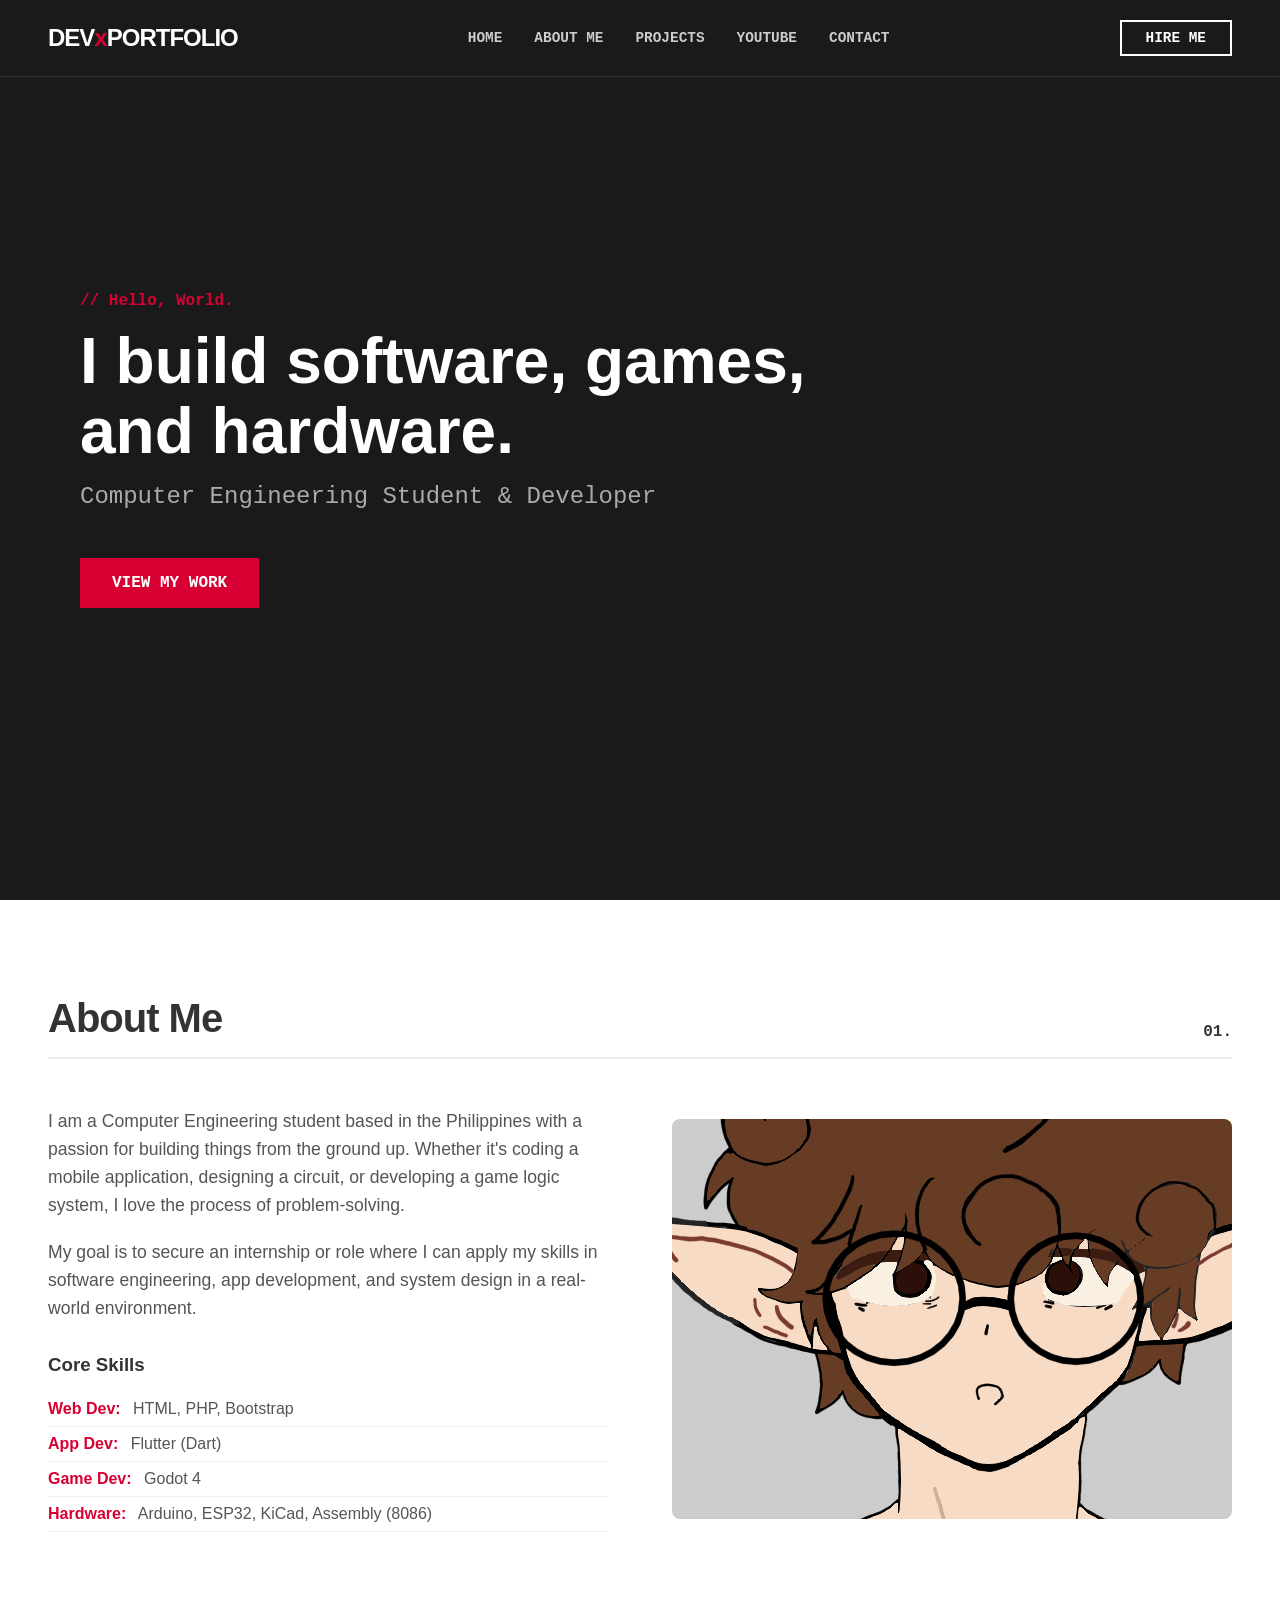
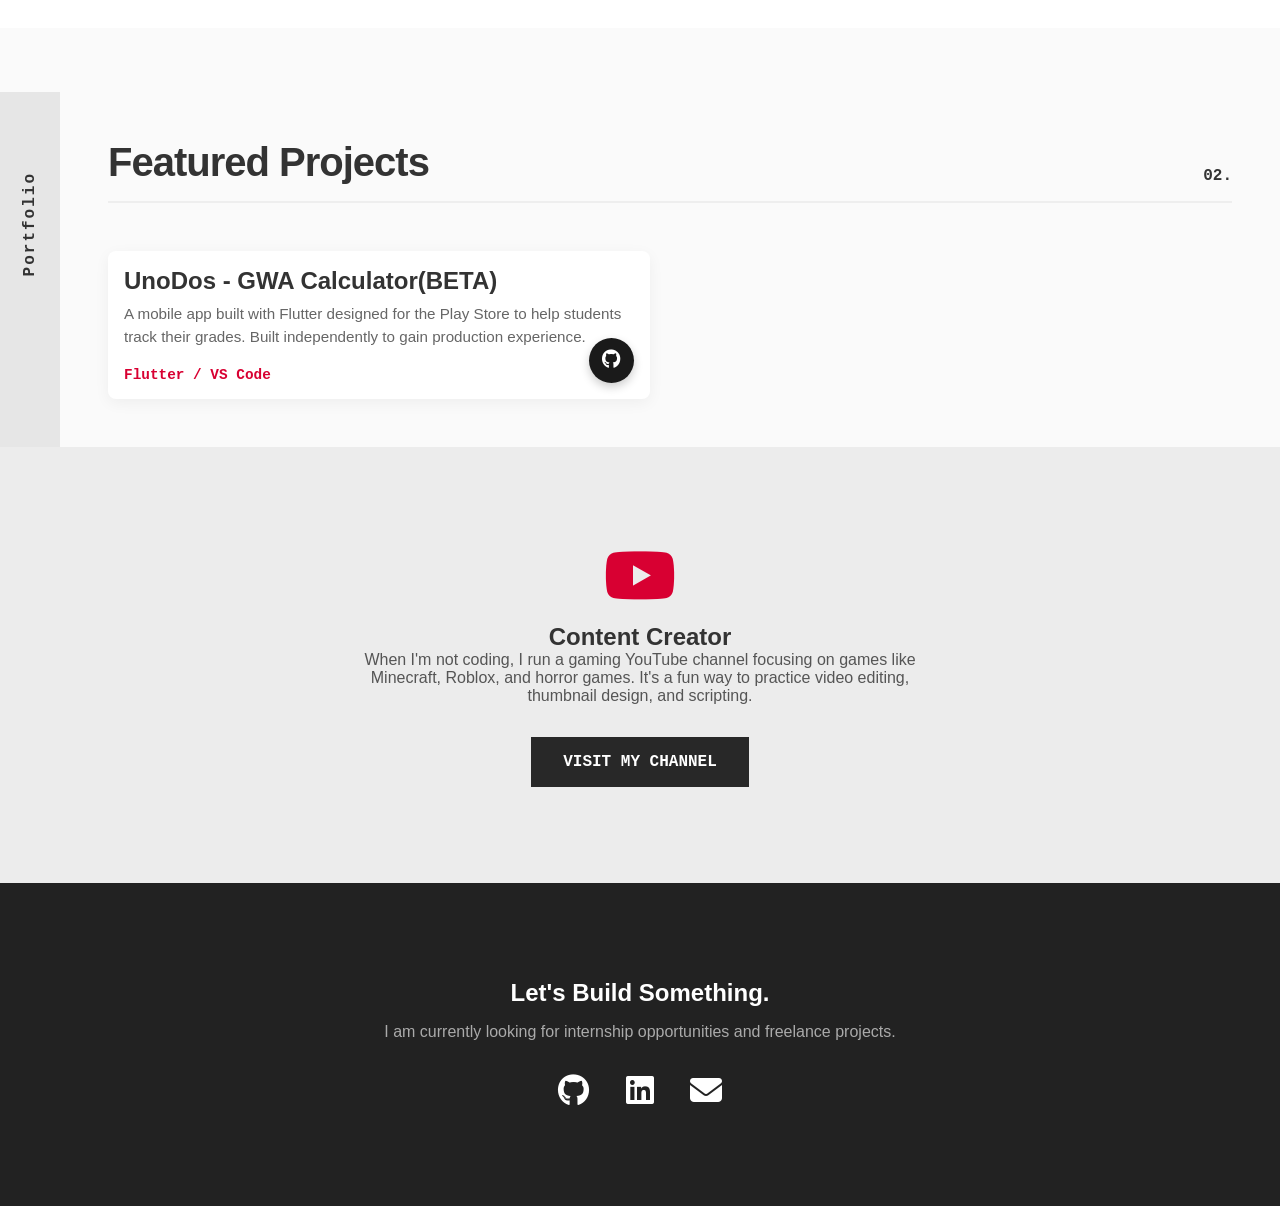
==== index.html @ a0decf6e "Add files via upload" ====
<!DOCTYPE html>
<html lang="en">
<head>
    <meta charset="UTF-8">
    <meta name="viewport" content="width=device-width, initial-scale=1.0">
    <title>My Portfolio | Developer</title>
    <link rel="stylesheet" href="style.css">
    <link rel="stylesheet" href="https://cdnjs.cloudflare.com/ajax/libs/font-awesome/6.4.0/css/all.min.css">
</head>
<body>

    <nav class="navbar">
        <div class="nav-brand">DEV<span>x</span>PORTFOLIO</div>
        <ul class="nav-links">
            <li><a href="#home">Home</a></li>
            <li><a href="#about">About Me</a></li>
            <li><a href="#projects">Projects</a></li>
            <li><a href="#youtube">YouTube</a></li>
            <li><a href="#contact">Contact</a></li>
        </ul>
        <div class="nav-utils">
            <a href="#contact" class="btn-outline">HIRE ME</a>
        </div>
    </nav>

    <section id="home" class="hero-dark">
        <div class="hero-content fade-in-section is-visible">
            <p class="mono-text" style="color: #d80032; margin-bottom: 1rem;">// Hello, World.</p>
            <h1>I build software, games, and hardware.</h1>
            <p class="subtitle">Computer Engineering Student & Developer</p>
            <a href="#projects" class="btn-primary shop-btn">VIEW MY WORK</a>
        </div>
    </section>

    <section id="about" class="content-section fade-in-section">
        <div class="section-container">
            <div class="section-header">
                <h2>About Me</h2>
                <span class="mono-text">01.</span>
            </div>
            <div class="about-grid">
                <div class="about-text">
                    <p>I am a Computer Engineering student based in the Philippines with a passion for building things from the ground up. Whether it's coding a mobile application, designing a circuit, or developing a game logic system, I love the process of problem-solving.</p>
                    <br>
                    <p>My goal is to secure an internship or role where I can apply my skills in software engineering, app development, and system design in a real-world environment.</p>
                    
                    <h3 style="margin-top: 2rem; margin-bottom: 1rem;">Core Skills</h3>
                    <ul class="skills-list">
                        <li><strong>Web Dev:</strong> HTML, PHP, Bootstrap</li>
                        <li><strong>App Dev:</strong> Flutter (Dart)</li>
                        <li><strong>Game Dev:</strong> Godot 4</li>
                        <li><strong>Hardware:</strong> Arduino, ESP32, KiCad, Assembly (8086)</li>
                    </ul>
                </div>
                <div class="about-image placeholder-image">
                    <img src="Profile1.png" alt="Profile Picture">
                </div>
            </div>
        </div>
    </section>

    <section id="projects" class="new-releases-section">
        <div class="side-label">
            <p>Portfolio</p>
        </div>
        <div class="products-container">
            <div class="section-header fade-in-section">
                <h2>Featured Projects</h2>
                <span class="mono-text">02.</span>
            </div>
            
            <div class="product-grid">
                <div class="product-card fade-in-section">
                    <div class="product-image placeholder-1">
                        <a href="#" class="add-btn" title="View Code"><i class="fa-brands fa-github"></i></a>
                    </div>
                    <div class="product-info">
                        <h3>UnoDos - GWA Calculator(BETA)</h3>
                        <p class="project-desc">A mobile app built with Flutter designed for the Play Store to help students track their grades. Built independently to gain production experience.</p>
                        <span class="current-price">Flutter / VS Code</span>
                    </div>
                </div>
            </div>
        </div>
    </section>

    <section id="youtube" class="hero-light fade-in-section">
        <div class="hero-content" style="width: 100%; max-width: 1200px; margin: 0 auto; display: flex; flex-direction: column; align-items: center; text-align: center;">
            <i class="fa-brands fa-youtube" style="font-size: 4rem; color: #d80032; margin-bottom: 1rem;"></i>
            <h2>Content Creator</h2>
            <p style="margin-bottom: 2rem; max-width: 600px; color: #555;">When I'm not coding, I run a gaming YouTube channel focusing on games like Minecraft, Roblox, and horror games. It's a fun way to practice video editing, thumbnail design, and scripting.</p>
            <a href="https://www.youtube.com/@SrEggg" class="btn-primary" target="_blank" style="background-color: #282828;">VISIT MY CHANNEL</a>
        </div>
    </section>

    <section id="contact" class="content-section fade-in-section" style="background-color: #222; color: white;">
        <div class="section-container" style="text-align: center;">
            <h2 style="color: white; margin-bottom: 1rem;">Let's Build Something.</h2>
            <p style="margin-bottom: 2rem; color: #aaa;">I am currently looking for internship opportunities and freelance projects.</p>
            <div class="social-links">
                <a href="https://github.com/SrEgggg" target="_blank" style="color: white; font-size: 2rem; margin: 0 1rem;"><i class="fa-brands fa-github"></i></a>
                <a href="https://www.linkedin.com/in/egmhar-jay-bitor-666b873b5/" target="_blank" style="color: white; font-size: 2rem; margin: 0 1rem;"><i class="fa-brands fa-linkedin"></i></a>
                <a href="mailto:sreggg99@gmail.com" target="_blank" style="color: white; font-size: 2rem; margin: 0 1rem;"><i class="fa-solid fa-envelope"></i></a>
            </div>
        </div>
    </section>

    <script src="script.js"></script>
</body>
</html>
---- style.css ----
* {
    margin: 0;
    padding: 0;
    box-sizing: border-box;
    scroll-behavior: smooth; 
}

body {
    font-family: 'Helvetica Neue', Arial, sans-serif;
    background-color: #fafafa;
    color: #333;
    overflow-x: hidden;
}

.mono-text {
    font-family: 'Courier New', Courier, monospace;
    font-weight: bold;
}


.navbar {
    display: flex;
    justify-content: space-between;
    align-items: center;
    padding: 1.5rem 3rem;
    background-color: #1a1a1a;
    color: white;
    font-family: 'Courier New', Courier, monospace;
    font-size: 0.9rem;
    position: fixed;
    top: 0;
    width: 100%;
    z-index: 100;
    border-bottom: 1px solid #333;
}

.nav-brand {
    font-family: 'Helvetica Neue', sans-serif;
    font-size: 1.5rem;
    font-weight: 800;
    letter-spacing: -1px;
}

.nav-brand span {
    color: #d80032;
}

.nav-links {
    display: flex;
    list-style: none;
    gap: 2rem;
}

.nav-links a {
    color: #ccc;
    text-decoration: none;
    text-transform: uppercase;
    font-weight: bold;
    transition: color 0.3s ease;
}

.nav-links a:hover {
    color: white;
}

.btn-primary {
    background-color: #d80032;
    color: white;
    border: none;
    padding: 1rem 2rem;
    font-family: 'Courier New', Courier, monospace;
    font-weight: bold;
    font-size: 1rem;
    cursor: pointer;
    text-decoration: none;
    display: inline-block;
    transition: background 0.2s ease, transform 0.2s ease;
}

.btn-primary:hover {
    background-color: #a80027;
    transform: translateY(-2px);
}

.btn-outline {
    border: 2px solid white;
    color: white;
    padding: 0.5rem 1.5rem;
    text-decoration: none;
    font-weight: bold;
    transition: all 0.3s ease;
}

.btn-outline:hover {
    background-color: white;
    color: #1a1a1a;
}


.content-section {
    padding: 6rem 3rem;
    background-color: #ffffff;
}

.section-container {
    max-width: 1200px;
    margin: 0 auto;
}

.section-header {
    display: flex;
    justify-content: space-between;
    align-items: flex-end;
    margin-bottom: 3rem;
    border-bottom: 2px solid #eee;
    padding-bottom: 1rem;
}

.section-header h2 {
    font-size: 2.5rem;
    color: #333;
    letter-spacing: -1px;
}


.hero-dark {
    background-color: #1a1a1a;
    min-height: 100vh;
    display: flex;
    align-items: center;
    padding: 0 5rem;
    color: white;
    margin-top: 0;
}

.hero-dark h1 {
    font-size: 4rem;
    margin-bottom: 1rem;
    max-width: 800px;
    line-height: 1.1;
}

.subtitle {
    font-size: 1.5rem;
    color: #aaa;
    margin-bottom: 3rem;
    font-family: 'Courier New', Courier, monospace;
}


.about-grid {
    display: grid;
    grid-template-columns: 1fr 1fr;
    gap: 4rem;
    align-items: center;
}

.about-text p {
    font-size: 1.1rem;
    line-height: 1.6;
    color: #555;
}

.skills-list {
    list-style-type: none;
}

.skills-list li {
    padding: 0.5rem 0;
    border-bottom: 1px solid #eee;
    color: #555;
}

.skills-list strong {
    color: #d80032;
    margin-right: 0.5rem;
}

.about-image {
    background-color: #ececec;
    height: 400px;
    border-radius: 8px;
    display: flex;
    justify-content: center;
    align-items: center;
    font-size: 5rem;
    color: #ccc;
}


.new-releases-section {
    display: flex;
    background-color: #fafafa;
    padding-top: 4rem;
}

.side-label {
    width: 60px;
    background-color: #e6e6e6;
    display: flex;
    justify-content: center;
    align-items: flex-start;
    padding-top: 5rem;
}

.side-label p {
    writing-mode: vertical-rl;
    transform: rotate(180deg);
    font-family: 'Courier New', Courier, monospace;
    font-weight: bold;
    letter-spacing: 2px;
}

.products-container {
    flex: 1;
    padding: 3rem;
    max-width: 1400px;
}

.product-grid {
    display: grid;
    grid-template-columns: repeat(2, 1fr); 
    gap: 2.5rem;
}

.product-card {
    display: flex;
    flex-direction: column;
    background: white;
    padding: 1rem;
    border-radius: 8px;
    box-shadow: 0 4px 15px rgba(0,0,0,0.05);
}

.about-image {
    background-color: #ececec;
    height: 400px;
    border-radius: 8px;
    display: flex;
    justify-content: center;
    align-items: center;
    overflow: hidden;

.about-image img {
    width: 100%;
    height: 100%;
    object-fit: cover; 
    object-position: center top; 
}

}

.add-btn {
    position: absolute;
    bottom: 1rem;
    right: 1rem;
    width: 45px;
    height: 45px;
    border-radius: 50%;
    border: none;
    background-color: #1a1a1a;
    color: white;
    box-shadow: 0 4px 10px rgba(0,0,0,0.2);
    display: flex;
    justify-content: center;
    align-items: center;
    font-size: 1.2rem;
    text-decoration: none;
    transition: background 0.2s ease, transform 0.2s ease;
}

.add-btn:hover {
    background-color: #d80032;
    transform: scale(1.1);
}

.product-info h3 {
    font-size: 1.5rem;
    margin-bottom: 0.5rem;
}

.project-desc {
    color: #666;
    font-size: 0.95rem;
    line-height: 1.5;
    margin-bottom: 1rem;
}

.current-price {
    font-family: 'Courier New', Courier, monospace;
    font-weight: bold;
    font-size: 0.9rem;
    color: #d80032;
}


.hero-light {
    background-color: #ececec;
    padding: 6rem 3rem;
    display: flex;
    align-items: center;
    justify-content: center;
}


.fade-in-section {
    opacity: 0;
    transform: translateY(40px);
    transition: opacity 0.3s ease-out, transform 0.3s ease-out; 
    will-change: opacity, transform;
}

.fade-in-section.is-visible {
    opacity: 1;
    transform: none;
    transition: opacity 0.8s ease-out, transform 0.8s ease-out;
}

.product-card.is-visible:nth-child(1) { transition-delay: 0.1s; }
.product-card.is-visible:nth-child(2) { transition-delay: 0.2s; }
.product-card.is-visible:nth-child(3) { transition-delay: 0.3s; }
.product-card.is-visible:nth-child(4) { transition-delay: 0.4s; }

@media (max-width: 1024px) {
    .product-grid { grid-template-columns: 1fr; }
    .about-grid { grid-template-columns: 1fr; }
    .hero-dark h1 { font-size: 3rem; }
    .navbar { flex-direction: column; gap: 1rem; padding: 1rem; position: relative;}
    .nav-links { flex-wrap: wrap; justify-content: center; }
}
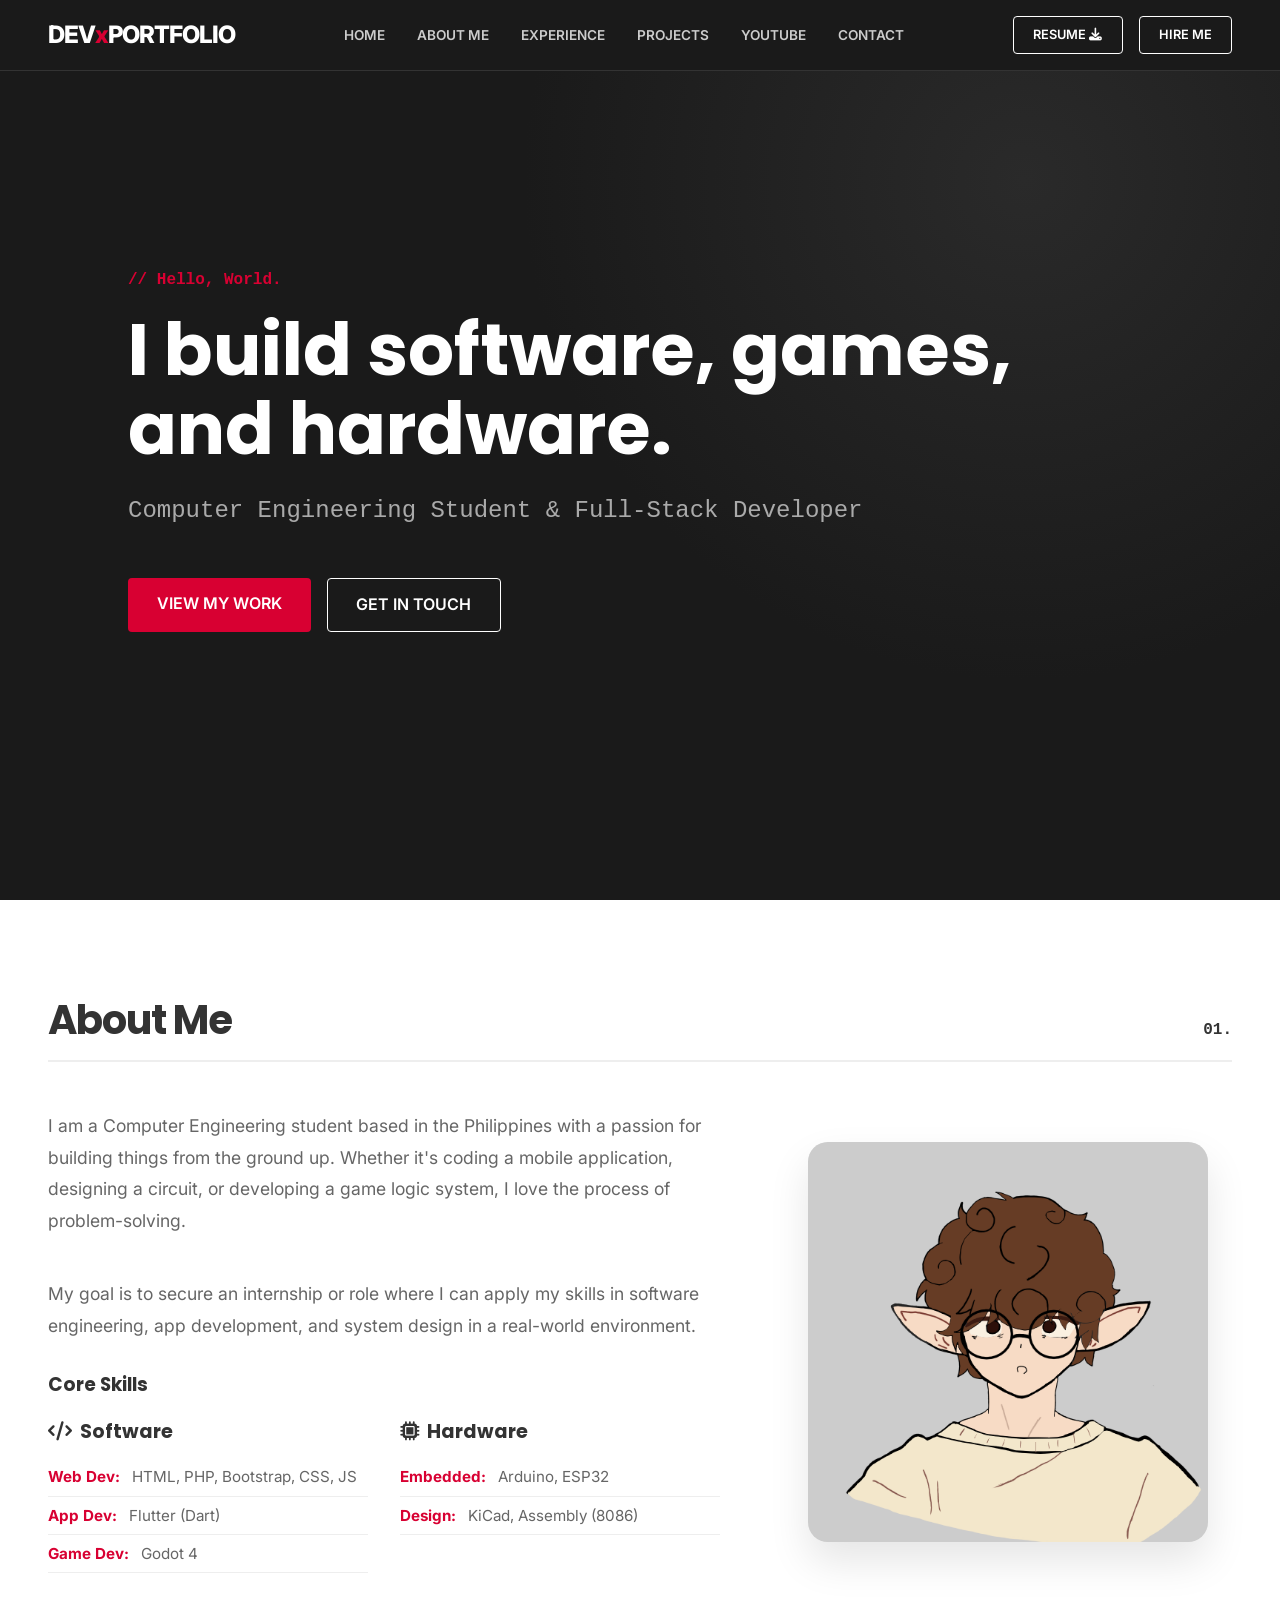
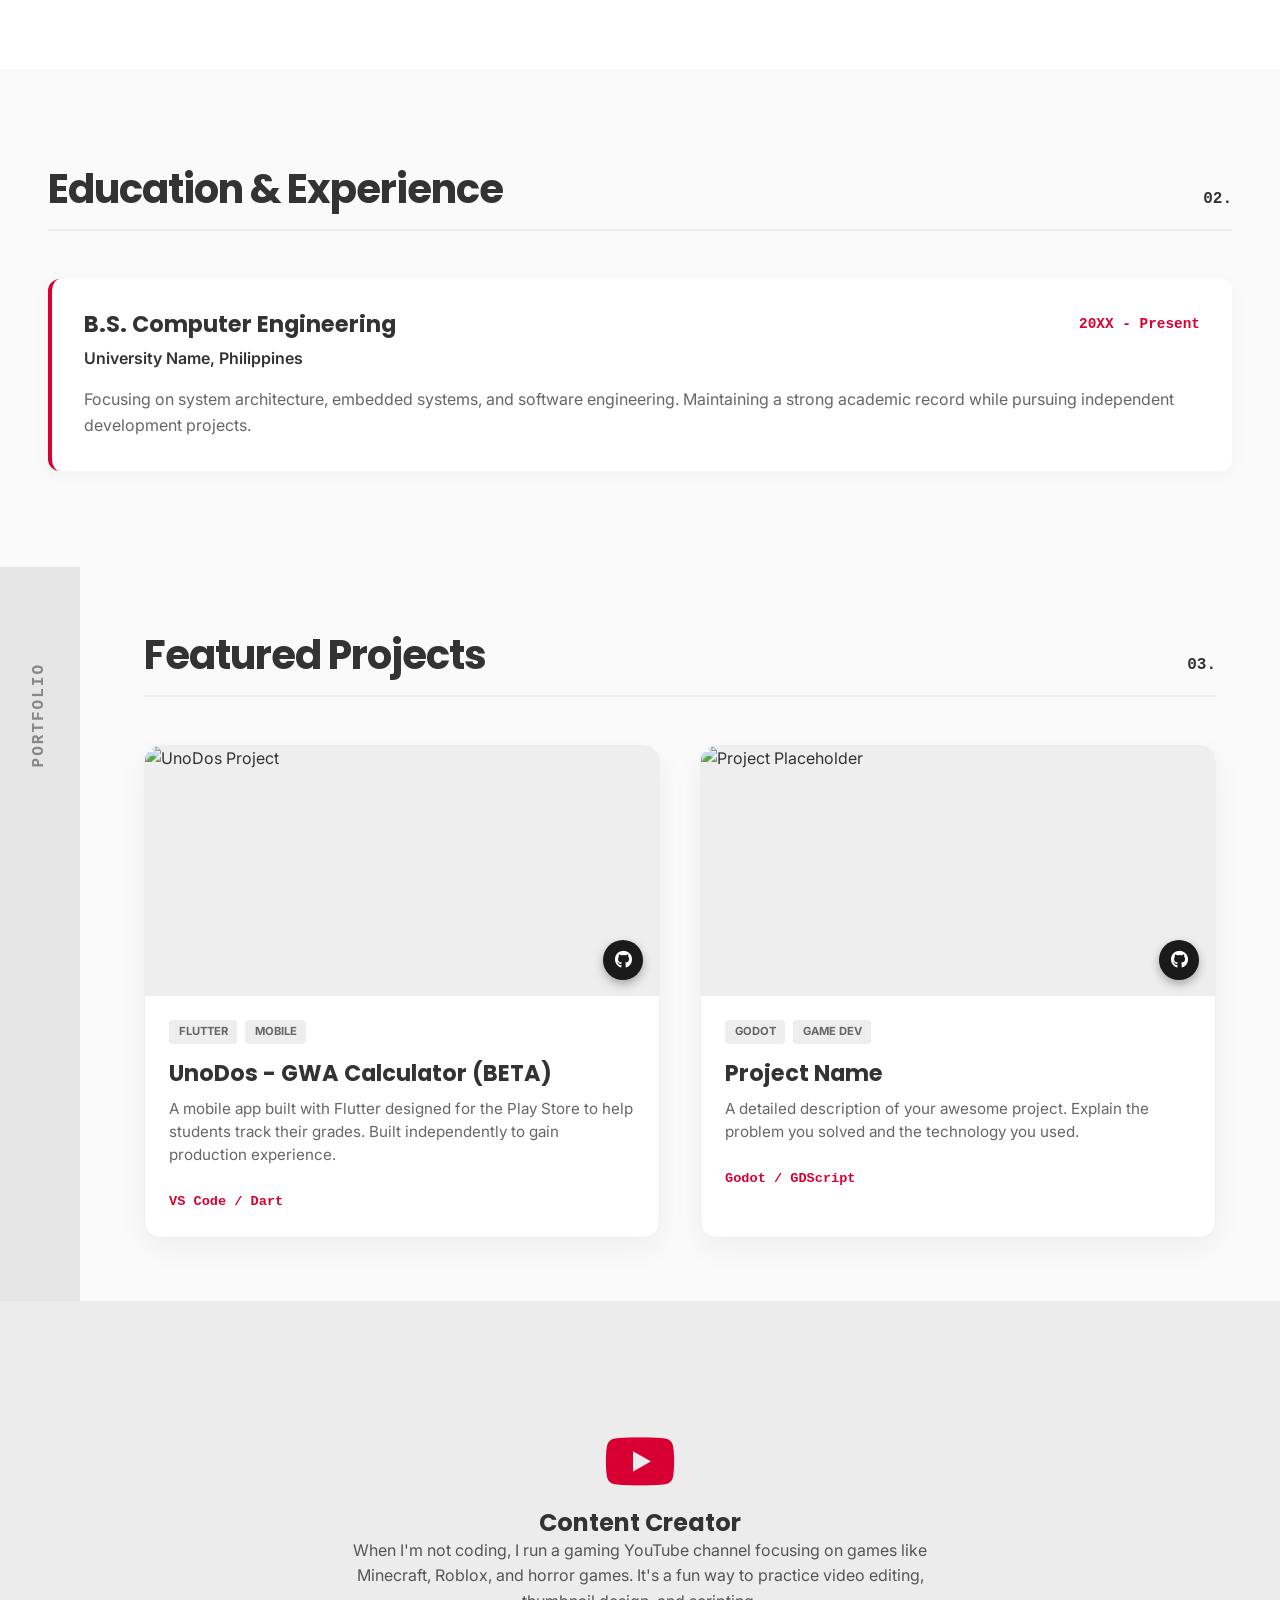
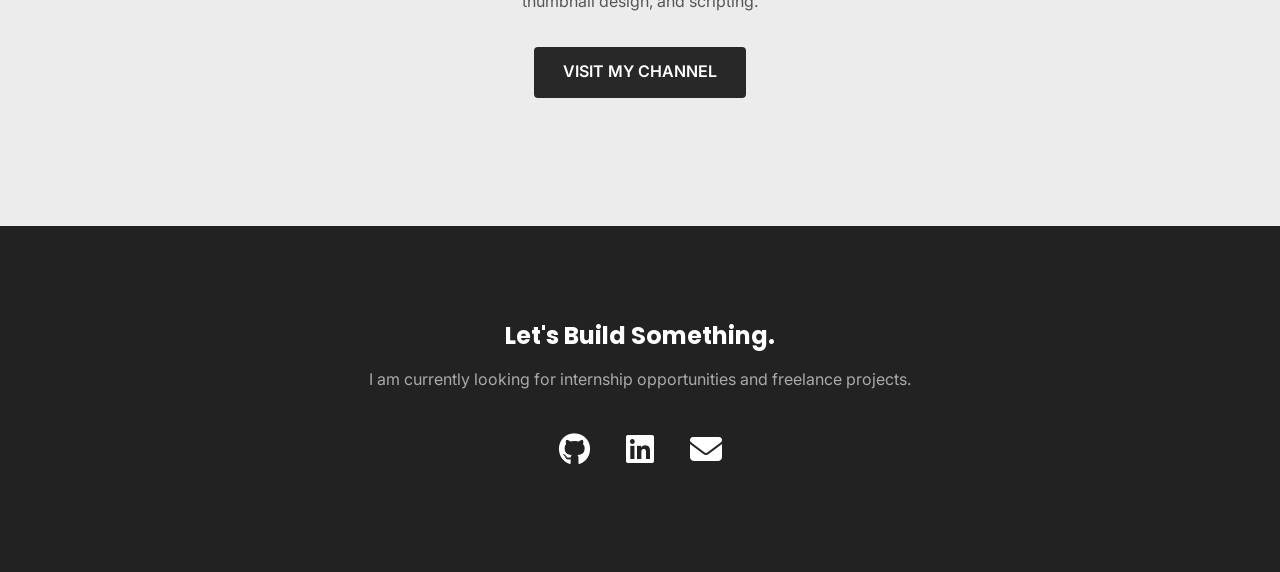
==== commit c0b6d267: "Updated portfolio" ====
--- a/index.html
+++ b/index.html
@@ -1,110 +1,183 @@
-<!DOCTYPE html>
-<html lang="en">
-<head>
-    <meta charset="UTF-8">
-    <meta name="viewport" content="width=device-width, initial-scale=1.0">
-    <title>My Portfolio | Developer</title>
-    <link rel="stylesheet" href="style.css">
-    <link rel="stylesheet" href="https://cdnjs.cloudflare.com/ajax/libs/font-awesome/6.4.0/css/all.min.css">
-</head>
-<body>
-
-    <nav class="navbar">
-        <div class="nav-brand">DEV<span>x</span>PORTFOLIO</div>
-        <ul class="nav-links">
-            <li><a href="#home">Home</a></li>
-            <li><a href="#about">About Me</a></li>
-            <li><a href="#projects">Projects</a></li>
-            <li><a href="#youtube">YouTube</a></li>
-            <li><a href="#contact">Contact</a></li>
-        </ul>
-        <div class="nav-utils">
-            <a href="#contact" class="btn-outline">HIRE ME</a>
-        </div>
-    </nav>
-
-    <section id="home" class="hero-dark">
-        <div class="hero-content fade-in-section is-visible">
-            <p class="mono-text" style="color: #d80032; margin-bottom: 1rem;">// Hello, World.</p>
-            <h1>I build software, games, and hardware.</h1>
-            <p class="subtitle">Computer Engineering Student & Developer</p>
-            <a href="#projects" class="btn-primary shop-btn">VIEW MY WORK</a>
-        </div>
-    </section>
-
-    <section id="about" class="content-section fade-in-section">
-        <div class="section-container">
-            <div class="section-header">
-                <h2>About Me</h2>
-                <span class="mono-text">01.</span>
-            </div>
-            <div class="about-grid">
-                <div class="about-text">
-                    <p>I am a Computer Engineering student based in the Philippines with a passion for building things from the ground up. Whether it's coding a mobile application, designing a circuit, or developing a game logic system, I love the process of problem-solving.</p>
-                    <br>
-                    <p>My goal is to secure an internship or role where I can apply my skills in software engineering, app development, and system design in a real-world environment.</p>
-                    
-                    <h3 style="margin-top: 2rem; margin-bottom: 1rem;">Core Skills</h3>
-                    <ul class="skills-list">
-                        <li><strong>Web Dev:</strong> HTML, PHP, Bootstrap</li>
-                        <li><strong>App Dev:</strong> Flutter (Dart)</li>
-                        <li><strong>Game Dev:</strong> Godot 4</li>
-                        <li><strong>Hardware:</strong> Arduino, ESP32, KiCad, Assembly (8086)</li>
-                    </ul>
-                </div>
-                <div class="about-image placeholder-image">
-                    <img src="Profile1.png" alt="Profile Picture">
-                </div>
-            </div>
-        </div>
-    </section>
-
-    <section id="projects" class="new-releases-section">
-        <div class="side-label">
-            <p>Portfolio</p>
-        </div>
-        <div class="products-container">
-            <div class="section-header fade-in-section">
-                <h2>Featured Projects</h2>
-                <span class="mono-text">02.</span>
-            </div>
-            
-            <div class="product-grid">
-                <div class="product-card fade-in-section">
-                    <div class="product-image placeholder-1">
-                        <a href="#" class="add-btn" title="View Code"><i class="fa-brands fa-github"></i></a>
-                    </div>
-                    <div class="product-info">
-                        <h3>UnoDos - GWA Calculator(BETA)</h3>
-                        <p class="project-desc">A mobile app built with Flutter designed for the Play Store to help students track their grades. Built independently to gain production experience.</p>
-                        <span class="current-price">Flutter / VS Code</span>
-                    </div>
-                </div>
-            </div>
-        </div>
-    </section>
-
-    <section id="youtube" class="hero-light fade-in-section">
-        <div class="hero-content" style="width: 100%; max-width: 1200px; margin: 0 auto; display: flex; flex-direction: column; align-items: center; text-align: center;">
-            <i class="fa-brands fa-youtube" style="font-size: 4rem; color: #d80032; margin-bottom: 1rem;"></i>
-            <h2>Content Creator</h2>
-            <p style="margin-bottom: 2rem; max-width: 600px; color: #555;">When I'm not coding, I run a gaming YouTube channel focusing on games like Minecraft, Roblox, and horror games. It's a fun way to practice video editing, thumbnail design, and scripting.</p>
-            <a href="https://www.youtube.com/@SrEggg" class="btn-primary" target="_blank" style="background-color: #282828;">VISIT MY CHANNEL</a>
-        </div>
-    </section>
-
-    <section id="contact" class="content-section fade-in-section" style="background-color: #222; color: white;">
-        <div class="section-container" style="text-align: center;">
-            <h2 style="color: white; margin-bottom: 1rem;">Let's Build Something.</h2>
-            <p style="margin-bottom: 2rem; color: #aaa;">I am currently looking for internship opportunities and freelance projects.</p>
-            <div class="social-links">
-                <a href="https://github.com/SrEgggg" target="_blank" style="color: white; font-size: 2rem; margin: 0 1rem;"><i class="fa-brands fa-github"></i></a>
-                <a href="https://www.linkedin.com/in/egmhar-jay-bitor-666b873b5/" target="_blank" style="color: white; font-size: 2rem; margin: 0 1rem;"><i class="fa-brands fa-linkedin"></i></a>
-                <a href="mailto:sreggg99@gmail.com" target="_blank" style="color: white; font-size: 2rem; margin: 0 1rem;"><i class="fa-solid fa-envelope"></i></a>
-            </div>
-        </div>
-    </section>
-
-    <script src="script.js"></script>
-</body>
-</html>+<!DOCTYPE html>
+<html lang="en">
+<head>
+    <meta charset="UTF-8">
+    <meta name="viewport" content="width=device-width, initial-scale=1.0">
+    <title>My Portfolio | Computer Engineer & Developer</title>
+    <link rel="stylesheet" href="style.css">
+    <link rel="stylesheet" href="https://cdnjs.cloudflare.com/ajax/libs/font-awesome/6.4.0/css/all.min.css">
+    <!-- Google Fonts: Poppins for headings, Inter for body -->
+    <link rel="preconnect" href="https://fonts.googleapis.com">
+    <link rel="preconnect" href="https://fonts.gstatic.com" crossorigin>
+    <link href="https://fonts.googleapis.com/css2?family=Inter:wght@400;500;600&family=Poppins:wght@600;700;800&display=swap" rel="stylesheet">
+</head>
+<body>
+
+    <nav class="navbar">
+        <div class="nav-brand">DEV<span>x</span>PORTFOLIO</div>
+
+        <div class="menu-toggle" id="mobile-menu">
+            <i class="fa-solid fa-bars"></i>
+        </div>
+
+        <ul class="nav-links">
+            <li><a href="#home">Home</a></li>
+            <li><a href="#about">About Me</a></li>
+            <li><a href="#experience">Experience</a></li>
+            <li><a href="#projects">Projects</a></li>
+            <li><a href="#youtube">YouTube</a></li>
+            <li><a href="#contact">Contact</a></li>
+        </ul>
+
+        <div class="nav-utils">
+            <a href="resume.pdf" class="btn-outline" download>RESUME <i class="fa-solid fa-download"></i></a>
+            <a href="#contact" class="btn-outline hire-me">HIRE ME</a>
+        </div>
+    </nav>
+
+    <section id="home" class="hero-dark">
+        <div class="hero-content fade-in-section is-visible">
+            <p class="mono-text" style="color: #d80032; margin-bottom: 1rem;">// Hello, World.</p>
+            <h1>I build software, games, and hardware.</h1>
+            <p class="subtitle">Computer Engineering Student & Full-Stack Developer</p>
+            <div class="hero-btns">
+                <a href="#projects" class="btn-primary">VIEW MY WORK</a>
+                <a href="#contact" class="btn-secondary">GET IN TOUCH</a>
+            </div>
+        </div>
+    </section>
+
+    <section id="about" class="content-section fade-in-section">
+        <div class="section-container">
+            <div class="section-header">
+                <h2>About Me</h2>
+                <span class="mono-text">01.</span>
+            </div>
+            <div class="about-grid">
+                <div class="about-text">
+                    <p>I am a Computer Engineering student based in the Philippines with a passion for building things from the ground up. Whether it's coding a mobile application, designing a circuit, or developing a game logic system, I love the process of problem-solving.</p>
+                    <br>
+                    <p>My goal is to secure an internship or role where I can apply my skills in software engineering, app development, and system design in a real-world environment.</p>
+
+                    <h3 style="margin-top: 2rem; margin-bottom: 1rem;">Core Skills</h3>
+                    <div class="skills-grid">
+                        <div class="skill-category">
+                            <h4><i class="fa-solid fa-code"></i> Software</h4>
+                            <ul class="skills-list">
+                                <li><strong>Web Dev:</strong> HTML, PHP, Bootstrap, CSS, JS</li>
+                                <li><strong>App Dev:</strong> Flutter (Dart)</li>
+                                <li><strong>Game Dev:</strong> Godot 4</li>
+                            </ul>
+                        </div>
+                        <div class="skill-category">
+                            <h4><i class="fa-solid fa-microchip"></i> Hardware</h4>
+                            <ul class="skills-list">
+                                <li><strong>Embedded:</strong> Arduino, ESP32</li>
+                                <li><strong>Design:</strong> KiCad, Assembly (8086)</li>
+                            </ul>
+                        </div>
+                    </div>
+                </div>
+                <div class="about-image-container">
+                    <div class="about-image">
+                        <img src="Profile1.png" alt="Profile Picture">
+                    </div>
+                </div>
+            </div>
+        </div>
+    </section>
+
+    <section id="experience" class="content-section fade-in-section" style="background-color: #fafafa;">
+        <div class="section-container">
+            <div class="section-header">
+                <h2>Education & Experience</h2>
+                <span class="mono-text">02.</span>
+            </div>
+            <div class="exp-grid">
+                <div class="exp-item">
+                    <div class="exp-header">
+                        <h3>B.S. Computer Engineering</h3>
+                        <span class="exp-date">20XX - Present</span>
+                    </div>
+                    <p class="exp-institution">University Name, Philippines</p>
+                    <p class="exp-desc">Focusing on system architecture, embedded systems, and software engineering. Maintaining a strong academic record while pursuing independent development projects.</p>
+                </div>
+                <!-- Add more experience items here as needed -->
+            </div>
+        </div>
+    </section>
+
+    <section id="projects" class="new-releases-section">
+        <div class="side-label">
+            <p>Portfolio</p>
+        </div>
+        <div class="products-container">
+            <div class="section-header fade-in-section">
+                <h2>Featured Projects</h2>
+                <span class="mono-text">03.</span>
+            </div>
+
+            <div class="product-grid">
+                <!-- Project 1 -->
+                <div class="product-card fade-in-section">
+                    <div class="product-image">
+                        <img src="https://via.placeholder.com/600x400" alt="UnoDos Project">
+                        <a href="#" class="add-btn" title="View Code"><i class="fa-brands fa-github"></i></a>
+                    </div>
+                    <div class="product-info">
+                        <div class="project-tags">
+                            <span class="tag">Flutter</span>
+                            <span class="tag">Mobile</span>
+                        </div>
+                        <h3>UnoDos - GWA Calculator (BETA)</h3>
+                        <p class="project-desc">A mobile app built with Flutter designed for the Play Store to help students track their grades. Built independently to gain production experience.</p>
+                        <span class="current-price">VS Code / Dart</span>
+                    </div>
+                </div>
+
+                <!-- Project Placeholder 2 -->
+                <div class="product-card fade-in-section">
+                    <div class="product-image">
+                        <img src="https://via.placeholder.com/600x400" alt="Project Placeholder">
+                        <a href="#" class="add-btn" title="View Code"><i class="fa-brands fa-github"></i></a>
+                    </div>
+                    <div class="product-info">
+                        <div class="project-tags">
+                            <span class="tag">Godot</span>
+                            <span class="tag">Game Dev</span>
+                        </div>
+                        <h3>Project Name</h3>
+                        <p class="project-desc">A detailed description of your awesome project. Explain the problem you solved and the technology you used.</p>
+                        <span class="current-price">Godot / GDScript</span>
+                    </div>
+                </div>
+            </div>
+        </div>
+    </section>
+
+    <section id="youtube" class="hero-light fade-in-section">
+        <div class="hero-content" style="width: 100%; max-width: 1200px; margin: 0 auto; display: flex; flex-direction: column; align-items: center; text-align: center;">
+            <i class="fa-brands fa-youtube" style="font-size: 4rem; color: #d80032; margin-bottom: 1rem;"></i>
+            <h2>Content Creator</h2>
+            <p style="margin-bottom: 2rem; max-width: 600px; color: #555;">When I'm not coding, I run a gaming YouTube channel focusing on games like Minecraft, Roblox, and horror games. It's a fun way to practice video editing, thumbnail design, and scripting.</p>
+            <a href="https://www.youtube.com/@SrEggg" class="btn-primary" target="_blank" style="background-color: #282828;">VISIT MY CHANNEL</a>
+        </div>
+    </section>
+
+    <section id="contact" class="content-section fade-in-section" style="background-color: #222; color: white;">
+        <div class="section-container" style="text-align: center;">
+            <h2 style="color: white; margin-bottom: 1rem;">Let's Build Something.</h2>
+            <p style="margin-bottom: 2rem; color: #aaa;">I am currently looking for internship opportunities and freelance projects.</p>
+            <div class="social-links">
+                <a href="https://github.com/SrEgggg" target="_blank" style="color: white; font-size: 2rem; margin: 0 1rem;"><i class="fa-brands fa-github"></i></a>
+                <a href="https://www.linkedin.com/in/egmhar-jay-bitor-666b873b5/" target="_blank" style="color: white; font-size: 2rem; margin: 0 1rem;"><i class="fa-brands fa-linkedin"></i></a>
+                <a href="mailto:sreggg99@gmail.com" target="_blank" style="color: white; font-size: 2rem; margin: 0 1rem;"><i class="fa-solid fa-envelope"></i></a>
+            </div>
+        </div>
+    </section>
+
+    <a href="#home" id="back-to-top" title="Go to top"><i class="fa-solid fa-arrow-up"></i></a>
+
+    <script src="script.js"></script>
+</body>
+</html>
--- a/style.css
+++ b/style.css
@@ -1,331 +1,623 @@
-
-* {
-    margin: 0;
-    padding: 0;
-    box-sizing: border-box;
-    scroll-behavior: smooth; 
-}
-
-body {
-    font-family: 'Helvetica Neue', Arial, sans-serif;
-    background-color: #fafafa;
-    color: #333;
-    overflow-x: hidden;
-}
-
-.mono-text {
-    font-family: 'Courier New', Courier, monospace;
-    font-weight: bold;
-}
-
-
-.navbar {
-    display: flex;
-    justify-content: space-between;
-    align-items: center;
-    padding: 1.5rem 3rem;
-    background-color: #1a1a1a;
-    color: white;
-    font-family: 'Courier New', Courier, monospace;
-    font-size: 0.9rem;
-    position: fixed;
-    top: 0;
-    width: 100%;
-    z-index: 100;
-    border-bottom: 1px solid #333;
-}
-
-.nav-brand {
-    font-family: 'Helvetica Neue', sans-serif;
-    font-size: 1.5rem;
-    font-weight: 800;
-    letter-spacing: -1px;
-}
-
-.nav-brand span {
-    color: #d80032;
-}
-
-.nav-links {
-    display: flex;
-    list-style: none;
-    gap: 2rem;
-}
-
-.nav-links a {
-    color: #ccc;
-    text-decoration: none;
-    text-transform: uppercase;
-    font-weight: bold;
-    transition: color 0.3s ease;
-}
-
-.nav-links a:hover {
-    color: white;
-}
-
-.btn-primary {
-    background-color: #d80032;
-    color: white;
-    border: none;
-    padding: 1rem 2rem;
-    font-family: 'Courier New', Courier, monospace;
-    font-weight: bold;
-    font-size: 1rem;
-    cursor: pointer;
-    text-decoration: none;
-    display: inline-block;
-    transition: background 0.2s ease, transform 0.2s ease;
-}
-
-.btn-primary:hover {
-    background-color: #a80027;
-    transform: translateY(-2px);
-}
-
-.btn-outline {
-    border: 2px solid white;
-    color: white;
-    padding: 0.5rem 1.5rem;
-    text-decoration: none;
-    font-weight: bold;
-    transition: all 0.3s ease;
-}
-
-.btn-outline:hover {
-    background-color: white;
-    color: #1a1a1a;
-}
-
-
-.content-section {
-    padding: 6rem 3rem;
-    background-color: #ffffff;
-}
-
-.section-container {
-    max-width: 1200px;
-    margin: 0 auto;
-}
-
-.section-header {
-    display: flex;
-    justify-content: space-between;
-    align-items: flex-end;
-    margin-bottom: 3rem;
-    border-bottom: 2px solid #eee;
-    padding-bottom: 1rem;
-}
-
-.section-header h2 {
-    font-size: 2.5rem;
-    color: #333;
-    letter-spacing: -1px;
-}
-
-
-.hero-dark {
-    background-color: #1a1a1a;
-    min-height: 100vh;
-    display: flex;
-    align-items: center;
-    padding: 0 5rem;
-    color: white;
-    margin-top: 0;
-}
-
-.hero-dark h1 {
-    font-size: 4rem;
-    margin-bottom: 1rem;
-    max-width: 800px;
-    line-height: 1.1;
-}
-
-.subtitle {
-    font-size: 1.5rem;
-    color: #aaa;
-    margin-bottom: 3rem;
-    font-family: 'Courier New', Courier, monospace;
-}
-
-
-.about-grid {
-    display: grid;
-    grid-template-columns: 1fr 1fr;
-    gap: 4rem;
-    align-items: center;
-}
-
-.about-text p {
-    font-size: 1.1rem;
-    line-height: 1.6;
-    color: #555;
-}
-
-.skills-list {
-    list-style-type: none;
-}
-
-.skills-list li {
-    padding: 0.5rem 0;
-    border-bottom: 1px solid #eee;
-    color: #555;
-}
-
-.skills-list strong {
-    color: #d80032;
-    margin-right: 0.5rem;
-}
-
-.about-image {
-    background-color: #ececec;
-    height: 400px;
-    border-radius: 8px;
-    display: flex;
-    justify-content: center;
-    align-items: center;
-    font-size: 5rem;
-    color: #ccc;
-}
-
-
-.new-releases-section {
-    display: flex;
-    background-color: #fafafa;
-    padding-top: 4rem;
-}
-
-.side-label {
-    width: 60px;
-    background-color: #e6e6e6;
-    display: flex;
-    justify-content: center;
-    align-items: flex-start;
-    padding-top: 5rem;
-}
-
-.side-label p {
-    writing-mode: vertical-rl;
-    transform: rotate(180deg);
-    font-family: 'Courier New', Courier, monospace;
-    font-weight: bold;
-    letter-spacing: 2px;
-}
-
-.products-container {
-    flex: 1;
-    padding: 3rem;
-    max-width: 1400px;
-}
-
-.product-grid {
-    display: grid;
-    grid-template-columns: repeat(2, 1fr); 
-    gap: 2.5rem;
-}
-
-.product-card {
-    display: flex;
-    flex-direction: column;
-    background: white;
-    padding: 1rem;
-    border-radius: 8px;
-    box-shadow: 0 4px 15px rgba(0,0,0,0.05);
-}
-
-.about-image {
-    background-color: #ececec;
-    height: 400px;
-    border-radius: 8px;
-    display: flex;
-    justify-content: center;
-    align-items: center;
-    overflow: hidden;
-
-.about-image img {
-    width: 100%;
-    height: 100%;
-    object-fit: cover; 
-    object-position: center top; 
-}
-
-}
-
-.add-btn {
-    position: absolute;
-    bottom: 1rem;
-    right: 1rem;
-    width: 45px;
-    height: 45px;
-    border-radius: 50%;
-    border: none;
-    background-color: #1a1a1a;
-    color: white;
-    box-shadow: 0 4px 10px rgba(0,0,0,0.2);
-    display: flex;
-    justify-content: center;
-    align-items: center;
-    font-size: 1.2rem;
-    text-decoration: none;
-    transition: background 0.2s ease, transform 0.2s ease;
-}
-
-.add-btn:hover {
-    background-color: #d80032;
-    transform: scale(1.1);
-}
-
-.product-info h3 {
-    font-size: 1.5rem;
-    margin-bottom: 0.5rem;
-}
-
-.project-desc {
-    color: #666;
-    font-size: 0.95rem;
-    line-height: 1.5;
-    margin-bottom: 1rem;
-}
-
-.current-price {
-    font-family: 'Courier New', Courier, monospace;
-    font-weight: bold;
-    font-size: 0.9rem;
-    color: #d80032;
-}
-
-
-.hero-light {
-    background-color: #ececec;
-    padding: 6rem 3rem;
-    display: flex;
-    align-items: center;
-    justify-content: center;
-}
-
-
-.fade-in-section {
-    opacity: 0;
-    transform: translateY(40px);
-    transition: opacity 0.3s ease-out, transform 0.3s ease-out; 
-    will-change: opacity, transform;
-}
-
-.fade-in-section.is-visible {
-    opacity: 1;
-    transform: none;
-    transition: opacity 0.8s ease-out, transform 0.8s ease-out;
-}
-
-.product-card.is-visible:nth-child(1) { transition-delay: 0.1s; }
-.product-card.is-visible:nth-child(2) { transition-delay: 0.2s; }
-.product-card.is-visible:nth-child(3) { transition-delay: 0.3s; }
-.product-card.is-visible:nth-child(4) { transition-delay: 0.4s; }
-
-@media (max-width: 1024px) {
-    .product-grid { grid-template-columns: 1fr; }
-    .about-grid { grid-template-columns: 1fr; }
-    .hero-dark h1 { font-size: 3rem; }
-    .navbar { flex-direction: column; gap: 1rem; padding: 1rem; position: relative;}
-    .nav-links { flex-wrap: wrap; justify-content: center; }
-}+
+* {
+    margin: 0;
+    padding: 0;
+    box-sizing: border-box;
+    scroll-behavior: smooth;
+}
+
+:root {
+    --primary-color: #d80032;
+    --primary-dark: #a80027;
+    --bg-light: #fafafa;
+    --bg-white: #ffffff;
+    --bg-dark: #1a1a1a;
+    --text-main: #333;
+    --text-muted: #666;
+    --text-light: #aaa;
+    --transition: all 0.3s cubic-bezier(0.4, 0, 0.2, 1);
+}
+
+body {
+    font-family: 'Inter', -apple-system, BlinkMacSystemFont, sans-serif;
+    background-color: var(--bg-light);
+    color: var(--text-main);
+    overflow-x: hidden;
+    line-height: 1.6;
+}
+
+h1, h2, h3, h4 {
+    font-family: 'Poppins', sans-serif;
+    font-weight: 700;
+    line-height: 1.2;
+}
+
+.mono-text {
+    font-family: 'Courier New', Courier, monospace;
+    font-weight: bold;
+}
+
+/* Navbar */
+.navbar {
+    display: flex;
+    justify-content: space-between;
+    align-items: center;
+    padding: 1rem 3rem;
+    background-color: var(--bg-dark);
+    color: white;
+    position: fixed;
+    top: 0;
+    width: 100%;
+    z-index: 1000;
+    transition: var(--transition);
+    border-bottom: 1px solid #333;
+}
+
+.navbar.navbar-scrolled {
+    padding: 0.7rem 3rem;
+    background-color: rgba(26, 26, 26, 0.85);
+    backdrop-filter: blur(10px);
+    box-shadow: 0 4px 20px rgba(0,0,0,0.3);
+}
+
+.nav-brand {
+    font-size: 1.5rem;
+    font-weight: 800;
+    letter-spacing: -1px;
+}
+
+.nav-brand span {
+    color: var(--primary-color);
+}
+
+.nav-links {
+    display: flex;
+    list-style: none;
+    gap: 2rem;
+}
+
+.nav-links a {
+    color: #ccc;
+    text-decoration: none;
+    text-transform: uppercase;
+    font-weight: 600;
+    font-size: 0.85rem;
+    transition: var(--transition);
+}
+
+.nav-links a:hover {
+    color: white;
+}
+
+.nav-utils {
+    display: flex;
+    gap: 1rem;
+    align-items: center;
+}
+
+.menu-toggle {
+    display: none;
+    font-size: 1.5rem;
+    cursor: pointer;
+    color: white;
+}
+
+/* Buttons */
+.btn-primary {
+    background-color: var(--primary-color);
+    color: white;
+    border: none;
+    padding: 0.8rem 1.8rem;
+    font-weight: 600;
+    cursor: pointer;
+    text-decoration: none;
+    display: inline-block;
+    transition: var(--transition);
+    border-radius: 4px;
+}
+
+.btn-primary:hover {
+    background-color: var(--primary-dark);
+    transform: translateY(-2px);
+    box-shadow: 0 5px 15px rgba(216, 0, 50, 0.3);
+}
+
+.btn-secondary {
+    background-color: transparent;
+    color: white;
+    border: 1px solid white;
+    padding: 0.8rem 1.8rem;
+    font-weight: 600;
+    cursor: pointer;
+    text-decoration: none;
+    display: inline-block;
+    transition: var(--transition);
+    border-radius: 4px;
+}
+
+.btn-secondary:hover {
+    background-color: white;
+    color: var(--bg-dark);
+}
+
+.btn-outline {
+    border: 1.5px solid white;
+    color: white;
+    padding: 0.5rem 1.2rem;
+    text-decoration: none;
+    font-weight: 600;
+    font-size: 0.8rem;
+    transition: var(--transition);
+    border-radius: 4px;
+}
+
+.btn-outline:hover {
+    background-color: white;
+    color: var(--bg-dark);
+}
+
+/* Hero Section */
+.hero-dark {
+    background-color: var(--bg-dark);
+    min-height: 100vh;
+    display: flex;
+    align-items: center;
+    padding: 0 10%;
+    color: white;
+    position: relative;
+    overflow: hidden;
+}
+
+.hero-dark::before {
+    content: '';
+    position: absolute;
+    top: 0;
+    left: 0;
+    width: 100%;
+    height: 100%;
+    background: radial-gradient(circle at 80% 20%, #2a2a2a 0%, transparent 40%);
+    pointer-events: none;
+}
+
+.hero-content h1 {
+    font-size: clamp(2.5rem, 8vw, 4.5rem);
+    margin-bottom: 1.5rem;
+    max-width: 900px;
+    line-height: 1.1;
+}
+
+.subtitle {
+    font-size: clamp(1.1rem, 3vw, 1.5rem);
+    color: var(--text-light);
+    margin-bottom: 3rem;
+    font-family: 'Courier New', Courier, monospace;
+}
+
+.hero-btns {
+    display: flex;
+    gap: 1rem;
+}
+
+/* Content Sections */
+.content-section {
+    padding: 6rem 3rem;
+    background-color: var(--bg-white);
+}
+
+.section-container {
+    max-width: 1200px;
+    margin: 0 auto;
+}
+
+.section-header {
+    display: flex;
+    justify-content: space-between;
+    align-items: flex-end;
+    margin-bottom: 3rem;
+    border-bottom: 2px solid #eee;
+    padding-bottom: 1rem;
+}
+
+.section-header h2 {
+    font-size: 2.5rem;
+    color: var(--text-main);
+    letter-spacing: -1px;
+}
+
+/* About Section */
+.about-grid {
+    display: grid;
+    grid-template-columns: 1.2fr 0.8fr;
+    gap: 4rem;
+    align-items: center;
+}
+
+.about-text p {
+    font-size: 1.1rem;
+    line-height: 1.8;
+    color: var(--text-muted);
+    margin-bottom: 1rem;
+}
+
+.skills-grid {
+    display: grid;
+    grid-template-columns: repeat(auto-fit, minmax(200px, 1fr));
+    gap: 2rem;
+    margin-top: 1.5rem;
+}
+
+.skill-category h4 {
+    font-size: 1.2rem;
+    margin-bottom: 1rem;
+    color: var(--text-main);
+    display: flex;
+    align-items: center;
+    gap: 0.5rem;
+}
+
+.skills-list {
+    list-style-type: none;
+}
+
+.skills-list li {
+    padding: 0.4rem 0;
+    border-bottom: 1px solid #eee;
+    color: var(--text-muted);
+    font-size: 0.95rem;
+}
+
+.skills-list strong {
+    color: var(--primary-color);
+    margin-right: 0.5rem;
+}
+
+.about-image-container {
+    position: relative;
+    width: 100%;
+    max-width: 400px;
+    margin: 0 auto;
+}
+
+.about-image {
+    background-color: #ececec;
+    border-radius: 20px;
+    overflow: hidden;
+    box-shadow: 0 20px 40px rgba(0,0,0,0.1);
+    transition: var(--transition);
+}
+
+.about-image:hover {
+    transform: scale(1.02);
+}
+
+.about-image img {
+    width: 100%;
+    height: auto;
+    display: block;
+    object-fit: cover;
+}
+
+/* Experience Section */
+.exp-grid {
+    display: grid;
+    gap: 3rem;
+}
+
+.exp-item {
+    padding: 2rem;
+    background: white;
+    border-radius: 12px;
+    box-shadow: 0 4px 20px rgba(0,0,0,0.03);
+    border-left: 4px solid var(--primary-color);
+}
+
+.exp-header {
+    display: flex;
+    justify-content: space-between;
+    align-items: center;
+    margin-bottom: 0.5rem;
+}
+
+.exp-header h3 {
+    font-size: 1.4rem;
+}
+
+.exp-date {
+    font-family: 'Courier New', Courier, monospace;
+    font-weight: bold;
+    color: var(--primary-color);
+    font-size: 0.9rem;
+}
+
+.exp-institution {
+    font-weight: 600;
+    color: var(--text-main);
+    margin-bottom: 1rem;
+}
+
+.exp-desc {
+    color: var(--text-muted);
+    font-size: 1rem;
+}
+
+/* Projects Section */
+.new-releases-section {
+    display: flex;
+    background-color: var(--bg-light);
+}
+
+.side-label {
+    width: 80px;
+    background-color: #e6e6e6;
+    display: flex;
+    justify-content: center;
+    align-items: flex-start;
+    padding-top: 6rem;
+}
+
+.side-label p {
+    writing-mode: vertical-rl;
+    transform: rotate(180deg);
+    font-family: 'Courier New', Courier, monospace;
+    font-weight: bold;
+    letter-spacing: 2px;
+    text-transform: uppercase;
+    color: #888;
+}
+
+.products-container {
+    flex: 1;
+    padding: 4rem;
+    max-width: 1400px;
+}
+
+.product-grid {
+    display: grid;
+    grid-template-columns: repeat(auto-fill, minmax(400px, 1fr));
+    gap: 2.5rem;
+}
+
+.product-card {
+    display: flex;
+    flex-direction: column;
+    background: white;
+    border-radius: 16px;
+    overflow: hidden;
+    box-shadow: 0 10px 30px rgba(0,0,0,0.05);
+    transition: var(--transition);
+    border: 1px solid #eee;
+}
+
+.product-card:hover {
+    transform: translateY(-10px);
+    box-shadow: 0 20px 40px rgba(0,0,0,0.1);
+    border-color: var(--primary-color);
+}
+
+.product-image {
+    position: relative;
+    height: 250px;
+    overflow: hidden;
+    background-color: #eee;
+}
+
+.product-image img {
+    width: 100%;
+    height: 100%;
+    object-fit: cover;
+    transition: var(--transition);
+}
+
+.product-card:hover .product-image img {
+    transform: scale(1.05);
+}
+
+.add-btn {
+    position: absolute;
+    bottom: 1rem;
+    right: 1rem;
+    width: 40px;
+    height: 40px;
+    border-radius: 50%;
+    border: none;
+    background-color: var(--bg-dark);
+    color: white;
+    box-shadow: 0 4px 10px rgba(0,0,0,0.3);
+    display: flex;
+    justify-content: center;
+    align-items: center;
+    font-size: 1.1rem;
+    text-decoration: none;
+    transition: var(--transition);
+    z-index: 10;
+}
+
+.add-btn:hover {
+    background-color: var(--primary-color);
+    transform: scale(1.1) rotate(-10deg);
+}
+
+.product-info {
+    padding: 1.5rem;
+}
+
+.project-tags {
+    display: flex;
+    gap: 0.5rem;
+    margin-bottom: 1rem;
+}
+
+.tag {
+    font-size: 0.7rem;
+    text-transform: uppercase;
+    font-weight: 700;
+    background: #eee;
+    color: #666;
+    padding: 0.2rem 0.6rem;
+    border-radius: 4px;
+}
+
+.product-info h3 {
+    font-size: 1.4rem;
+    margin-bottom: 0.7rem;
+}
+
+.project-desc {
+    color: var(--text-muted);
+    font-size: 0.95rem;
+    line-height: 1.5;
+    margin-bottom: 1.5rem;
+}
+
+.current-price {
+    font-family: 'Courier New', Courier, monospace;
+    font-weight: bold;
+    font-size: 0.85rem;
+    color: var(--primary-color);
+    display: block;
+}
+
+/* YouTube Section */
+.hero-light {
+    background-color: #ececec;
+    padding: 8rem 3rem;
+    display: flex;
+    align-items: center;
+    justify-content: center;
+}
+
+/* Contact Section */
+.social-links a {
+    transition: var(--transition);
+}
+
+.social-links a:hover {
+    transform: translateY(-5px);
+    color: var(--primary-color) !important;
+}
+
+/* Back to Top */
+#back-to-top {
+    position: fixed;
+    bottom: 30px;
+    right: 30px;
+    width: 50px;
+    height: 50px;
+    background-color: var(--primary-color);
+    color: white;
+    border-radius: 50%;
+    display: flex;
+    justify-content: center;
+    align-items: center;
+    text-decoration: none;
+    font-size: 1.2rem;
+    box-shadow: 0 5px 15px rgba(0,0,0,0.3);
+    opacity: 0;
+    visibility: hidden;
+    transition: var(--transition);
+    z-index: 1000;
+}
+
+#back-to-top.is-visible {
+    opacity: 1;
+    visibility: visible;
+}
+
+#back-to-top:hover {
+    background-color: var(--primary-dark);
+    transform: scale(1.1);
+}
+
+/* Animations */
+.fade-in-section {
+    opacity: 0;
+    transform: translateY(30px);
+    transition: opacity 0.6s ease-out, transform 0.6s ease-out;
+    will-change: opacity, transform;
+}
+
+.fade-in-section.is-visible {
+    opacity: 1;
+    transform: none;
+}
+
+/* Responsive */
+@media (max-width: 1024px) {
+    .navbar {
+        padding: 1rem 2rem;
+    }
+
+    .menu-toggle {
+        display: block;
+    }
+
+    .nav-links {
+        position: absolute;
+        top: 100%;
+        left: 0;
+        width: 100%;
+        background-color: var(--bg-dark);
+        flex-direction: column;
+        gap: 0;
+        max-height: 0;
+        overflow: hidden;
+        transition: var(--transition);
+        text-align: center;
+        border-bottom: 0px solid #333;
+    }
+
+    .nav-links.active {
+        max-height: 500px;
+        border-bottom: 1px solid #333;
+    }
+
+    .nav-links li {
+        border-bottom: 1px solid #333;
+    }
+
+    .nav-links a {
+        display: block;
+        padding: 1.2rem;
+    }
+
+    .nav-utils {
+        display: none;
+    }
+
+    .nav-utils.active {
+        display: flex;
+        position: absolute;
+        top: 100%;
+        right: 0;
+        background-color: var(--bg-dark);
+        padding: 1rem;
+        flex-direction: column;
+        gap: 1rem;
+        width: 200px;
+        text-align: center;
+    }
+
+    .about-grid {
+        grid-template-columns: 1fr;
+    }
+
+    .hero-dark {
+        padding: 0 5%;
+    }
+}
+
+@media (max-width: 768px) {
+    .product-grid {
+        grid-template-columns: 1fr;
+    }
+
+    .section-header {
+        flex-direction: column;
+        align-items: flex-start;
+        gap: 0.5rem;
+    }
+
+    .hero-btns {
+        flex-direction: column;
+    }
+}
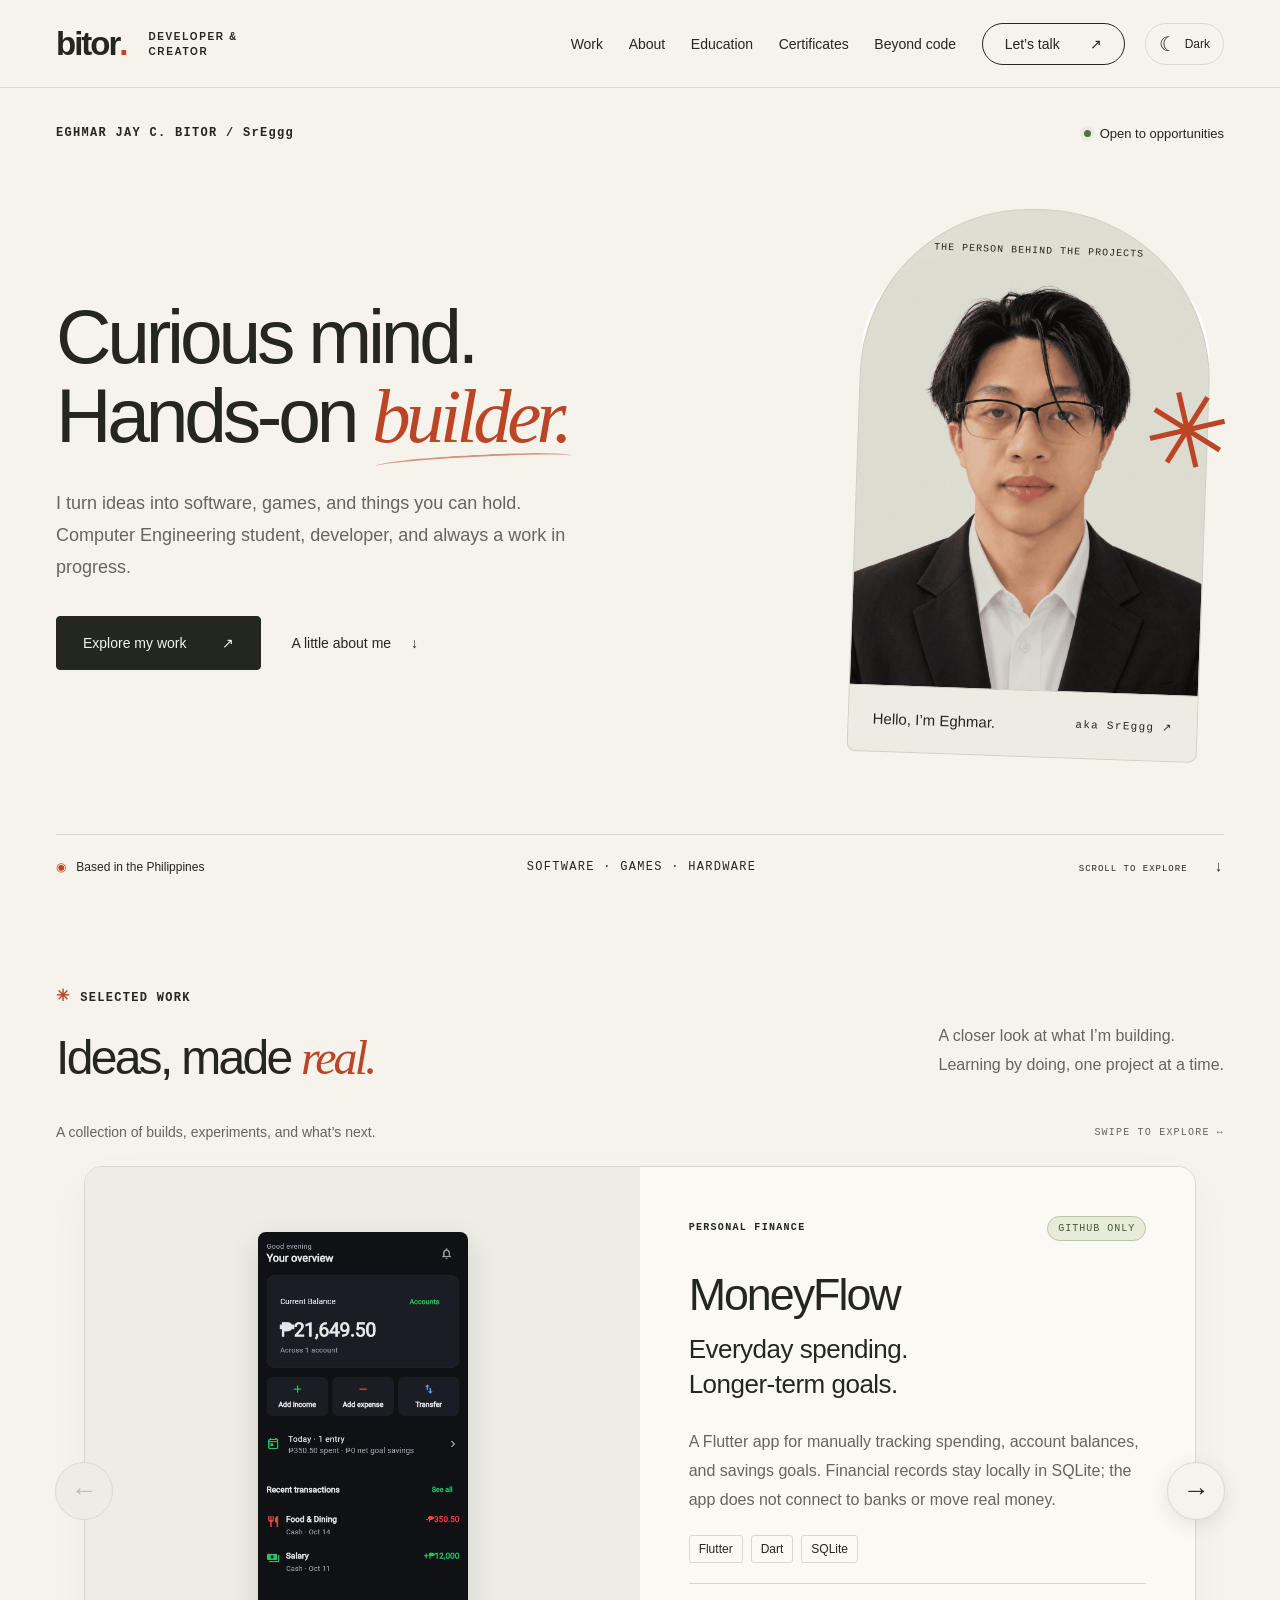
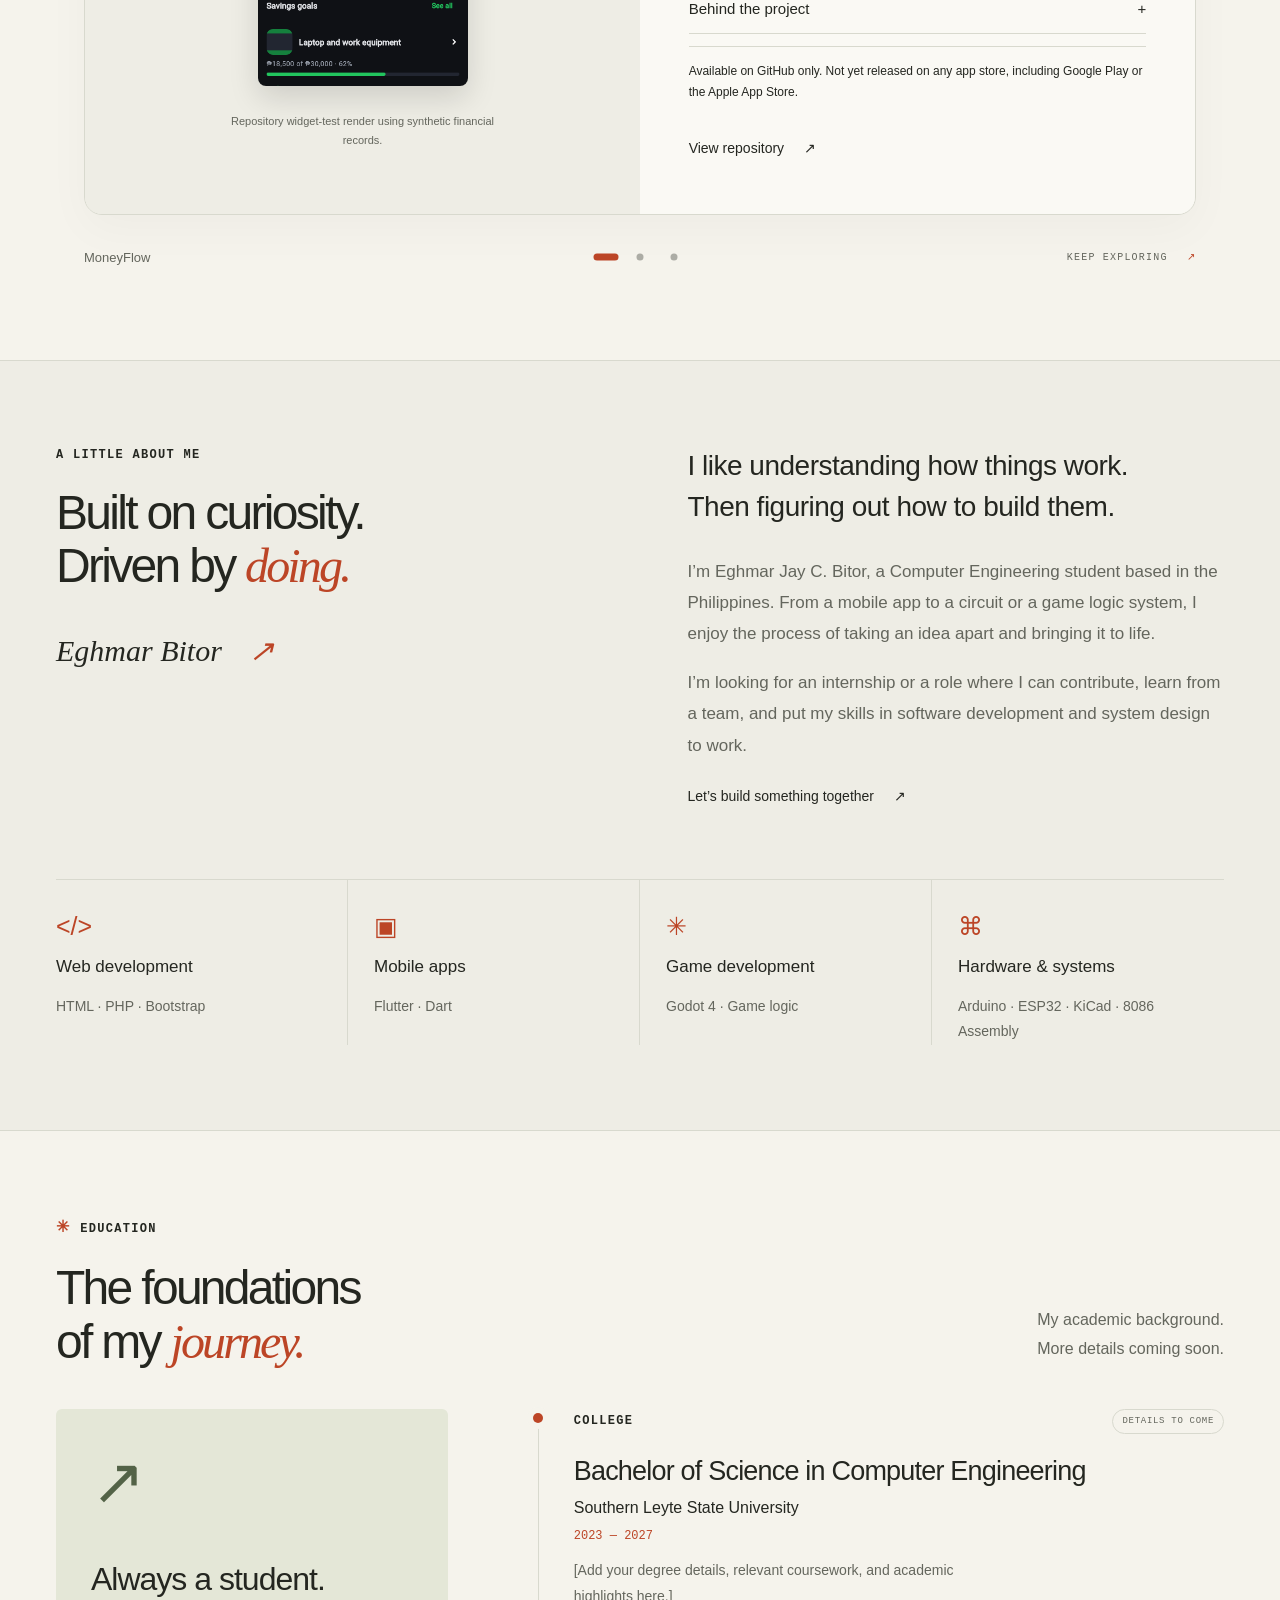
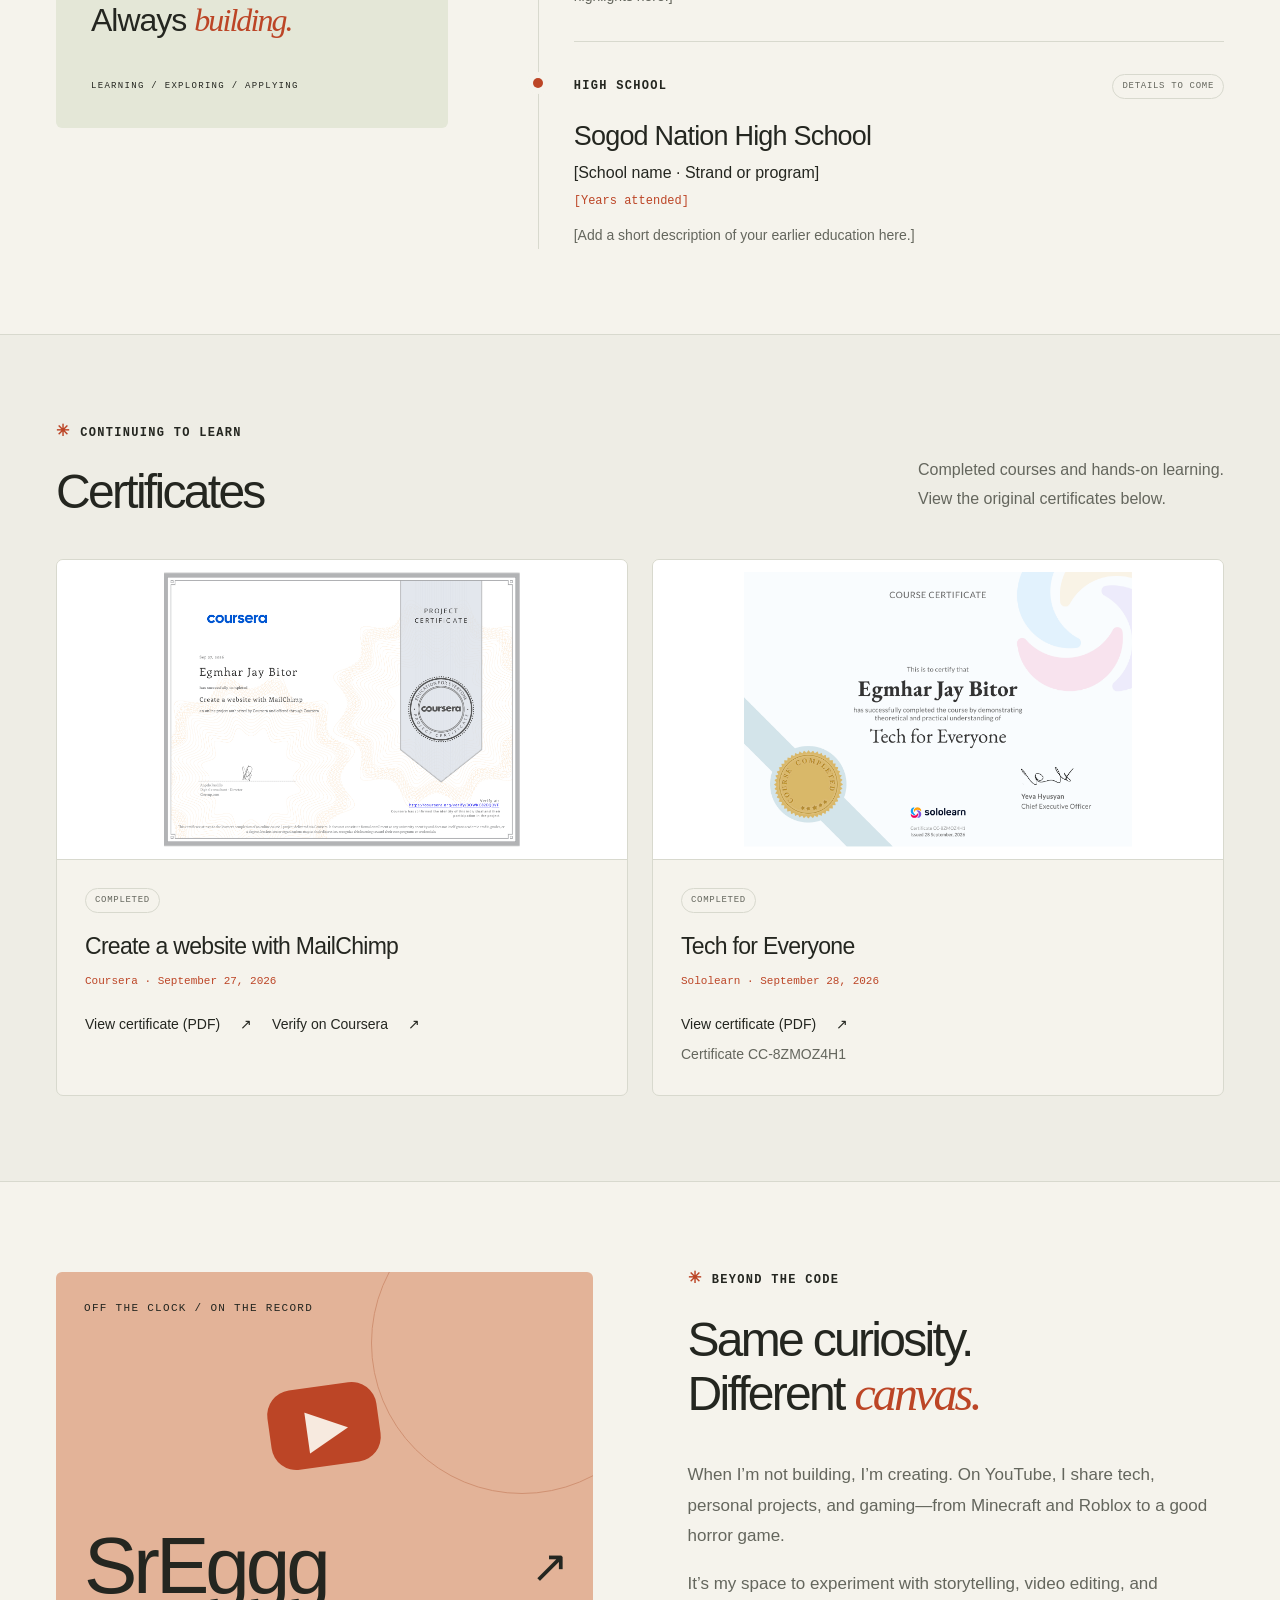
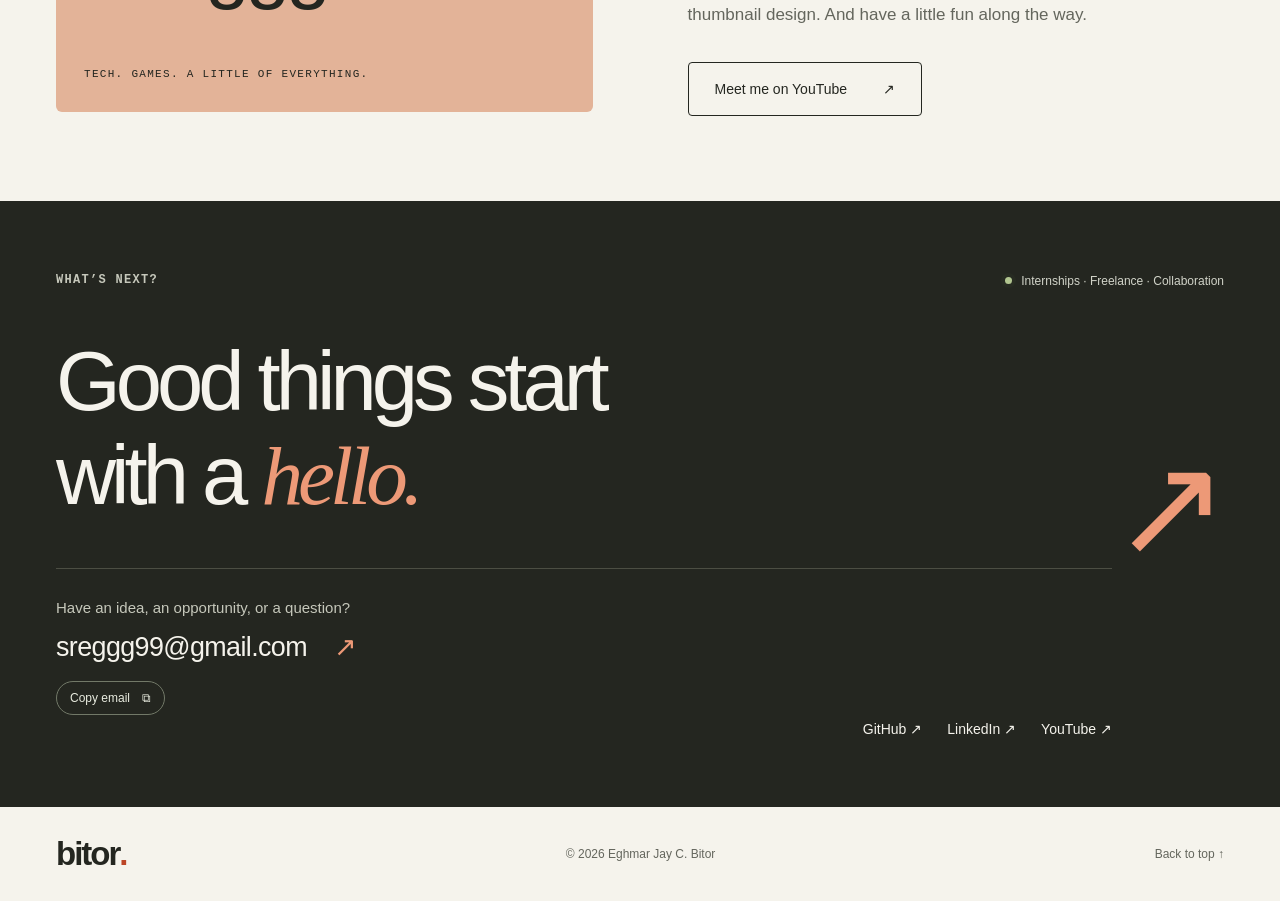
==== commit a1e020ef: "Update portfolio" ====
--- a/index.html
+++ b/index.html
@@ -1,183 +1,78 @@
-<!DOCTYPE html>
+<!doctype html>
 <html lang="en">
 <head>
-    <meta charset="UTF-8">
-    <meta name="viewport" content="width=device-width, initial-scale=1.0">
-    <title>My Portfolio | Computer Engineer & Developer</title>
-    <link rel="stylesheet" href="style.css">
-    <link rel="stylesheet" href="https://cdnjs.cloudflare.com/ajax/libs/font-awesome/6.4.0/css/all.min.css">
-    <!-- Google Fonts: Poppins for headings, Inter for body -->
-    <link rel="preconnect" href="https://fonts.googleapis.com">
-    <link rel="preconnect" href="https://fonts.gstatic.com" crossorigin>
-    <link href="https://fonts.googleapis.com/css2?family=Inter:wght@400;500;600&family=Poppins:wght@600;700;800&display=swap" rel="stylesheet">
+  <meta charset="utf-8">
+  <meta name="viewport" content="width=device-width, initial-scale=1">
+  <meta name="description" content="Eghmar Jay C. Bitor — Computer Engineering student in the Philippines, building mobile apps, games, and hardware. Explore my work and get in touch.">
+  <meta name="theme-color" content="#f5f3ec">
+  <title>Eghmar Bitor — Developer & Creator</title>
+  <link rel="icon" href="pic1favicon.jpg">
+  <script src="theme.js"></script>
+  <link rel="stylesheet" href="style.css?v=projects-20261014">
+  <script src="script.js?v=projects-20261014" defer></script>
 </head>
 <body>
-
-    <nav class="navbar">
-        <div class="nav-brand">DEV<span>x</span>PORTFOLIO</div>
-
-        <div class="menu-toggle" id="mobile-menu">
-            <i class="fa-solid fa-bars"></i>
+  <a class="skip-link" href="#main">Skip to content</a>
+  <header class="header">
+    <a href="#home" class="brand" aria-label="Bitor, home">bitor<span class="brand-dot">.</span><span class="brand-caption">DEVELOPER & CREATOR</span></a>
+    <button class="theme-toggle" type="button" aria-label="Switch to dark mode" title="Switch to dark mode"><span class="theme-icon" aria-hidden="true">☾</span><span class="theme-label">Dark</span></button>
+    <button class="menu-toggle" aria-expanded="false" aria-controls="navigation">Menu <span aria-hidden="true">+</span></button>
+    <nav id="navigation" aria-label="Main navigation">
+      <a href="#projects">Work</a><a href="#about">About</a><a href="#education">Education</a><a href="#achievements">Certificates</a><a href="#youtube">Beyond code</a><a class="nav-contact" href="#contact">Let’s talk <span aria-hidden="true">↗</span></a>
+    </nav>
+    <div class="reading-progress" aria-hidden="true"></div>
+  </header>
+  <main id="main">
+    <section class="hero wrap" id="home" aria-labelledby="hero-title">
+      <div class="hero-top"><span class="eyebrow">EGHMAR JAY C. BITOR / SrEggg</span><span class="availability"><i aria-hidden="true"></i> Open to opportunities</span></div>
+      <div class="hero-grid">
+        <div class="hero-copy"><h1 id="hero-title">Curious mind.<br>Hands-on <span class="serif">builder.</span></h1><p class="hero-intro">I turn ideas into software, games, and things you can hold. Computer Engineering student, developer, and always a work in progress.</p><div class="hero-actions"><a class="button" href="#projects">Explore my work <span aria-hidden="true">↗</span></a><a class="text-link" href="#about">A little about me <span aria-hidden="true">↓</span></a></div></div>
+        <div class="portrait-card"><span class="portrait-label">THE PERSON BEHIND THE PROJECTS</span><img src="EggProfile.png" width="1080" height="1080" alt="Portrait of Eghmar Bitor" fetchpriority="high"><span class="portrait-star" aria-hidden="true">✳</span><div class="portrait-bottom"><span>Hello, I’m Eghmar.</span><span class="mono">aka SrEggg ↗</span></div></div>
+      </div>
+      <div class="hero-bottom"><span><span class="location-dot" aria-hidden="true">◉</span> Based in the Philippines</span><span class="mono">SOFTWARE · GAMES · HARDWARE</span><a href="#projects" aria-label="Scroll to selected work">SCROLL TO EXPLORE <span aria-hidden="true">↓</span></a></div>
+    </section>
+    <section class="work section wrap" id="projects" aria-labelledby="work-title">
+      <div class="section-heading"><div><p class="eyebrow">SELECTED WORK</p><h2 id="work-title">Ideas, made <span class="serif">real.</span></h2></div><p>A closer look at what I’m building.<br>Learning by doing, one project at a time.</p></div>
+      <div class="gallery-toolbar"><p id="gallery-hint">A collection of builds, experiments, and what’s next.</p><span class="gallery-swipe-hint">SWIPE TO EXPLORE ↔</span></div>
+      <div class="gallery-frame">
+        <div class="gallery-buttons" hidden>
+          <button type="button" class="gallery-prev" aria-label="Previous project" aria-controls="project-gallery"><span aria-hidden="true">←</span></button>
+          <button type="button" class="gallery-next" aria-label="Next project" aria-controls="project-gallery"><span aria-hidden="true">→</span></button>
         </div>
-
-        <ul class="nav-links">
-            <li><a href="#home">Home</a></li>
-            <li><a href="#about">About Me</a></li>
-            <li><a href="#experience">Experience</a></li>
-            <li><a href="#projects">Projects</a></li>
-            <li><a href="#youtube">YouTube</a></li>
-            <li><a href="#contact">Contact</a></li>
-        </ul>
-
-        <div class="nav-utils">
-            <a href="resume.pdf" class="btn-outline" download>RESUME <i class="fa-solid fa-download"></i></a>
-            <a href="#contact" class="btn-outline hire-me">HIRE ME</a>
+      <div class="project-gallery" id="project-gallery" role="region" aria-label="Project gallery" aria-describedby="gallery-hint" tabindex="0">
+      <article class="project-card" aria-labelledby="moneyflow-title">
+<figure class="project-art repository-art phone-art"><a href="assets/moneyflow-home.png" target="_blank" rel="noopener noreferrer" aria-label="Open full-size screenshot"><img src="assets/moneyflow-home.png" alt="MoneyFlow home screen with balances, transactions, and savings goals" loading="lazy"></a><figcaption>Repository widget-test render using synthetic financial records.</figcaption></figure>
+<div class="project-copy"><div class="project-top"><span class="eyebrow">PERSONAL FINANCE</span><span class="badge">GITHUB ONLY</span></div><h3 id="moneyflow-title">MoneyFlow</h3><p class="project-subtitle">Everyday spending.<br>Longer-term goals.</p><p>A Flutter app for manually tracking spending, account balances, and savings goals. Financial records stay locally in SQLite; the app does not connect to banks or move real money.</p><div class="tags"><span>Flutter</span><span>Dart</span><span>SQLite</span></div><details><summary>Behind the project <span aria-hidden="true">+</span></summary><div class="project-details"><p>Record income, expenses, withdrawals, and transfers; plan savings goals; review spending summaries; set budgets and recurring rules; export or restore JSON backups. Recurring rules run when the app starts or when Run Due is used.</p></div></details><p class="release-status">Available on GitHub only. Not yet released on any app store, including Google Play or the Apple App Store.</p><a class="text-link" href="https://github.com/SrEgggg/MoneyFlow_App" target="_blank" rel="noopener noreferrer">View repository <span aria-hidden="true">↗</span></a></div></article>
+      <article class="project-card" aria-labelledby="unodus-title">
+<div class="project-art" aria-label="UNODUS concept illustration, not an app screenshot"><span class="art-caption mono">UNODUS / GWA CALCULATOR</span><div class="orbit orbit-one"></div><div class="app-tile" aria-hidden="true"><span>u.</span><div>UNODUS</div></div><span class="art-foot mono">CONCEPT ILLUSTRATION · NO REPOSITORY SCREENSHOT</span></div>
+<div class="project-copy"><div class="project-top"><span class="eyebrow">ACADEMIC PLANNING</span><span class="badge">GITHUB ONLY</span></div><h3 id="unodus-title">UNODUS</h3><p class="project-subtitle">Your grades.<br>The bigger picture.</p><p>A GWA calculator for tracking subjects, units, and grades across semesters and academic years. The GitHub project is named UnoDOS Calculator.</p><div class="tags"><span>Flutter</span><span>Dart</span><span>SQLite</span><span>Provider</span></div><details><summary>Behind the project <span aria-hidden="true">+</span></summary><div class="project-details"><p>Track cumulative GWA, explore hypothetical grades with the what-if simulator, review academic trends, and export records to CSV. Uses local SQLite storage and Provider for state management.</p></div></details><p class="release-status">Available on GitHub only. Not yet released on any app store, including Google Play or the Apple App Store.</p><a class="text-link" href="https://github.com/SrEgggg/UnoDOS-Calculator" target="_blank" rel="noopener noreferrer">View repository <span aria-hidden="true">↗</span></a></div></article>
+      <article class="project-card" aria-labelledby="melody-title">
+<figure class="project-art repository-art desktop-art"><a href="assets/melody-transcription.jpg" target="_blank" rel="noopener noreferrer" aria-label="Open full-size screenshot"><img src="assets/melody-transcription.jpg" alt="MelodyToTab showing a waveform, detected notes, and guitar chord suggestions" loading="lazy"></a><figcaption>Actual app capture from the repository using generated reference audio.</figcaption></figure>
+<div class="project-copy"><div class="project-top"><span class="eyebrow">MUSIC & AUDIO</span><span class="badge">WORKING MVP</span></div><h3 id="melody-title">MelodyToTab</h3><p class="project-subtitle">Hum an idea.<br>Find it on the guitar.</p><p>A local Windows app that turns short, unaccompanied hummed or sung melodies into editable notes, guitar tablature, and suggested chord progressions.</p><div class="tags"><span>C#</span><span>.NET 10</span><span>Windows Forms</span><span>NAudio</span></div><details><summary>Behind the project <span aria-hidden="true">+</span></summary><div class="project-details"><p>Record or import WAV audio, edit notes and fingerings, compare original and synthesized playback, save .mtab projects, and export PDF or melody-only MIDI. Clean single-voice recordings work best; key, rhythm, and chords are estimates to review.</p></div></details><p class="release-status">Working MVP, as described in the repository. Source available on GitHub; no GitHub release was listed when checked on October 14, 2026.</p><a class="text-link" href="https://github.com/SrEgggg/MelodyToTab" target="_blank" rel="noopener noreferrer">View repository <span aria-hidden="true">↗</span></a></div></article>
+      </div>
+      </div>
+      <div class="gallery-footer"><p class="gallery-status" role="status" aria-live="polite" aria-atomic="true"></p><div class="gallery-dots" role="group" aria-label="Choose a project"></div><span class="gallery-footer-note">KEEP EXPLORING <span aria-hidden="true">↗</span></span></div>
+    </section>
+    <section class="about section" id="about" aria-labelledby="about-title"><div class="wrap"><div class="about-grid"><div><p class="eyebrow">A LITTLE ABOUT ME</p><h2 id="about-title">Built on curiosity.<br>Driven by <span class="serif">doing.</span></h2><div class="about-signature">Eghmar Bitor <span>↗</span></div></div><div class="about-copy"><p class="lead">I like understanding how things work.<br>Then figuring out how to build them.</p><p>I’m Eghmar Jay C. Bitor, a Computer Engineering student based in the Philippines. From a mobile app to a circuit or a game logic system, I enjoy the process of taking an idea apart and bringing it to life.</p><p>I’m looking for an internship or a role where I can contribute, learn from a team, and put my skills in software development and system design to work.</p><a class="text-link" href="#contact">Let’s build something together <span aria-hidden="true">↗</span></a></div></div><div class="skills-grid"><article><span class="skill-icon" aria-hidden="true">&lt;/&gt;</span><h3>Web development</h3><p>HTML · PHP · Bootstrap</p></article><article><span class="skill-icon" aria-hidden="true">▣</span><h3>Mobile apps</h3><p>Flutter · Dart</p></article><article><span class="skill-icon" aria-hidden="true">✳</span><h3>Game development</h3><p>Godot 4 · Game logic</p></article><article><span class="skill-icon" aria-hidden="true">⌘</span><h3>Hardware & systems</h3><p>Arduino · ESP32 · KiCad · 8086 Assembly</p></article></div></div></section>
+    <!-- EDUCATION: Replace the bracketed text with your school, qualification, dates, and highlights. Duplicate an education-entry article for another school. -->
+    <section class="education section wrap" id="education" aria-labelledby="education-title">
+      <div class="section-heading"><div><p class="eyebrow">EDUCATION</p><h2 id="education-title">The foundations<br>of my <span class="serif">journey.</span></h2></div><p>My academic background.<br>More details coming soon.</p></div>
+      <div class="education-layout">
+        <div class="education-note"><span class="education-symbol" aria-hidden="true">↗</span><p>Always a student.<br>Always <span class="serif">building.</span></p><span class="mono">LEARNING / EXPLORING / APPLYING</span></div>
+        <div class="education-timeline">
+          <article class="education-entry"><div class="entry-meta"><span class="eyebrow">COLLEGE</span><span class="placeholder-badge">DETAILS TO COME</span></div><h3>Bachelor of Science in Computer Engineering</h3><p class="institution">Southern Leyte State University</p><p class="entry-dates">2023 — 2027</p><p class="entry-description">[Add your degree details, relevant coursework, and academic highlights here.]</p></article>
+          <article class="education-entry"><div class="entry-meta"><span class="eyebrow">HIGH SCHOOL</span><span class="placeholder-badge">DETAILS TO COME</span></div><h3>Sogod Nation High School</h3><p class="institution">[School name · Strand or program]</p><p class="entry-dates">[Years attended]</p><p class="entry-description">[Add a short description of your earlier education here.]</p></article>
         </div>
-    </nav>
-
-    <section id="home" class="hero-dark">
-        <div class="hero-content fade-in-section is-visible">
-            <p class="mono-text" style="color: #d80032; margin-bottom: 1rem;">// Hello, World.</p>
-            <h1>I build software, games, and hardware.</h1>
-            <p class="subtitle">Computer Engineering Student & Full-Stack Developer</p>
-            <div class="hero-btns">
-                <a href="#projects" class="btn-primary">VIEW MY WORK</a>
-                <a href="#contact" class="btn-secondary">GET IN TOUCH</a>
-            </div>
-        </div>
+      </div>
     </section>
-
-    <section id="about" class="content-section fade-in-section">
-        <div class="section-container">
-            <div class="section-header">
-                <h2>About Me</h2>
-                <span class="mono-text">01.</span>
-            </div>
-            <div class="about-grid">
-                <div class="about-text">
-                    <p>I am a Computer Engineering student based in the Philippines with a passion for building things from the ground up. Whether it's coding a mobile application, designing a circuit, or developing a game logic system, I love the process of problem-solving.</p>
-                    <br>
-                    <p>My goal is to secure an internship or role where I can apply my skills in software engineering, app development, and system design in a real-world environment.</p>
-
-                    <h3 style="margin-top: 2rem; margin-bottom: 1rem;">Core Skills</h3>
-                    <div class="skills-grid">
-                        <div class="skill-category">
-                            <h4><i class="fa-solid fa-code"></i> Software</h4>
-                            <ul class="skills-list">
-                                <li><strong>Web Dev:</strong> HTML, PHP, Bootstrap, CSS, JS</li>
-                                <li><strong>App Dev:</strong> Flutter (Dart)</li>
-                                <li><strong>Game Dev:</strong> Godot 4</li>
-                            </ul>
-                        </div>
-                        <div class="skill-category">
-                            <h4><i class="fa-solid fa-microchip"></i> Hardware</h4>
-                            <ul class="skills-list">
-                                <li><strong>Embedded:</strong> Arduino, ESP32</li>
-                                <li><strong>Design:</strong> KiCad, Assembly (8086)</li>
-                            </ul>
-                        </div>
-                    </div>
-                </div>
-                <div class="about-image-container">
-                    <div class="about-image">
-                        <img src="Profile1.png" alt="Profile Picture">
-                    </div>
-                </div>
-            </div>
-        </div>
-    </section>
-
-    <section id="experience" class="content-section fade-in-section" style="background-color: #fafafa;">
-        <div class="section-container">
-            <div class="section-header">
-                <h2>Education & Experience</h2>
-                <span class="mono-text">02.</span>
-            </div>
-            <div class="exp-grid">
-                <div class="exp-item">
-                    <div class="exp-header">
-                        <h3>B.S. Computer Engineering</h3>
-                        <span class="exp-date">20XX - Present</span>
-                    </div>
-                    <p class="exp-institution">University Name, Philippines</p>
-                    <p class="exp-desc">Focusing on system architecture, embedded systems, and software engineering. Maintaining a strong academic record while pursuing independent development projects.</p>
-                </div>
-                <!-- Add more experience items here as needed -->
-            </div>
-        </div>
-    </section>
-
-    <section id="projects" class="new-releases-section">
-        <div class="side-label">
-            <p>Portfolio</p>
-        </div>
-        <div class="products-container">
-            <div class="section-header fade-in-section">
-                <h2>Featured Projects</h2>
-                <span class="mono-text">03.</span>
-            </div>
-
-            <div class="product-grid">
-                <!-- Project 1 -->
-                <div class="product-card fade-in-section">
-                    <div class="product-image">
-                        <img src="https://via.placeholder.com/600x400" alt="UnoDos Project">
-                        <a href="#" class="add-btn" title="View Code"><i class="fa-brands fa-github"></i></a>
-                    </div>
-                    <div class="product-info">
-                        <div class="project-tags">
-                            <span class="tag">Flutter</span>
-                            <span class="tag">Mobile</span>
-                        </div>
-                        <h3>UnoDos - GWA Calculator (BETA)</h3>
-                        <p class="project-desc">A mobile app built with Flutter designed for the Play Store to help students track their grades. Built independently to gain production experience.</p>
-                        <span class="current-price">VS Code / Dart</span>
-                    </div>
-                </div>
-
-                <!-- Project Placeholder 2 -->
-                <div class="product-card fade-in-section">
-                    <div class="product-image">
-                        <img src="https://via.placeholder.com/600x400" alt="Project Placeholder">
-                        <a href="#" class="add-btn" title="View Code"><i class="fa-brands fa-github"></i></a>
-                    </div>
-                    <div class="product-info">
-                        <div class="project-tags">
-                            <span class="tag">Godot</span>
-                            <span class="tag">Game Dev</span>
-                        </div>
-                        <h3>Project Name</h3>
-                        <p class="project-desc">A detailed description of your awesome project. Explain the problem you solved and the technology you used.</p>
-                        <span class="current-price">Godot / GDScript</span>
-                    </div>
-                </div>
-            </div>
-        </div>
-    </section>
-
-    <section id="youtube" class="hero-light fade-in-section">
-        <div class="hero-content" style="width: 100%; max-width: 1200px; margin: 0 auto; display: flex; flex-direction: column; align-items: center; text-align: center;">
-            <i class="fa-brands fa-youtube" style="font-size: 4rem; color: #d80032; margin-bottom: 1rem;"></i>
-            <h2>Content Creator</h2>
-            <p style="margin-bottom: 2rem; max-width: 600px; color: #555;">When I'm not coding, I run a gaming YouTube channel focusing on games like Minecraft, Roblox, and horror games. It's a fun way to practice video editing, thumbnail design, and scripting.</p>
-            <a href="https://www.youtube.com/@SrEggg" class="btn-primary" target="_blank" style="background-color: #282828;">VISIT MY CHANNEL</a>
-        </div>
-    </section>
-
-    <section id="contact" class="content-section fade-in-section" style="background-color: #222; color: white;">
-        <div class="section-container" style="text-align: center;">
-            <h2 style="color: white; margin-bottom: 1rem;">Let's Build Something.</h2>
-            <p style="margin-bottom: 2rem; color: #aaa;">I am currently looking for internship opportunities and freelance projects.</p>
-            <div class="social-links">
-                <a href="https://github.com/SrEgggg" target="_blank" style="color: white; font-size: 2rem; margin: 0 1rem;"><i class="fa-brands fa-github"></i></a>
-                <a href="https://www.linkedin.com/in/egmhar-jay-bitor-666b873b5/" target="_blank" style="color: white; font-size: 2rem; margin: 0 1rem;"><i class="fa-brands fa-linkedin"></i></a>
-                <a href="mailto:sreggg99@gmail.com" target="_blank" style="color: white; font-size: 2rem; margin: 0 1rem;"><i class="fa-solid fa-envelope"></i></a>
-            </div>
-        </div>
-    </section>
-
-    <a href="#home" id="back-to-top" title="Go to top"><i class="fa-solid fa-arrow-up"></i></a>
-
-    <script src="script.js"></script>
+    <section class="achievements section" id="achievements" aria-labelledby="achievements-title"><div class="wrap">
+<div class="section-heading"><div><p class="eyebrow">CONTINUING TO LEARN</p><h2 id="achievements-title">Certificates</h2></div><p>Completed courses and hands-on learning.<br>View the original certificates below.</p></div><div class="achievement-grid certificate-grid">
+<article class="achievement-card"><a class="achievement-visual" href="assets/coursera-mailchimp.pdf" target="_blank" rel="noopener noreferrer" aria-label="View Create a website with MailChimp certificate"><img src="assets/coursera-mailchimp.png" alt="Create a website with MailChimp certificate from Coursera" loading="lazy"></a><div class="achievement-content"><span class="placeholder-badge">COMPLETED</span><h3>Create a website with MailChimp</h3><p class="achievement-issuer">Coursera · <time datetime="2026-09-27">September 27, 2026</time></p><a class="text-link" href="assets/coursera-mailchimp.pdf" target="_blank" rel="noopener noreferrer">View certificate (PDF) <span aria-hidden="true">↗</span></a><a class="text-link" href="https://coursera.org/verify/3OWKC82EQ3VF" target="_blank" rel="noopener noreferrer">Verify on Coursera <span aria-hidden="true">↗</span></a></div></article>
+<article class="achievement-card"><a class="achievement-visual" href="assets/sololearn-tech-for-everyone.pdf" target="_blank" rel="noopener noreferrer" aria-label="View Tech for Everyone certificate"><img src="assets/sololearn-tech-for-everyone.png" alt="Tech for Everyone certificate from Sololearn" loading="lazy"></a><div class="achievement-content"><span class="placeholder-badge">COMPLETED</span><h3>Tech for Everyone</h3><p class="achievement-issuer">Sololearn · <time datetime="2026-09-28">September 28, 2026</time></p><a class="text-link" href="assets/sololearn-tech-for-everyone.pdf" target="_blank" rel="noopener noreferrer">View certificate (PDF) <span aria-hidden="true">↗</span></a><p>Certificate CC-8ZMOZ4H1</p></div></article>
+</div></div></section>
+    <section class="creator section wrap" id="youtube" aria-labelledby="creator-title"><div class="creator-art" aria-hidden="true"><span class="mono">OFF THE CLOCK / ON THE RECORD</span><div class="play-mark">▶</div><div class="creator-handle">SrEggg<span>↗</span></div><span class="mono">TECH. GAMES. A LITTLE OF EVERYTHING.</span></div><div class="creator-copy"><p class="eyebrow">BEYOND THE CODE</p><h2 id="creator-title">Same curiosity.<br>Different <span class="serif">canvas.</span></h2><p>When I’m not building, I’m creating. On YouTube, I share tech, personal projects, and gaming—from Minecraft and Roblox to a good horror game.</p><p>It’s my space to experiment with storytelling, video editing, and thumbnail design. And have a little fun along the way.</p><a class="button button-outline" href="https://www.youtube.com/@SrEggg" target="_blank" rel="noopener noreferrer">Meet me on YouTube <span aria-hidden="true">↗</span></a></div></section>
+    <section class="contact" id="contact" aria-labelledby="contact-title"><div class="wrap"><div class="contact-top"><p class="eyebrow">WHAT’S NEXT?</p><span class="availability"><i aria-hidden="true"></i> Internships · Freelance · Collaboration</span></div><h2 id="contact-title">Good things start<br>with a <span class="serif">hello.</span><span class="contact-arrow" aria-hidden="true">↗</span></h2><div class="contact-bottom"><div><p>Have an idea, an opportunity, or a question?</p><a class="email-link" href="mailto:sreggg99@gmail.com">sreggg99@gmail.com <span aria-hidden="true">↗</span></a><button class="copy-email" type="button">Copy email <span aria-hidden="true">⧉</span></button><span class="copy-status" role="status" aria-live="polite"></span></div><div class="socials"><a href="https://github.com/SrEgggg" target="_blank" rel="noopener noreferrer">GitHub ↗</a><a href="https://www.linkedin.com/in/egmhar-jay-bitor-666b873b5/" target="_blank" rel="noopener noreferrer">LinkedIn ↗</a><a href="https://www.youtube.com/@SrEggg" target="_blank" rel="noopener noreferrer">YouTube ↗</a></div></div></div></section>
+  </main>
+  <footer class="wrap"><a href="#home" class="brand">bitor<span class="brand-dot">.</span></a><p>© <span id="year">2026</span> Eghmar Jay C. Bitor</p><a href="#home">Back to top ↑</a></footer>
 </body>
 </html>
--- a/style.css
+++ b/style.css
@@ -1,623 +1,36 @@
+:root{--paper:#f5f3ec;--ink:#242620;--muted:#64665d;--line:#d8d9ce;--accent:#bc4526;--orange:#df6944;--serif:Georgia,'Times New Roman',serif}*{box-sizing:border-box}html{scroll-behavior:smooth;scroll-padding-top:100px}body{margin:0;background:var(--paper);color:var(--ink);font-family:Arial,Helvetica,sans-serif;-webkit-font-smoothing:antialiased}a{color:inherit;text-decoration:none}button{font:inherit}a,button,summary{-webkit-tap-highlight-color:transparent}a:focus-visible,button:focus-visible,summary:focus-visible{outline:3px solid var(--accent);outline-offset:6px}::selection{background:#e8aa8f;color:var(--ink)}.wrap{width:min(1240px,calc(100% - 96px));margin:auto}.header{height:94px;display:flex;align-items:center;justify-content:space-between;padding:0 48px;border-bottom:1px solid var(--line);position:sticky;top:0;z-index:20;background:rgba(245,243,236,.97)}.brand{font-size:33px;font-weight:800;letter-spacing:-2px;display:flex;align-items:center}.brand-dot{color:var(--accent)}.brand-caption{font-size:9px;letter-spacing:1.6px;line-height:1.5;margin-left:22px;max-width:100px}.header nav{display:flex;align-items:center;gap:34px;font-size:13px}.header nav a{padding:12px 0}.header nav a:hover,.text-link:hover,footer>a:last-child:hover{color:var(--accent)}.header .nav-contact{border:1px solid var(--ink);border-radius:30px;padding:12px 22px;display:flex;gap:30px}.menu-toggle{display:none}.eyebrow,.mono{font:10px/1.6 'Courier New',monospace;letter-spacing:1.3px}.eyebrow{font-weight:700;margin:0 0 20px}.hero{padding-top:42px}.hero-top{display:flex;justify-content:space-between;align-items:center}.hero-top .eyebrow{margin:0}.availability{font-size:11px;display:inline-flex;align-items:center;gap:9px}.availability i{width:7px;height:7px;background:#4e7346;border-radius:50%;box-shadow:0 0 0 4px #4e734610}.hero-grid{display:grid;grid-template-columns:1.6fr 1fr;gap:64px;align-items:center;padding:58px 0 68px}h1,h2,h3,p{margin-top:0}h1{font-size:clamp(54px,6.3vw,89px);line-height:1.03;letter-spacing:-5px;font-weight:500;margin-bottom:30px}.serif{font-family:var(--serif);font-weight:400;font-style:italic;color:var(--accent);letter-spacing:-.06em}.hero-intro{max-width:455px;font-size:16px;line-height:1.8;color:var(--muted);margin-bottom:32px}.hero-actions{display:flex;align-items:center;gap:30px}.button{display:inline-flex;align-items:center;justify-content:space-between;gap:36px;padding:17px 24px;background:var(--ink);color:var(--paper);border:1px solid var(--ink);border-radius:4px;font-size:12px;transition:background .2s,transform .2s}.button:hover{background:var(--accent);border-color:var(--accent);transform:translateY(-2px)}.text-link{font-size:12px;display:inline-flex;gap:20px;align-items:center;padding:10px 0}.portrait-card{position:relative;background:#dfded3;border:1px solid #d0cfc3;border-radius:170px 170px 8px 8px;padding-top:45px;transform:rotate(2deg);max-width:375px;justify-self:end;width:100%}.portrait-label{position:absolute;left:0;right:0;top:35px;text-align:center;font:8px 'Courier New',monospace;letter-spacing:1px}.portrait-card img{display:block;width:100%;height:auto;mix-blend-mode:multiply;border-radius:100px 100px 0 0}.portrait-bottom{background:#edece3;padding:20px;display:flex;justify-content:space-between;align-items:center;border-top:1px solid #cccbbf;border-radius:0 0 8px 8px;font-size:12px}.portrait-bottom .mono{font-size:9px}.portrait-star{position:absolute;right:-25px;top:30%;font-size:105px;line-height:1;color:var(--accent);transform:rotate(-15deg)}.hero-bottom{display:flex;justify-content:space-between;align-items:center;border-top:1px solid var(--line);padding:23px 0;font-size:10px}.hero-bottom>a{font:9px 'Courier New',monospace;letter-spacing:1px}.hero-bottom>a span{margin-left:20px;font-size:15px}.location-dot{color:var(--accent);margin-right:7px}.section{padding-top:105px;padding-bottom:105px}.section-heading{display:flex;justify-content:space-between;align-items:end;margin-bottom:40px}.section-heading h2{margin-bottom:0}h2{font-size:clamp(38px,4.1vw,58px);font-weight:500;letter-spacing:-2.7px;line-height:1.12}.section-heading>p{font-size:13px;line-height:1.8;color:var(--muted);margin-bottom:5px}.project-card{display:grid;grid-template-columns:1.1fr 1fr;border:1px solid var(--line);border-radius:8px;overflow:hidden;background:#faf9f4}.project-art{min-height:485px;position:relative;background:#dce2c8;overflow:hidden;display:flex;align-items:center;justify-content:center}.art-caption{position:absolute;top:27px;left:28px;font-size:9px}.art-foot{position:absolute;bottom:25px;left:28px;font-size:8px;color:#586148}.orbit{position:absolute;width:400px;height:400px;border:1px solid #bdc8a4;border-radius:50%;transform:rotate(-30deg)}.orbit-two{width:550px;height:260px}.app-tile{background:#344739;color:#eff1de;width:190px;height:210px;border-radius:38px;transform:rotate(-9deg);box-shadow:18px 24px 0 #bec9a8;display:flex;flex-direction:column;align-items:center;justify-content:center;position:relative}.app-tile>span{font-size:110px;font-weight:700;letter-spacing:-12px;line-height:1}.app-tile>div{font-size:23px;font-weight:700;letter-spacing:-1px;margin-top:8px}.app-tile>div>span{font-weight:400;color:#c4d1a8}.floating-note{position:absolute;font:italic 18px var(--serif);background:#faf9ef;padding:12px 17px;border:1px solid #c6cbb6;box-shadow:0 4px 12px #3447390a}.note-one{left:28px;top:122px;transform:rotate(-7deg)}.note-two{right:25px;bottom:95px;transform:rotate(7deg)}.project-copy{padding:38px}.project-top{display:flex;align-items:center;justify-content:space-between;gap:12px}.project-top .eyebrow{font-size:8px;margin:0}.badge{font:8px 'Courier New',monospace;letter-spacing:1px;border:1px solid #b9c4a6;border-radius:20px;padding:6px 10px;white-space:nowrap;color:#495839;background:#e7ecd9}.project-copy h3{font-size:42px;letter-spacing:-2px;margin:28px 0 12px;font-weight:500}.project-subtitle{font-size:21px;line-height:1.35;letter-spacing:-.5px}.project-copy>p:not(.project-subtitle){font-size:13px;line-height:1.8;color:var(--muted)}.tags{display:flex;gap:8px;flex-wrap:wrap;margin:20px 0}.tags span{border:1px solid var(--line);border-radius:3px;padding:6px 9px;font-size:9px}.project-copy details{border-top:1px solid var(--line);border-bottom:1px solid var(--line);margin:20px 0 12px}.project-copy summary{padding:16px 0;cursor:pointer;font-size:12px;display:flex;justify-content:space-between}.project-copy summary::-webkit-details-marker{display:none}details[open] summary span{transform:rotate(45deg)}.project-details{font-size:12px;color:var(--muted);line-height:1.8}.about{background:#eeede5;border-top:1px solid var(--line);border-bottom:1px solid var(--line)}.about-grid{display:grid;grid-template-columns:1fr 1fr;gap:95px}.about-signature{font:italic 30px var(--serif);margin-top:40px}.about-signature span{color:var(--accent);margin-left:20px}.about-copy>p{color:var(--muted);font-size:14px;line-height:1.85}.about-copy .lead{font-size:23px;line-height:1.45;color:var(--ink);letter-spacing:-.5px}.skills-grid{display:grid;grid-template-columns:repeat(4,1fr);margin-top:65px;border-top:1px solid #cccec1}.skills-grid article{padding:28px 20px 0;border-right:1px solid #cccec1}.skills-grid article:first-child{padding-left:0}.skills-grid article:last-child{border:0}.skill-icon{color:var(--accent);font-size:25px;display:block;height:45px}.skills-grid h3{font-size:13px;font-weight:500}.skills-grid p{color:var(--muted);font-size:11px;line-height:1.8;margin:0}.creator{display:grid;grid-template-columns:1fr 1fr;gap:95px;align-items:center}.creator-art{height:370px;background:#e3b398;border-radius:6px;display:flex;flex-direction:column;justify-content:space-between;padding:28px;position:relative;overflow:hidden}.creator-art:before{content:'';position:absolute;width:300px;height:300px;border:1px solid #d09172;border-radius:50%;right:-80px;top:-80px}.creator-art>.mono{font-size:8px;position:relative}.play-mark{font-size:54px;align-self:center;color:#f7eadf;background:var(--accent);border-radius:25px;width:110px;height:80px;display:grid;place-items:center;padding-left:7px;transform:rotate(-8deg);margin-top:15px}.creator-handle{font-size:64px;letter-spacing:-4px;display:flex;justify-content:space-between;align-items:center}.creator-handle span{font-size:45px}.creator-copy p:not(.eyebrow){font-size:14px;line-height:1.8;color:var(--muted)}.button-outline{background:transparent;color:var(--ink);margin-top:15px}.button-outline:hover{color:white}.contact{background:var(--ink);color:var(--paper);padding:58px 0}.contact-top{display:flex;justify-content:space-between;align-items:center}.contact-top .eyebrow{margin:0;color:#c6c8bb}.contact .availability{font-size:10px;color:#d1d3c8}.contact .availability i{background:#b2c690}.contact h2{font-size:clamp(50px,7vw,96px);letter-spacing:-5px;margin:45px 0}.contact .serif{color:#ed9977}.contact-arrow{float:right;font-size:140px;font-family:Arial;font-weight:300;color:#ed9977}.contact-bottom{border-top:1px solid #4c4e43;padding-top:30px;display:flex;align-items:end;justify-content:space-between;gap:20px}.contact-bottom p{font-size:12px;color:#c6c8bb}.email-link{font-size:clamp(18px,2.1vw,28px);letter-spacing:-.6px}.email-link span{margin-left:20px;color:#ed9977}.socials{display:flex;gap:25px;font-size:11px}.socials a:hover,.email-link:hover{color:#ed9977}footer{padding-top:28px;padding-bottom:28px;display:flex;justify-content:space-between;align-items:center}footer p,footer>a:last-child{font-size:10px;margin:0;color:var(--muted)}.skip-link{position:fixed;top:8px;left:8px;z-index:50;padding:14px;background:var(--ink);color:#fff;transform:translateY(-150%)}.skip-link:focus{transform:none}
+@media(min-width:1500px){.hero-grid{padding-top:80px;padding-bottom:85px}}
+@media(max-width:1000px){.wrap{width:calc(100% - 56px)}.header{padding:0 28px}.hero-grid{gap:36px;grid-template-columns:1.35fr 1fr}h1{letter-spacing:-3px}.hero-actions{gap:15px}.button{gap:22px;padding:16px 18px}.portrait-bottom{padding:15px;font-size:10px}.portrait-bottom .mono{font-size:8px}.about-grid,.creator{gap:45px}.project-copy{padding:28px}.hero-bottom .mono{display:none}.section{padding-top:75px;padding-bottom:75px}.brand-caption{display:none}}
+@media(max-width:700px){html{scroll-padding-top:90px}.wrap{width:calc(100% - 40px)}.header{height:76px;padding:0 20px;flex-wrap:wrap}.brand{font-size:30px}.menu-toggle{display:flex;gap:16px;align-items:center;border:1px solid var(--line);border-radius:25px;background:transparent;padding:10px 16px;font-size:12px}.menu-toggle span{font-size:19px}.header nav{display:none;position:absolute;top:75px;left:0;right:0;background:var(--paper);border-bottom:1px solid var(--line);padding:20px;align-items:stretch;gap:5px;flex-direction:column}.header nav.is-open{display:flex}.header nav a{padding:14px 0}.header .nav-contact{margin-top:8px;justify-content:space-between;padding:14px 18px}.hero{padding-top:27px}.hero-top{align-items:start;gap:18px;flex-direction:column}.hero-top .eyebrow{font-size:9px}.hero-top .availability{font-size:10px}.hero-grid{grid-template-columns:1fr;padding:33px 0 38px;gap:40px}h1{font-size:clamp(48px,11.8vw,78px);letter-spacing:-3px;margin-bottom:22px}.hero-intro{font-size:14px;max-width:480px}.hero-actions{gap:24px;flex-wrap:wrap}.hero-actions .text-link{font-size:11px}.portrait-card{max-width:320px;justify-self:center;width:85%}.portrait-star{font-size:85px;right:-22px}.portrait-bottom{padding:19px}.hero-bottom{gap:15px;font-size:9px}.hero-bottom>a{font-size:8px}.hero-bottom>a span{margin-left:8px}.section{padding-top:60px;padding-bottom:60px}.section-heading{display:block;margin-bottom:26px}.section-heading>p{margin:20px 0 0;font-size:12px}h2{font-size:40px;letter-spacing:-2px}.eyebrow{font-size:9px;margin-bottom:16px}.project-card{grid-template-columns:1fr}.project-art{min-height:355px}.app-tile{width:150px;height:170px;border-radius:30px}.app-tile>span{font-size:90px}.app-tile>div{font-size:20px}.note-one{left:16px;top:95px;font-size:15px}.note-two{right:15px;bottom:60px;font-size:15px}.project-copy{padding:25px}.project-copy h3{font-size:36px;margin-top:24px}.about-grid,.creator{grid-template-columns:1fr;gap:30px}.about-signature{margin:25px 0 10px;font-size:25px}.about-copy .lead{font-size:21px}.skills-grid{grid-template-columns:1fr 1fr;margin-top:35px;gap:0}.skills-grid article{padding:22px 12px!important;border:0;border-bottom:1px solid #cccec1}.skills-grid article:nth-child(odd){padding-left:0!important;border-right:1px solid #cccec1}.skills-grid article:last-child{border-bottom:1px solid #cccec1}.skills-grid h3{font-size:12px}.skills-grid p{font-size:10px}.creator-art{height:320px}.creator-copy{padding-top:8px}.contact{padding:38px 0}.contact-top{align-items:start;gap:20px;flex-direction:column}.contact h2{font-size:clamp(47px,10.5vw,74px);letter-spacing:-2.5px;margin:35px 0}.contact-arrow{font-size:60px;float:none;display:inline-block;margin-left:20px}.contact-bottom{flex-direction:column;align-items:start;gap:30px}.email-link{font-size:22px}.email-link span{margin-left:8px}.socials{gap:25px}footer{gap:20px;flex-wrap:wrap}footer .brand{font-size:26px}footer p{font-size:9px}footer>a:last-child{font-size:9px}}
+@media(prefers-reduced-motion:reduce){html{scroll-behavior:auto}*,*:before,*:after{transition:none!important;animation:none!important}}
+/* Education and achievements */
+.education-layout{display:grid;grid-template-columns:.8fr 1.4fr;gap:clamp(40px,7vw,110px);align-items:start}.education-note{padding:35px;background:#e4e7d7;border-radius:6px}.education-symbol{display:block;font-size:65px;color:#536347;margin-bottom:40px}.education-note>p{font-size:32px;line-height:1.3;letter-spacing:-1px}.education-note .mono{font-size:9px}.education-timeline{border-left:1px solid var(--line);padding-left:35px}.education-entry{position:relative;padding:0 0 32px;margin-bottom:32px;border-bottom:1px solid var(--line)}.education-entry:last-child{margin-bottom:0;padding-bottom:0;border-bottom:0}.education-entry:before{content:'';position:absolute;left:-41px;top:4px;width:10px;height:10px;border-radius:50%;background:var(--accent);box-shadow:0 0 0 6px var(--paper)}.entry-meta{display:flex;justify-content:space-between;align-items:center;gap:15px;margin-bottom:22px}.entry-meta .eyebrow{margin:0}.placeholder-badge{display:inline-block;font:9px/1.5 'Courier New',monospace;letter-spacing:.7px;color:var(--muted);border:1px solid var(--line);padding:5px 9px;border-radius:20px}.education-entry h3{font-size:27px;font-weight:500;letter-spacing:-.8px;margin-bottom:12px}.institution{font-size:16px;margin-bottom:10px}.entry-dates{font:12px/1.6 'Courier New',monospace;color:var(--accent)}.entry-description{font-size:14px;line-height:1.8;color:var(--muted);max-width:55ch;margin-bottom:0}.achievements{background:#eeede5;border-block:1px solid var(--line)}.achievement-grid{display:grid;grid-template-columns:repeat(3,minmax(0,1fr));gap:24px}.achievement-card{border:1px solid var(--line);border-radius:7px;overflow:hidden;background:var(--paper)}.achievement-visual{height:210px;display:flex;align-items:center;justify-content:center;flex-direction:column;gap:24px;border-bottom:1px solid var(--line)}.award-visual{background:#e9d9c8;color:#8c5333}.certificate-visual{background:#dce2d5;color:#4f6249}.activity-visual{background:#e0dfd6;color:#666953}.achievement-mark{font-size:70px;line-height:1}.achievement-visual .mono{font-size:9px}.achievement-visual img{width:100%;height:100%;object-fit:contain;padding:16px}.achievement-content{padding:28px}.achievement-content h3{font-size:23px;font-weight:500;letter-spacing:-.7px;margin:20px 0 12px;overflow-wrap:anywhere}.achievement-content p{font-size:14px;line-height:1.8;color:var(--muted);margin-bottom:0}.achievement-content .achievement-issuer{font:11px/1.7 'Courier New',monospace;color:var(--accent);margin-bottom:15px}
+/* Comfortable proportions for larger displays, with bounded reading widths. */
+@media(min-width:1001px){.wrap{width:min(1520px,calc(100% - 112px))}.header{padding-inline:max(56px,calc((100vw - 1520px)/2));height:88px}.header nav{gap:clamp(18px,2vw,32px);font-size:14px}.brand-caption{font-size:10px}.hero{min-height:min(900px,calc(100svh - 88px));display:flex;flex-direction:column;padding-top:36px}.hero-grid{flex:1;grid-template-columns:1.5fr 1fr;gap:clamp(50px,5vw,90px);padding:45px 0 55px}.hero-bottom{margin-top:auto;font-size:12px}.hero h1{font-size:clamp(72px,6vw,110px);letter-spacing:-.055em}.hero-intro{font-size:18px;max-width:530px}.portrait-card{max-width:clamp(350px,27vw,470px);margin-right:18px}.portrait-label{font-size:10px}.portrait-bottom{font-size:15px;padding:24px}.portrait-bottom .mono{font-size:11px}.eyebrow,.mono{font-size:12px}.availability{font-size:13px}.button,.text-link{font-size:14px}.button{padding:18px 26px}.section{padding-block:clamp(85px,6.5vw,125px)}h2{font-size:clamp(48px,3.6vw,67px)}.section-heading>p{font-size:16px}.project-copy{padding:clamp(36px,3vw,55px)}.project-copy h3{font-size:50px}.project-copy>p:not(.project-subtitle),.project-details{font-size:16px}.project-subtitle{font-size:26px}.project-copy summary{font-size:15px}.tags span{font-size:12px}.project-top .eyebrow,.badge{font-size:10px}.project-art{min-height:560px}.app-tile{width:230px;height:250px}.app-tile>span{font-size:130px}.app-tile>div{font-size:27px}.floating-note{font-size:22px}.art-caption{font-size:11px}.art-foot{font-size:10px}.about-copy>p,.creator-copy p:not(.eyebrow){font-size:17px;max-width:60ch}.about-copy .lead{font-size:28px}.skills-grid h3{font-size:17px}.skills-grid p{font-size:14px}.skills-grid article{padding:32px 26px 0}.creator-art{height:440px}.creator-art>.mono{font-size:11px}.creator-handle{font-size:80px}.contact{padding-block:70px}.contact h2{font-size:clamp(78px,6.5vw,116px)}.contact-bottom p{font-size:15px}.socials{font-size:14px}.contact .availability{font-size:12px}footer p,footer>a:last-child{font-size:12px}}
+@media(min-width:701px) and (max-width:1000px){.header nav{gap:16px;font-size:12px}.header .nav-contact{padding:10px 14px;gap:10px}.education-layout{grid-template-columns:.75fr 1.25fr;gap:30px}.education-note{padding:25px}.entry-meta{align-items:start;flex-direction:column;gap:10px}.achievement-grid{gap:16px}.achievement-content{padding:20px}.achievement-content h3{font-size:20px}.achievement-content p{font-size:13px}}
+@media(max-width:700px){.education-layout{grid-template-columns:1fr;gap:35px}.education-note{padding:25px}.education-symbol{font-size:45px;margin-bottom:20px}.education-note>p{font-size:28px}.education-timeline{padding-left:24px;margin-left:5px}.education-entry:before{left:-30px}.entry-meta{align-items:start;flex-wrap:wrap;gap:10px}.education-entry h3{font-size:24px}.institution{font-size:14px}.achievement-grid{grid-template-columns:1fr;gap:22px}.achievement-visual{height:180px}.achievement-content{padding:24px}.header nav{max-height:calc(100dvh - 76px);overflow-y:auto}}
+@media(min-width:701px) and (max-width:1000px){.portrait-star{right:-5px;font-size:85px}}
+/* Color modes and playful details */
+:root{color-scheme:light;--surface:#eeede5;--card:#faf9f4;--header-bg:rgba(245,243,236,.97)}
+:root[data-theme="dark"]{color-scheme:dark;--paper:#191c19;--ink:#eeeee4;--muted:#b5bbaf;--line:#3b4239;--accent:#f1a180;--surface:#222722;--card:#252b25;--header-bg:rgba(25,28,25,.97)}
+body,.header,.about,.achievements,.project-card,.achievement-card{transition:background-color .3s,color .3s,border-color .3s}.header{background:var(--header-bg);gap:20px}.header nav{margin-left:auto;order:1}.theme-toggle{order:2;display:flex;align-items:center;justify-content:center;gap:8px;padding:10px 13px;min-height:42px;background:transparent;color:var(--ink);border:1px solid var(--line);border-radius:30px;cursor:pointer;font-size:12px;white-space:nowrap;transition:background .2s,transform .2s}.theme-icon{font-size:20px;line-height:1}.theme-toggle:hover{background:var(--surface);transform:rotate(-3deg)}.menu-toggle{order:3;color:var(--ink)}.reading-progress{position:absolute;bottom:-1px;left:0;width:100%;height:3px;background:var(--accent);transform:scaleX(0);transform-origin:left;pointer-events:none}.header nav a[aria-current="location"]{color:var(--accent)}.header nav a:not(.nav-contact){position:relative}.header nav a:not(.nav-contact):after{content:'';position:absolute;left:0;bottom:4px;width:100%;height:1px;background:var(--accent);transform:scaleX(0);transform-origin:left;transition:transform .2s}.header nav a:hover:after,.header nav a[aria-current]:after{transform:scaleX(1)}.about,.achievements{background:var(--surface)}.project-card{background:var(--card)}.skills-grid,.skills-grid article{border-color:var(--line)}.portrait-card{transition:transform .2s ease-out}.portrait-star{transition:transform .6s}.portrait-card:hover .portrait-star{transform:rotate(75deg)}.hero h1 .serif{position:relative}.hero h1 .serif:after{content:'';position:absolute;left:2%;right:-2%;bottom:-8px;height:10px;border-top:2px solid currentColor;border-radius:50%;transform:rotate(-3deg);opacity:.55}.section-heading .eyebrow:before,.creator-copy>.eyebrow:before{content:'✳';color:var(--accent);display:inline-block;margin-right:10px;font-size:16px;vertical-align:middle}.achievement-card{transition:transform .25s,box-shadow .25s,border-color .25s}.achievement-mark{transition:transform .4s}.achievement-card:hover{transform:translateY(-7px);border-color:var(--accent);box-shadow:0 18px 35px #00000010}.achievement-card:hover .achievement-mark{transform:rotate(-12deg) scale(1.12)}.skills-grid article{transition:background .2s}.skills-grid article:hover{background:var(--paper)}.skill-icon{transition:transform .25s}.skills-grid article:hover .skill-icon{transform:translateY(-4px)}.button span,.text-link span,.email-link span{display:inline-block;transition:transform .2s}.button:hover span,.text-link:hover span,.email-link:hover span{transform:translate(3px,-3px)}.project-art .app-tile{transition:transform .45s}.project-art:hover .app-tile{transform:rotate(0deg) translateY(-8px)}.creator-art .play-mark{transition:transform .4s}.creator-art:hover .play-mark{transform:rotate(0deg) scale(1.08)}.copy-email{display:flex;align-items:center;gap:12px;margin-top:18px;padding:9px 13px;border:1px solid #727968;border-radius:30px;background:transparent;color:#e8ebdf;font-size:12px;cursor:pointer}.copy-email:hover{background:#3d453a}.copy-status{display:block;min-height:22px;padding-top:8px;color:#d8e2c9;font-size:12px}.contact{background:#242620;color:#f5f3ec}.contact .eyebrow{color:#c6c8bb}
+[data-theme="dark"] .portrait-card{background:#c3c5b5;border-color:#555c4d;color:#252b25}[data-theme="dark"] .portrait-bottom{background:#30382d;color:#edf0df;border-color:#4d5646}[data-theme="dark"] .portrait-star{color:#f1a180}[data-theme="dark"] .project-art{background:#2e3b2f;color:#dce6cf}[data-theme="dark"] .orbit{border-color:#4b5c43}[data-theme="dark"] .app-tile{background:#d2dec0;color:#283d2c;box-shadow:18px 24px 0 #1d291e}[data-theme="dark"] .app-tile>div>span{color:#4c6043}[data-theme="dark"] .floating-note{background:#3d4c38;color:#e4ebd6;border-color:#617057}[data-theme="dark"] .art-foot{color:#b7c6aa}[data-theme="dark"] .badge{background:#34432f;color:#d1e0bc;border-color:#5c7050}[data-theme="dark"] .education-note{background:#303c2e}[data-theme="dark"] .education-symbol{color:#bacb9e}[data-theme="dark"] .award-visual{background:#43392e;color:#e7bb91}[data-theme="dark"] .certificate-visual{background:#303f32;color:#b4d1a6}[data-theme="dark"] .activity-visual{background:#383e39;color:#c0c9b7}[data-theme="dark"] .creator-art{background:#49372f;color:#f0c6aa}[data-theme="dark"] .creator-art:before{border-color:#72503c}[data-theme="dark"] .play-mark{background:#c76b47;color:#fff1e6}[data-theme="dark"] .button:hover{color:#191c19}[data-theme="dark"] .contact{background:#111610;border-top:1px solid var(--line)}
+@keyframes arrive{from{opacity:.25;transform:translateY(20px)}to{opacity:1;transform:translateY(0)}}
+@media(prefers-reduced-motion:no-preference){.arrived{animation:arrive .65s backwards}.achievement-card:nth-child(2).arrived{animation-delay:.08s}.achievement-card:nth-child(3).arrived{animation-delay:.16s}}
+@media(min-width:701px) and (max-width:1150px){.header{gap:12px;padding-inline:24px}.header nav{gap:15px;font-size:12px}.brand-caption{display:none}.header .nav-contact{gap:12px;padding:10px 14px}.theme-label{display:none}.theme-toggle{width:42px;padding:8px}}
+@media(max-width:700px){.header{gap:10px}.theme-toggle{margin-left:auto;padding:8px 12px}.header nav{margin:0}.menu-toggle{margin:0}.header nav a:after{display:none}.copy-status{max-width:280px}.hero h1 .serif:after{bottom:-6px}.achievement-card:hover{transform:none}}
+@media(prefers-reduced-motion:reduce){.portrait-card:hover .portrait-star,.achievement-card:hover,.achievement-card:hover .achievement-mark,.skills-grid article:hover .skill-icon,.project-art:hover .app-tile,.creator-art:hover .play-mark,.theme-toggle:hover,.button:hover,.button:hover span,.text-link:hover span,.email-link:hover span{transform:none}.portrait-card{transform:rotate(2deg)!important}}
 
-* {
-    margin: 0;
-    padding: 0;
-    box-sizing: border-box;
-    scroll-behavior: smooth;
-}
+/* Horizontally browsable work gallery; native scrolling also works without JavaScript. */
+.gallery-toolbar{display:flex;justify-content:space-between;align-items:center;gap:20px;margin:0 0 22px}.gallery-toolbar p{font-size:13px;color:var(--muted);margin:0}.gallery-toolbar p span{margin-left:12px;color:var(--accent)}.gallery-buttons{display:flex;gap:10px}.gallery-buttons[hidden]{display:none}.gallery-buttons button{width:46px;height:46px;border:1px solid var(--line);border-radius:50%;background:var(--card);color:var(--ink);font-size:22px;cursor:pointer;transition:background .2s,color .2s}.gallery-buttons button:hover:not(:disabled){background:var(--ink);color:var(--paper)}.gallery-buttons button:disabled{opacity:.35;cursor:default}.project-gallery{display:flex;gap:24px;overflow-x:auto;scroll-snap-type:x mandatory;scrollbar-width:thin;scrollbar-color:var(--accent) var(--surface);padding:4px 0 20px;overscroll-behavior-x:contain;border-radius:8px}.project-gallery:focus-visible{outline:2px solid var(--accent);outline-offset:6px}.project-gallery>.project-card{flex:0 0 92%;min-width:0;scroll-snap-align:start;scroll-margin:0;grid-template-columns:1fr 1fr;align-self:stretch;animation:none}.project-gallery>.project-card:last-child{margin-right:8%}.project-gallery .project-copy{min-width:0;padding:clamp(25px,3vw,48px)}.project-gallery h3{overflow-wrap:anywhere}.project-gallery .project-top{flex-wrap:wrap}.project-gallery .project-art{min-width:0}.project-symbol{font:110px/1 'Courier New',monospace;transition:transform .4s}.project-art:hover .project-symbol{transform:rotate(-8deg) scale(1.08)}.software-art{background:#e5d9cd;color:#82583b}.experiments-art{background:#d8dce7;color:#52607c}.project-placeholder .art-foot{color:inherit}.project-awaiting{border-top:1px solid var(--line);padding-top:20px;font-style:italic}.gallery-status{font-size:12px;color:var(--muted);min-height:20px;margin:18px 0 0}.project-placeholder .project-subtitle{margin-top:25px}[data-theme="dark"] .software-art{background:#41352e;color:#e3b898}[data-theme="dark"] .experiments-art{background:#2d3544;color:#bac8e4}
+@media(max-width:1000px) and (min-width:701px){.project-gallery>.project-card{grid-template-columns:.85fr 1.15fr}.project-gallery .project-copy{padding:24px}.project-gallery .project-copy h3{font-size:32px}.project-gallery .app-tile{width:150px;height:180px}.project-gallery .app-tile>span{font-size:85px}.project-gallery .floating-note{font-size:15px;padding:9px}.project-gallery .note-one{left:10px}.project-gallery .note-two{right:10px}}
+@media(max-width:700px){.gallery-toolbar{gap:12px}.gallery-toolbar p{font-size:11px;line-height:1.6;max-width:190px}.gallery-buttons{gap:8px}.gallery-buttons button{width:42px;height:42px;flex-shrink:0}.project-gallery{gap:16px}.project-gallery>.project-card{flex-basis:94%;grid-template-columns:1fr;grid-template-rows:260px 1fr}.project-gallery>.project-card:last-child{margin-right:6%}.project-gallery .project-art{min-height:260px}.project-gallery .project-copy{padding:22px}.project-gallery .note-one{top:60px;left:10px;font-size:13px}.project-gallery .note-two{bottom:45px;right:10px;font-size:13px}.project-gallery .app-tile{width:130px;height:145px}.project-gallery .app-tile>span{font-size:70px}.project-gallery .app-tile>div{font-size:17px}.project-gallery .project-copy h3{font-size:30px}.project-gallery .art-caption,.project-gallery .art-foot{left:18px;font-size:8px}.project-symbol{font-size:85px}.gallery-status{font-size:11px}}
+@media(prefers-reduced-motion:reduce){.project-art:hover .project-symbol{transform:none}}
+/* Framed carousel with arrows on opposite edges. */
+.gallery-toolbar{margin-bottom:26px}.gallery-toolbar p{font-size:14px}.gallery-swipe-hint,.gallery-footer-note{font:10px 'Courier New',monospace;letter-spacing:1.2px;color:var(--muted)}.gallery-frame{position:relative;margin-inline:28px}.gallery-frame .project-gallery{padding:0;gap:28px;border-radius:18px;scrollbar-width:none;border:1px solid var(--line);background:var(--card);box-shadow:0 14px 45px #00000008}.gallery-frame .project-gallery::-webkit-scrollbar{display:none}.gallery-frame .project-card{flex-basis:100%;border:0;border-radius:0}.gallery-frame .project-card:last-child{margin-right:0}.gallery-frame .gallery-buttons{display:contents}.gallery-frame .gallery-buttons[hidden]{display:none}.gallery-frame .gallery-buttons button{position:absolute;top:50%;transform:translateY(-50%);z-index:3;width:58px;height:58px;border:1px solid var(--line);background:var(--paper);box-shadow:0 5px 20px #00000018;font-size:27px}.gallery-frame .gallery-prev{left:-29px}.gallery-frame .gallery-next{right:-29px}.gallery-frame .gallery-buttons button:disabled{opacity:1;color:var(--muted);background:var(--surface);box-shadow:none}.gallery-frame .gallery-buttons button:disabled span{opacity:.35}.gallery-frame .gallery-buttons button:hover:not(:disabled){background:var(--accent);border-color:var(--accent);color:var(--paper)}.gallery-frame .gallery-buttons button span{display:block;transition:transform .2s}.gallery-next:hover:not(:disabled) span{transform:translateX(3px)}.gallery-prev:hover:not(:disabled) span{transform:translateX(-3px)}.gallery-frame .project-copy{padding:clamp(28px,3.8vw,64px)}.gallery-footer{display:grid;grid-template-columns:1fr auto 1fr;align-items:center;gap:18px;margin:24px 28px 0}.gallery-footer .gallery-status{margin:0;font-size:13px;min-height:0}.gallery-footer-note{justify-self:end}.gallery-footer-note span{color:var(--accent);margin-left:12px}.gallery-dots{display:flex;align-items:center;gap:2px}.gallery-dots button{position:relative;width:32px;height:36px;padding:0;border:0;background:transparent;cursor:pointer}.gallery-dots button:after{content:'';position:absolute;width:7px;height:7px;border-radius:10px;background:var(--muted);opacity:.5;left:50%;top:50%;transform:translate(-50%,-50%);transition:width .25s,background .25s}.gallery-dots button[aria-pressed="true"]:after{width:25px;background:var(--accent);opacity:1}.gallery-dots button:hover:after{background:var(--accent);opacity:1}[data-theme="dark"] .gallery-frame .gallery-buttons button:hover:not(:disabled){color:#191c19}
+@media(max-width:1000px) and (min-width:701px){.gallery-frame .project-copy{padding:30px}.gallery-frame{margin-inline:22px}.gallery-frame .gallery-buttons button{width:48px;height:48px}.gallery-frame .gallery-prev{left:-24px}.gallery-frame .gallery-next{right:-24px}}
+@media(max-width:700px){.gallery-frame{margin-inline:8px}.gallery-frame .project-gallery{border-radius:14px}.gallery-frame .gallery-buttons button{top:130px;width:44px;height:44px;font-size:23px}.gallery-frame .gallery-prev{left:-18px}.gallery-frame .gallery-next{right:-18px}.gallery-frame .project-copy{padding:26px 22px}.gallery-toolbar{margin-bottom:20px}.gallery-toolbar p{font-size:12px;max-width:240px}.gallery-swipe-hint{display:none}.gallery-footer{margin:16px 8px 0;grid-template-columns:1fr auto;gap:10px}.gallery-footer .gallery-status{font-size:11px}.gallery-footer-note{display:none}.gallery-frame .project-card{grid-template-rows:260px 1fr}.gallery-dots button{width:30px;height:44px}}
 
-:root {
-    --primary-color: #d80032;
-    --primary-dark: #a80027;
-    --bg-light: #fafafa;
-    --bg-white: #ffffff;
-    --bg-dark: #1a1a1a;
-    --text-main: #333;
-    --text-muted: #666;
-    --text-light: #aaa;
-    --transition: all 0.3s cubic-bezier(0.4, 0, 0.2, 1);
-}
-
-body {
-    font-family: 'Inter', -apple-system, BlinkMacSystemFont, sans-serif;
-    background-color: var(--bg-light);
-    color: var(--text-main);
-    overflow-x: hidden;
-    line-height: 1.6;
-}
-
-h1, h2, h3, h4 {
-    font-family: 'Poppins', sans-serif;
-    font-weight: 700;
-    line-height: 1.2;
-}
-
-.mono-text {
-    font-family: 'Courier New', Courier, monospace;
-    font-weight: bold;
-}
-
-/* Navbar */
-.navbar {
-    display: flex;
-    justify-content: space-between;
-    align-items: center;
-    padding: 1rem 3rem;
-    background-color: var(--bg-dark);
-    color: white;
-    position: fixed;
-    top: 0;
-    width: 100%;
-    z-index: 1000;
-    transition: var(--transition);
-    border-bottom: 1px solid #333;
-}
-
-.navbar.navbar-scrolled {
-    padding: 0.7rem 3rem;
-    background-color: rgba(26, 26, 26, 0.85);
-    backdrop-filter: blur(10px);
-    box-shadow: 0 4px 20px rgba(0,0,0,0.3);
-}
-
-.nav-brand {
-    font-size: 1.5rem;
-    font-weight: 800;
-    letter-spacing: -1px;
-}
-
-.nav-brand span {
-    color: var(--primary-color);
-}
-
-.nav-links {
-    display: flex;
-    list-style: none;
-    gap: 2rem;
-}
-
-.nav-links a {
-    color: #ccc;
-    text-decoration: none;
-    text-transform: uppercase;
-    font-weight: 600;
-    font-size: 0.85rem;
-    transition: var(--transition);
-}
-
-.nav-links a:hover {
-    color: white;
-}
-
-.nav-utils {
-    display: flex;
-    gap: 1rem;
-    align-items: center;
-}
-
-.menu-toggle {
-    display: none;
-    font-size: 1.5rem;
-    cursor: pointer;
-    color: white;
-}
-
-/* Buttons */
-.btn-primary {
-    background-color: var(--primary-color);
-    color: white;
-    border: none;
-    padding: 0.8rem 1.8rem;
-    font-weight: 600;
-    cursor: pointer;
-    text-decoration: none;
-    display: inline-block;
-    transition: var(--transition);
-    border-radius: 4px;
-}
-
-.btn-primary:hover {
-    background-color: var(--primary-dark);
-    transform: translateY(-2px);
-    box-shadow: 0 5px 15px rgba(216, 0, 50, 0.3);
-}
-
-.btn-secondary {
-    background-color: transparent;
-    color: white;
-    border: 1px solid white;
-    padding: 0.8rem 1.8rem;
-    font-weight: 600;
-    cursor: pointer;
-    text-decoration: none;
-    display: inline-block;
-    transition: var(--transition);
-    border-radius: 4px;
-}
-
-.btn-secondary:hover {
-    background-color: white;
-    color: var(--bg-dark);
-}
-
-.btn-outline {
-    border: 1.5px solid white;
-    color: white;
-    padding: 0.5rem 1.2rem;
-    text-decoration: none;
-    font-weight: 600;
-    font-size: 0.8rem;
-    transition: var(--transition);
-    border-radius: 4px;
-}
-
-.btn-outline:hover {
-    background-color: white;
-    color: var(--bg-dark);
-}
-
-/* Hero Section */
-.hero-dark {
-    background-color: var(--bg-dark);
-    min-height: 100vh;
-    display: flex;
-    align-items: center;
-    padding: 0 10%;
-    color: white;
-    position: relative;
-    overflow: hidden;
-}
-
-.hero-dark::before {
-    content: '';
-    position: absolute;
-    top: 0;
-    left: 0;
-    width: 100%;
-    height: 100%;
-    background: radial-gradient(circle at 80% 20%, #2a2a2a 0%, transparent 40%);
-    pointer-events: none;
-}
-
-.hero-content h1 {
-    font-size: clamp(2.5rem, 8vw, 4.5rem);
-    margin-bottom: 1.5rem;
-    max-width: 900px;
-    line-height: 1.1;
-}
-
-.subtitle {
-    font-size: clamp(1.1rem, 3vw, 1.5rem);
-    color: var(--text-light);
-    margin-bottom: 3rem;
-    font-family: 'Courier New', Courier, monospace;
-}
-
-.hero-btns {
-    display: flex;
-    gap: 1rem;
-}
-
-/* Content Sections */
-.content-section {
-    padding: 6rem 3rem;
-    background-color: var(--bg-white);
-}
-
-.section-container {
-    max-width: 1200px;
-    margin: 0 auto;
-}
-
-.section-header {
-    display: flex;
-    justify-content: space-between;
-    align-items: flex-end;
-    margin-bottom: 3rem;
-    border-bottom: 2px solid #eee;
-    padding-bottom: 1rem;
-}
-
-.section-header h2 {
-    font-size: 2.5rem;
-    color: var(--text-main);
-    letter-spacing: -1px;
-}
-
-/* About Section */
-.about-grid {
-    display: grid;
-    grid-template-columns: 1.2fr 0.8fr;
-    gap: 4rem;
-    align-items: center;
-}
-
-.about-text p {
-    font-size: 1.1rem;
-    line-height: 1.8;
-    color: var(--text-muted);
-    margin-bottom: 1rem;
-}
-
-.skills-grid {
-    display: grid;
-    grid-template-columns: repeat(auto-fit, minmax(200px, 1fr));
-    gap: 2rem;
-    margin-top: 1.5rem;
-}
-
-.skill-category h4 {
-    font-size: 1.2rem;
-    margin-bottom: 1rem;
-    color: var(--text-main);
-    display: flex;
-    align-items: center;
-    gap: 0.5rem;
-}
-
-.skills-list {
-    list-style-type: none;
-}
-
-.skills-list li {
-    padding: 0.4rem 0;
-    border-bottom: 1px solid #eee;
-    color: var(--text-muted);
-    font-size: 0.95rem;
-}
-
-.skills-list strong {
-    color: var(--primary-color);
-    margin-right: 0.5rem;
-}
-
-.about-image-container {
-    position: relative;
-    width: 100%;
-    max-width: 400px;
-    margin: 0 auto;
-}
-
-.about-image {
-    background-color: #ececec;
-    border-radius: 20px;
-    overflow: hidden;
-    box-shadow: 0 20px 40px rgba(0,0,0,0.1);
-    transition: var(--transition);
-}
-
-.about-image:hover {
-    transform: scale(1.02);
-}
-
-.about-image img {
-    width: 100%;
-    height: auto;
-    display: block;
-    object-fit: cover;
-}
-
-/* Experience Section */
-.exp-grid {
-    display: grid;
-    gap: 3rem;
-}
-
-.exp-item {
-    padding: 2rem;
-    background: white;
-    border-radius: 12px;
-    box-shadow: 0 4px 20px rgba(0,0,0,0.03);
-    border-left: 4px solid var(--primary-color);
-}
-
-.exp-header {
-    display: flex;
-    justify-content: space-between;
-    align-items: center;
-    margin-bottom: 0.5rem;
-}
-
-.exp-header h3 {
-    font-size: 1.4rem;
-}
-
-.exp-date {
-    font-family: 'Courier New', Courier, monospace;
-    font-weight: bold;
-    color: var(--primary-color);
-    font-size: 0.9rem;
-}
-
-.exp-institution {
-    font-weight: 600;
-    color: var(--text-main);
-    margin-bottom: 1rem;
-}
-
-.exp-desc {
-    color: var(--text-muted);
-    font-size: 1rem;
-}
-
-/* Projects Section */
-.new-releases-section {
-    display: flex;
-    background-color: var(--bg-light);
-}
-
-.side-label {
-    width: 80px;
-    background-color: #e6e6e6;
-    display: flex;
-    justify-content: center;
-    align-items: flex-start;
-    padding-top: 6rem;
-}
-
-.side-label p {
-    writing-mode: vertical-rl;
-    transform: rotate(180deg);
-    font-family: 'Courier New', Courier, monospace;
-    font-weight: bold;
-    letter-spacing: 2px;
-    text-transform: uppercase;
-    color: #888;
-}
-
-.products-container {
-    flex: 1;
-    padding: 4rem;
-    max-width: 1400px;
-}
-
-.product-grid {
-    display: grid;
-    grid-template-columns: repeat(auto-fill, minmax(400px, 1fr));
-    gap: 2.5rem;
-}
-
-.product-card {
-    display: flex;
-    flex-direction: column;
-    background: white;
-    border-radius: 16px;
-    overflow: hidden;
-    box-shadow: 0 10px 30px rgba(0,0,0,0.05);
-    transition: var(--transition);
-    border: 1px solid #eee;
-}
-
-.product-card:hover {
-    transform: translateY(-10px);
-    box-shadow: 0 20px 40px rgba(0,0,0,0.1);
-    border-color: var(--primary-color);
-}
-
-.product-image {
-    position: relative;
-    height: 250px;
-    overflow: hidden;
-    background-color: #eee;
-}
-
-.product-image img {
-    width: 100%;
-    height: 100%;
-    object-fit: cover;
-    transition: var(--transition);
-}
-
-.product-card:hover .product-image img {
-    transform: scale(1.05);
-}
-
-.add-btn {
-    position: absolute;
-    bottom: 1rem;
-    right: 1rem;
-    width: 40px;
-    height: 40px;
-    border-radius: 50%;
-    border: none;
-    background-color: var(--bg-dark);
-    color: white;
-    box-shadow: 0 4px 10px rgba(0,0,0,0.3);
-    display: flex;
-    justify-content: center;
-    align-items: center;
-    font-size: 1.1rem;
-    text-decoration: none;
-    transition: var(--transition);
-    z-index: 10;
-}
-
-.add-btn:hover {
-    background-color: var(--primary-color);
-    transform: scale(1.1) rotate(-10deg);
-}
-
-.product-info {
-    padding: 1.5rem;
-}
-
-.project-tags {
-    display: flex;
-    gap: 0.5rem;
-    margin-bottom: 1rem;
-}
-
-.tag {
-    font-size: 0.7rem;
-    text-transform: uppercase;
-    font-weight: 700;
-    background: #eee;
-    color: #666;
-    padding: 0.2rem 0.6rem;
-    border-radius: 4px;
-}
-
-.product-info h3 {
-    font-size: 1.4rem;
-    margin-bottom: 0.7rem;
-}
-
-.project-desc {
-    color: var(--text-muted);
-    font-size: 0.95rem;
-    line-height: 1.5;
-    margin-bottom: 1.5rem;
-}
-
-.current-price {
-    font-family: 'Courier New', Courier, monospace;
-    font-weight: bold;
-    font-size: 0.85rem;
-    color: var(--primary-color);
-    display: block;
-}
-
-/* YouTube Section */
-.hero-light {
-    background-color: #ececec;
-    padding: 8rem 3rem;
-    display: flex;
-    align-items: center;
-    justify-content: center;
-}
-
-/* Contact Section */
-.social-links a {
-    transition: var(--transition);
-}
-
-.social-links a:hover {
-    transform: translateY(-5px);
-    color: var(--primary-color) !important;
-}
-
-/* Back to Top */
-#back-to-top {
-    position: fixed;
-    bottom: 30px;
-    right: 30px;
-    width: 50px;
-    height: 50px;
-    background-color: var(--primary-color);
-    color: white;
-    border-radius: 50%;
-    display: flex;
-    justify-content: center;
-    align-items: center;
-    text-decoration: none;
-    font-size: 1.2rem;
-    box-shadow: 0 5px 15px rgba(0,0,0,0.3);
-    opacity: 0;
-    visibility: hidden;
-    transition: var(--transition);
-    z-index: 1000;
-}
-
-#back-to-top.is-visible {
-    opacity: 1;
-    visibility: visible;
-}
-
-#back-to-top:hover {
-    background-color: var(--primary-dark);
-    transform: scale(1.1);
-}
-
-/* Animations */
-.fade-in-section {
-    opacity: 0;
-    transform: translateY(30px);
-    transition: opacity 0.6s ease-out, transform 0.6s ease-out;
-    will-change: opacity, transform;
-}
-
-.fade-in-section.is-visible {
-    opacity: 1;
-    transform: none;
-}
-
-/* Responsive */
-@media (max-width: 1024px) {
-    .navbar {
-        padding: 1rem 2rem;
-    }
-
-    .menu-toggle {
-        display: block;
-    }
-
-    .nav-links {
-        position: absolute;
-        top: 100%;
-        left: 0;
-        width: 100%;
-        background-color: var(--bg-dark);
-        flex-direction: column;
-        gap: 0;
-        max-height: 0;
-        overflow: hidden;
-        transition: var(--transition);
-        text-align: center;
-        border-bottom: 0px solid #333;
-    }
-
-    .nav-links.active {
-        max-height: 500px;
-        border-bottom: 1px solid #333;
-    }
-
-    .nav-links li {
-        border-bottom: 1px solid #333;
-    }
-
-    .nav-links a {
-        display: block;
-        padding: 1.2rem;
-    }
-
-    .nav-utils {
-        display: none;
-    }
-
-    .nav-utils.active {
-        display: flex;
-        position: absolute;
-        top: 100%;
-        right: 0;
-        background-color: var(--bg-dark);
-        padding: 1rem;
-        flex-direction: column;
-        gap: 1rem;
-        width: 200px;
-        text-align: center;
-    }
-
-    .about-grid {
-        grid-template-columns: 1fr;
-    }
-
-    .hero-dark {
-        padding: 0 5%;
-    }
-}
-
-@media (max-width: 768px) {
-    .product-grid {
-        grid-template-columns: 1fr;
-    }
-
-    .section-header {
-        flex-direction: column;
-        align-items: flex-start;
-        gap: 0.5rem;
-    }
-
-    .hero-btns {
-        flex-direction: column;
-    }
-}
+/* Verified project media and certificate documents. */
+.project-gallery .repository-art{margin:0;padding:32px 25px;display:flex;flex-direction:column;justify-content:center;gap:22px;background:var(--surface)}.repository-art>a{display:block;width:100%;text-align:center}.repository-art img{max-width:100%;height:auto;max-height:460px;object-fit:contain;border-radius:8px;box-shadow:0 12px 30px #0002}.repository-art figcaption{font-size:11px;line-height:1.7;color:var(--muted);max-width:45ch;text-align:center}.phone-art img{width:210px}.desktop-art img{width:100%}.project-copy .release-status{padding:14px 0;border-top:1px solid var(--line);font-size:12px!important;line-height:1.7;color:var(--ink)!important}.certificate-grid{grid-template-columns:repeat(2,minmax(0,1fr))}.certificate-grid .achievement-visual{height:300px;background:#fff}.certificate-grid .achievement-visual img{padding:12px}.certificate-grid .text-link{margin-right:20px}.project-gallery .art-foot{max-width:85%;line-height:1.7}.gallery-frame .project-copy h3{font-size:clamp(30px,3.5vw,50px)}
+@media(max-width:700px){.certificate-grid{grid-template-columns:1fr}.certificate-grid .achievement-visual{height:230px}.project-gallery .repository-art{padding:14px 20px;gap:8px}.repository-art img{max-height:182px}.phone-art img{width:auto}.repository-art figcaption{font-size:9px;line-height:1.4}.project-gallery .art-foot{font-size:7px}}
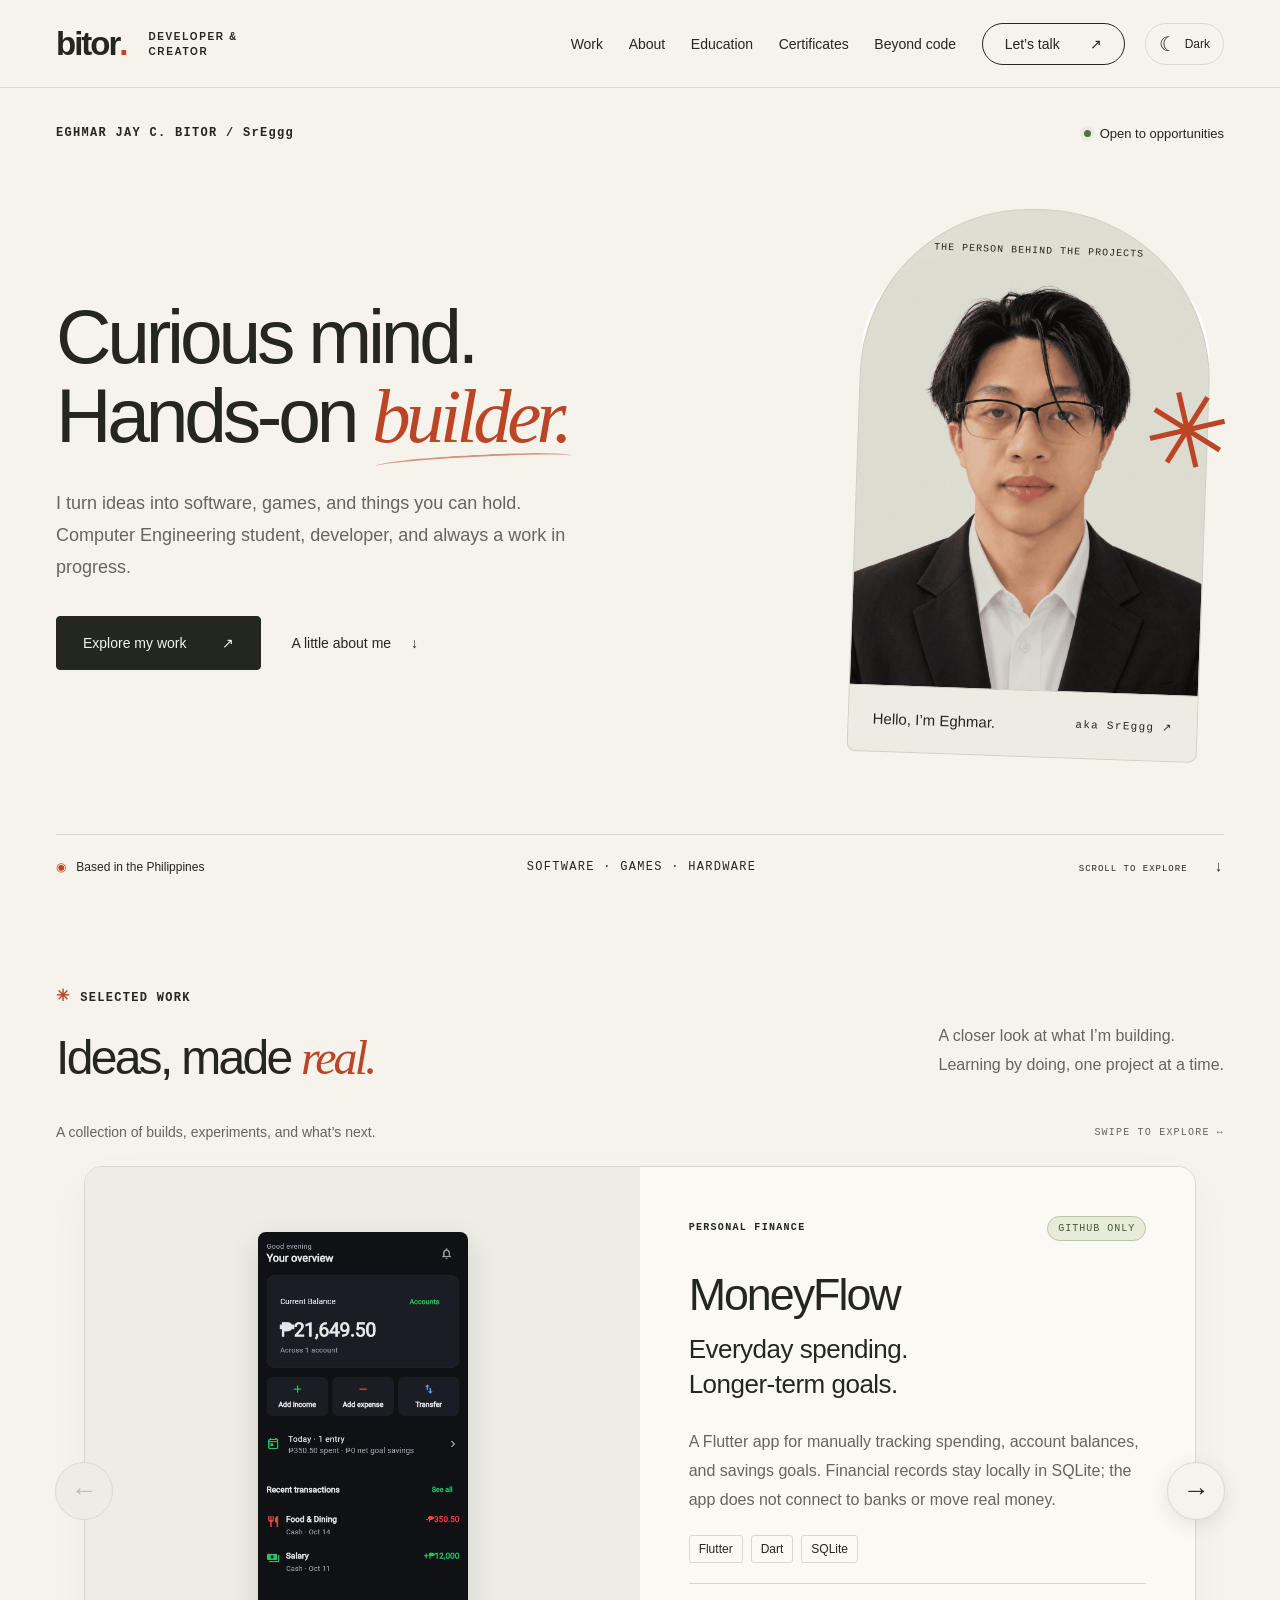
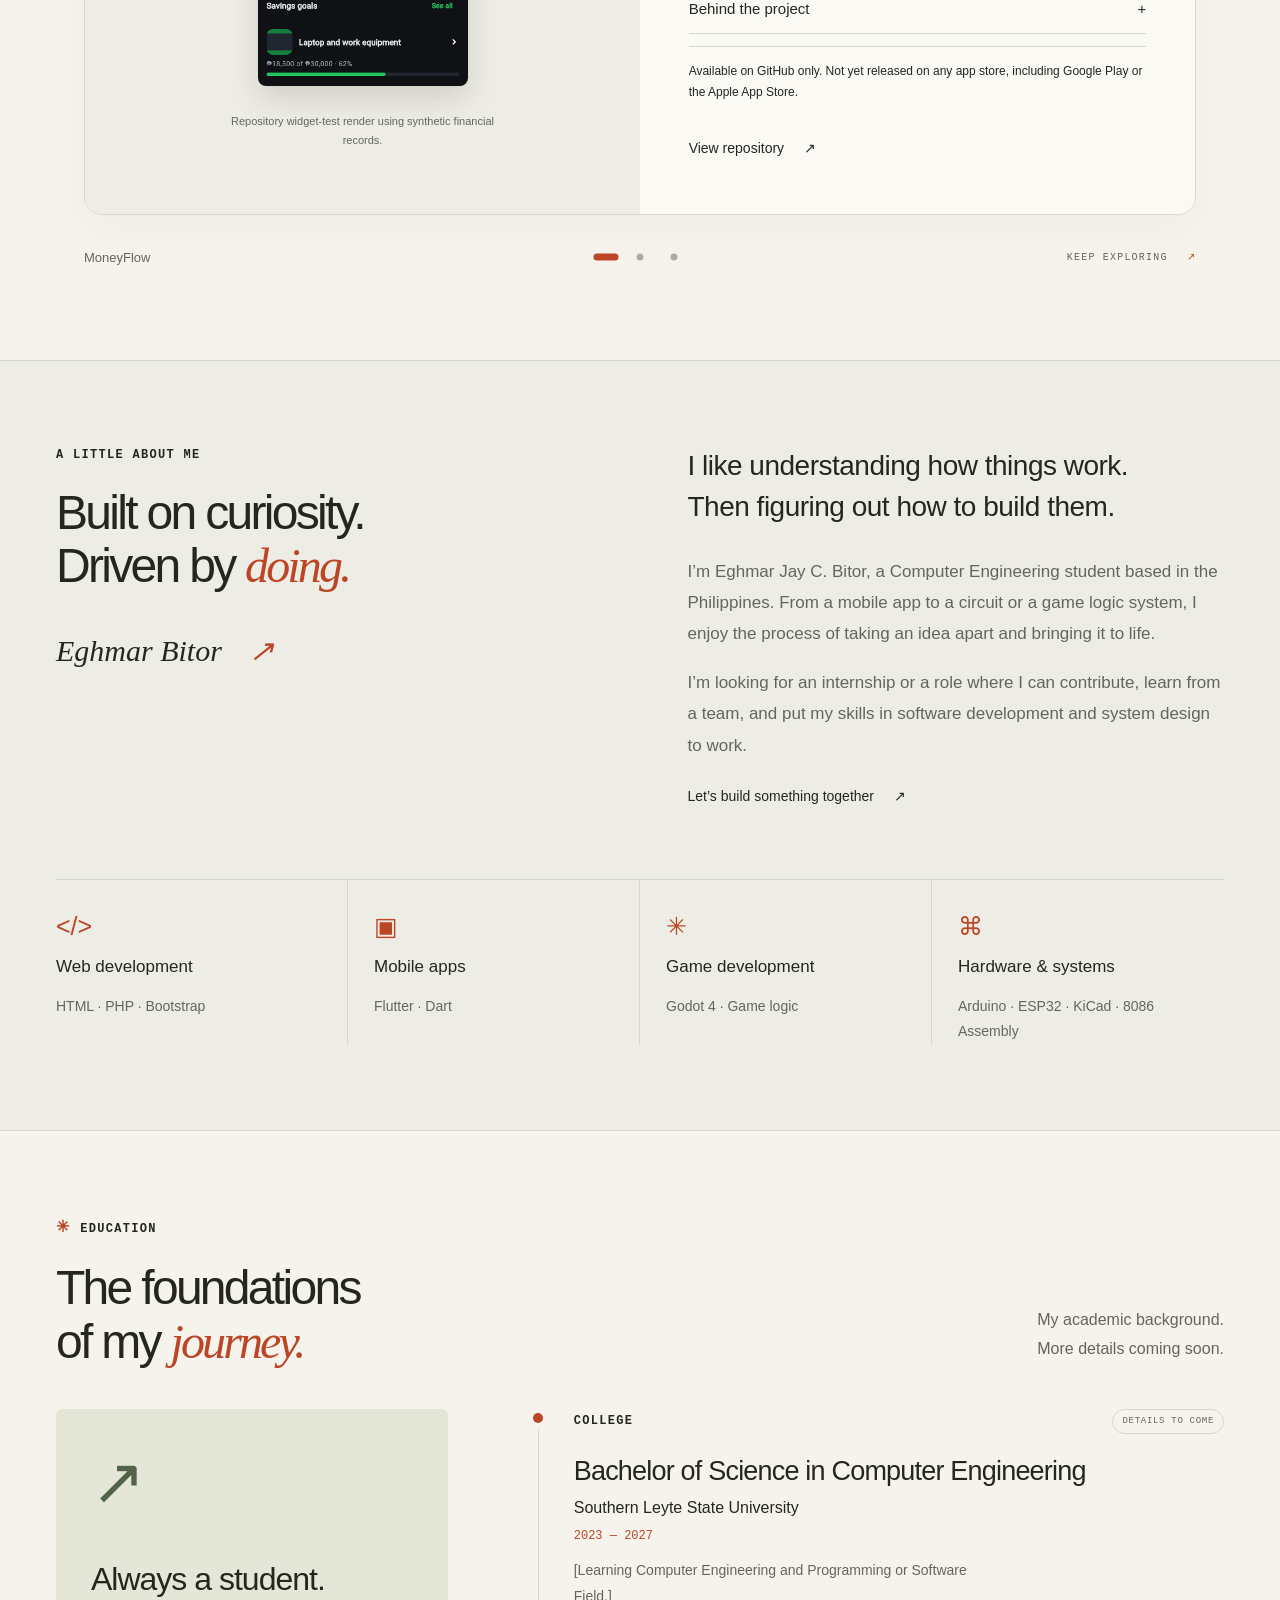
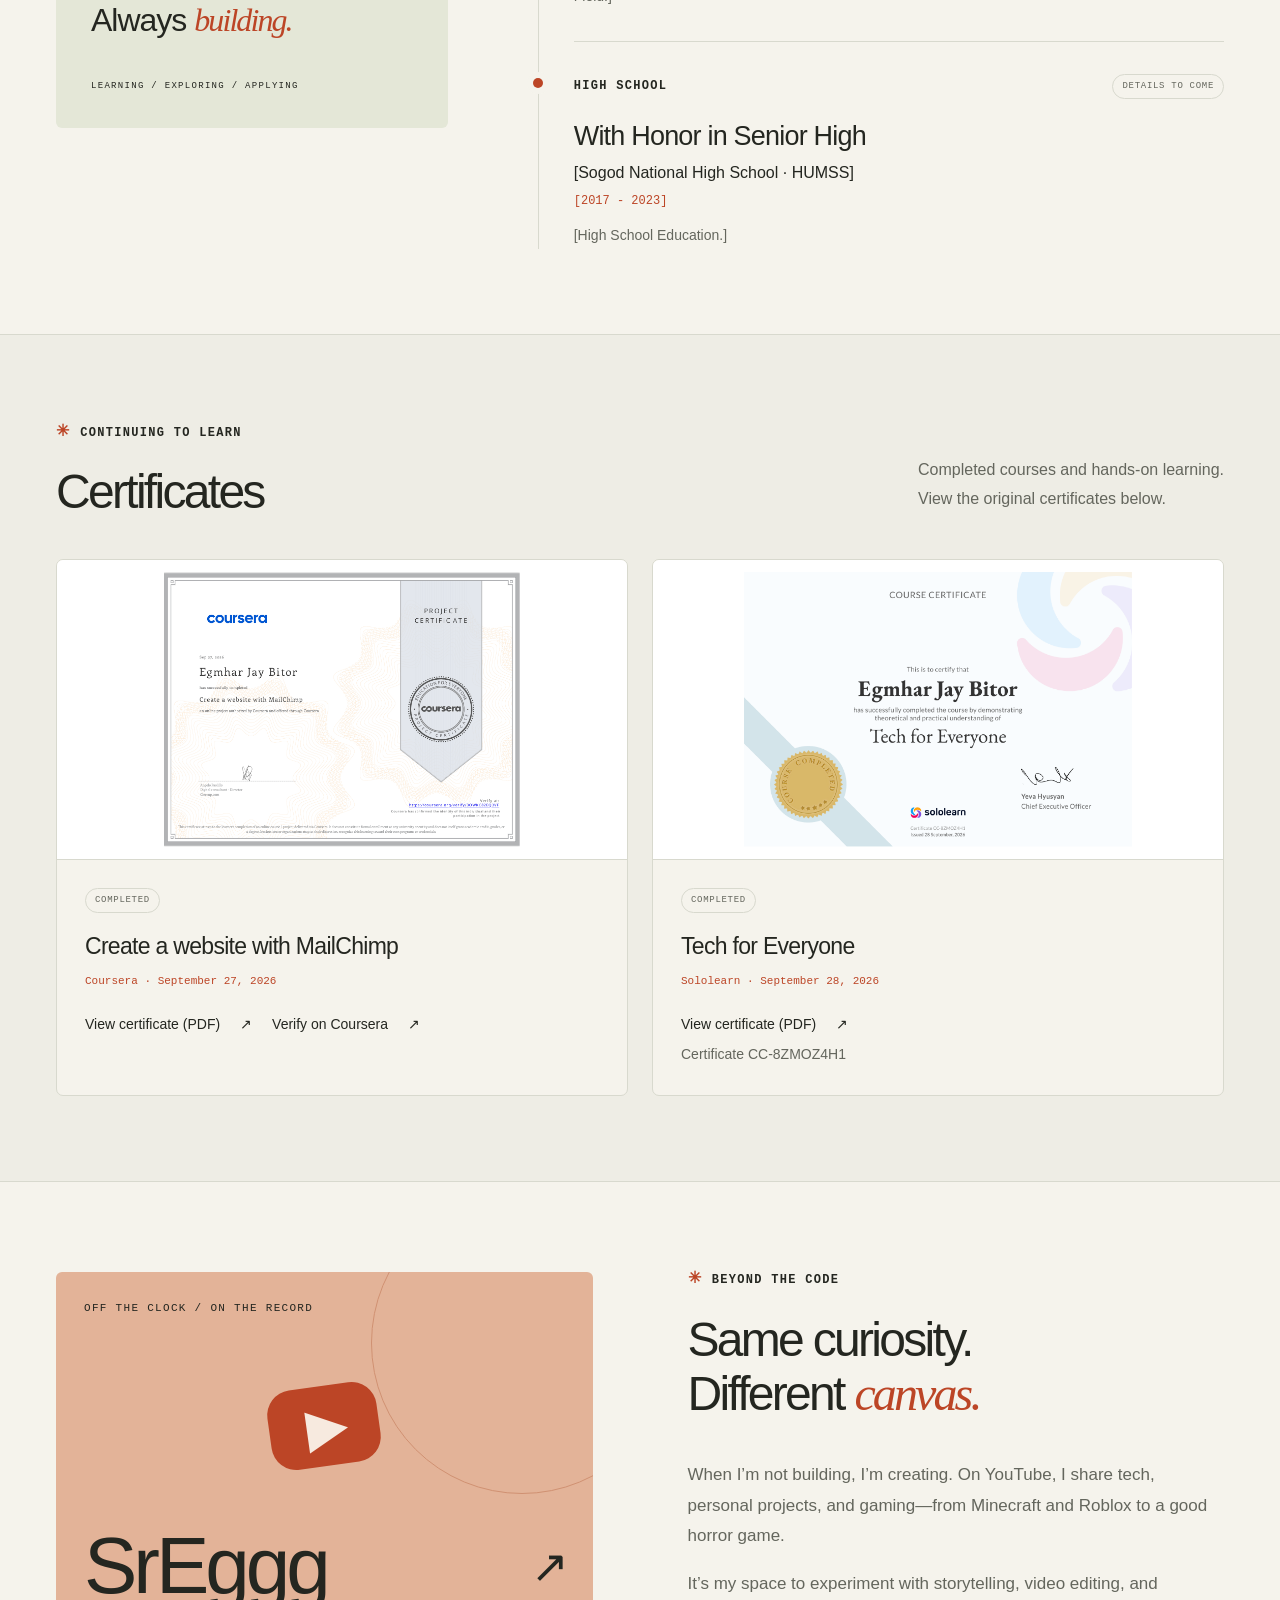
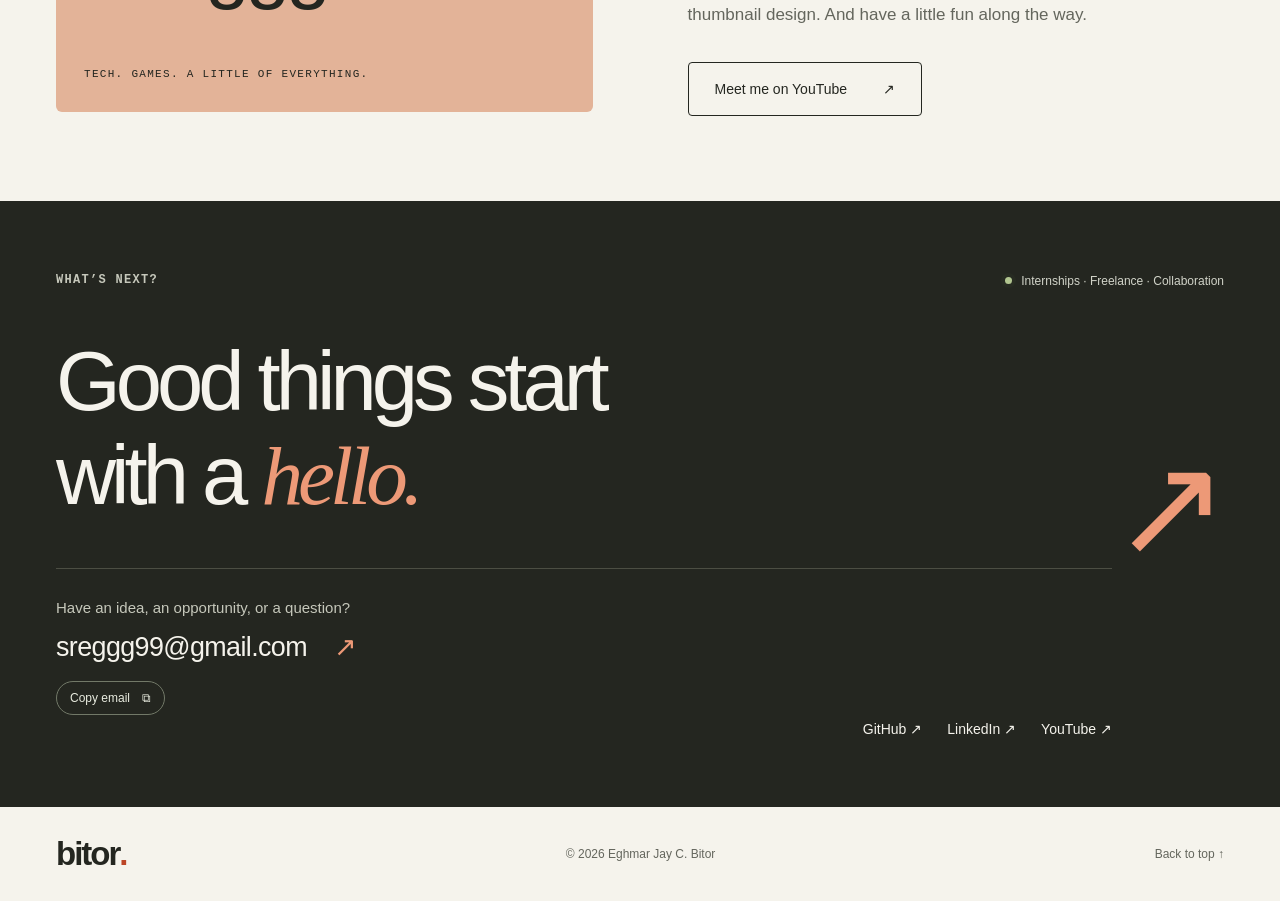
==== commit 7f086110: "update education" ====
--- a/index.html
+++ b/index.html
@@ -60,8 +60,8 @@
       <div class="education-layout">
         <div class="education-note"><span class="education-symbol" aria-hidden="true">↗</span><p>Always a student.<br>Always <span class="serif">building.</span></p><span class="mono">LEARNING / EXPLORING / APPLYING</span></div>
         <div class="education-timeline">
-          <article class="education-entry"><div class="entry-meta"><span class="eyebrow">COLLEGE</span><span class="placeholder-badge">DETAILS TO COME</span></div><h3>Bachelor of Science in Computer Engineering</h3><p class="institution">Southern Leyte State University</p><p class="entry-dates">2023 — 2027</p><p class="entry-description">[Add your degree details, relevant coursework, and academic highlights here.]</p></article>
-          <article class="education-entry"><div class="entry-meta"><span class="eyebrow">HIGH SCHOOL</span><span class="placeholder-badge">DETAILS TO COME</span></div><h3>Sogod Nation High School</h3><p class="institution">[School name · Strand or program]</p><p class="entry-dates">[Years attended]</p><p class="entry-description">[Add a short description of your earlier education here.]</p></article>
+          <article class="education-entry"><div class="entry-meta"><span class="eyebrow">COLLEGE</span><span class="placeholder-badge">DETAILS TO COME</span></div><h3>Bachelor of Science in Computer Engineering</h3><p class="institution">Southern Leyte State University</p><p class="entry-dates">2023 — 2027</p><p class="entry-description">[Learning Computer Engineering and Programming or Software Field.]</p></article>
+          <article class="education-entry"><div class="entry-meta"><span class="eyebrow">HIGH SCHOOL</span><span class="placeholder-badge">DETAILS TO COME</span></div><h3>With Honor in Senior High</h3><p class="institution">[Sogod National High School · HUMSS]</p><p class="entry-dates">[2017 - 2023]</p><p class="entry-description">[High School Education.]</p></article>
         </div>
       </div>
     </section>
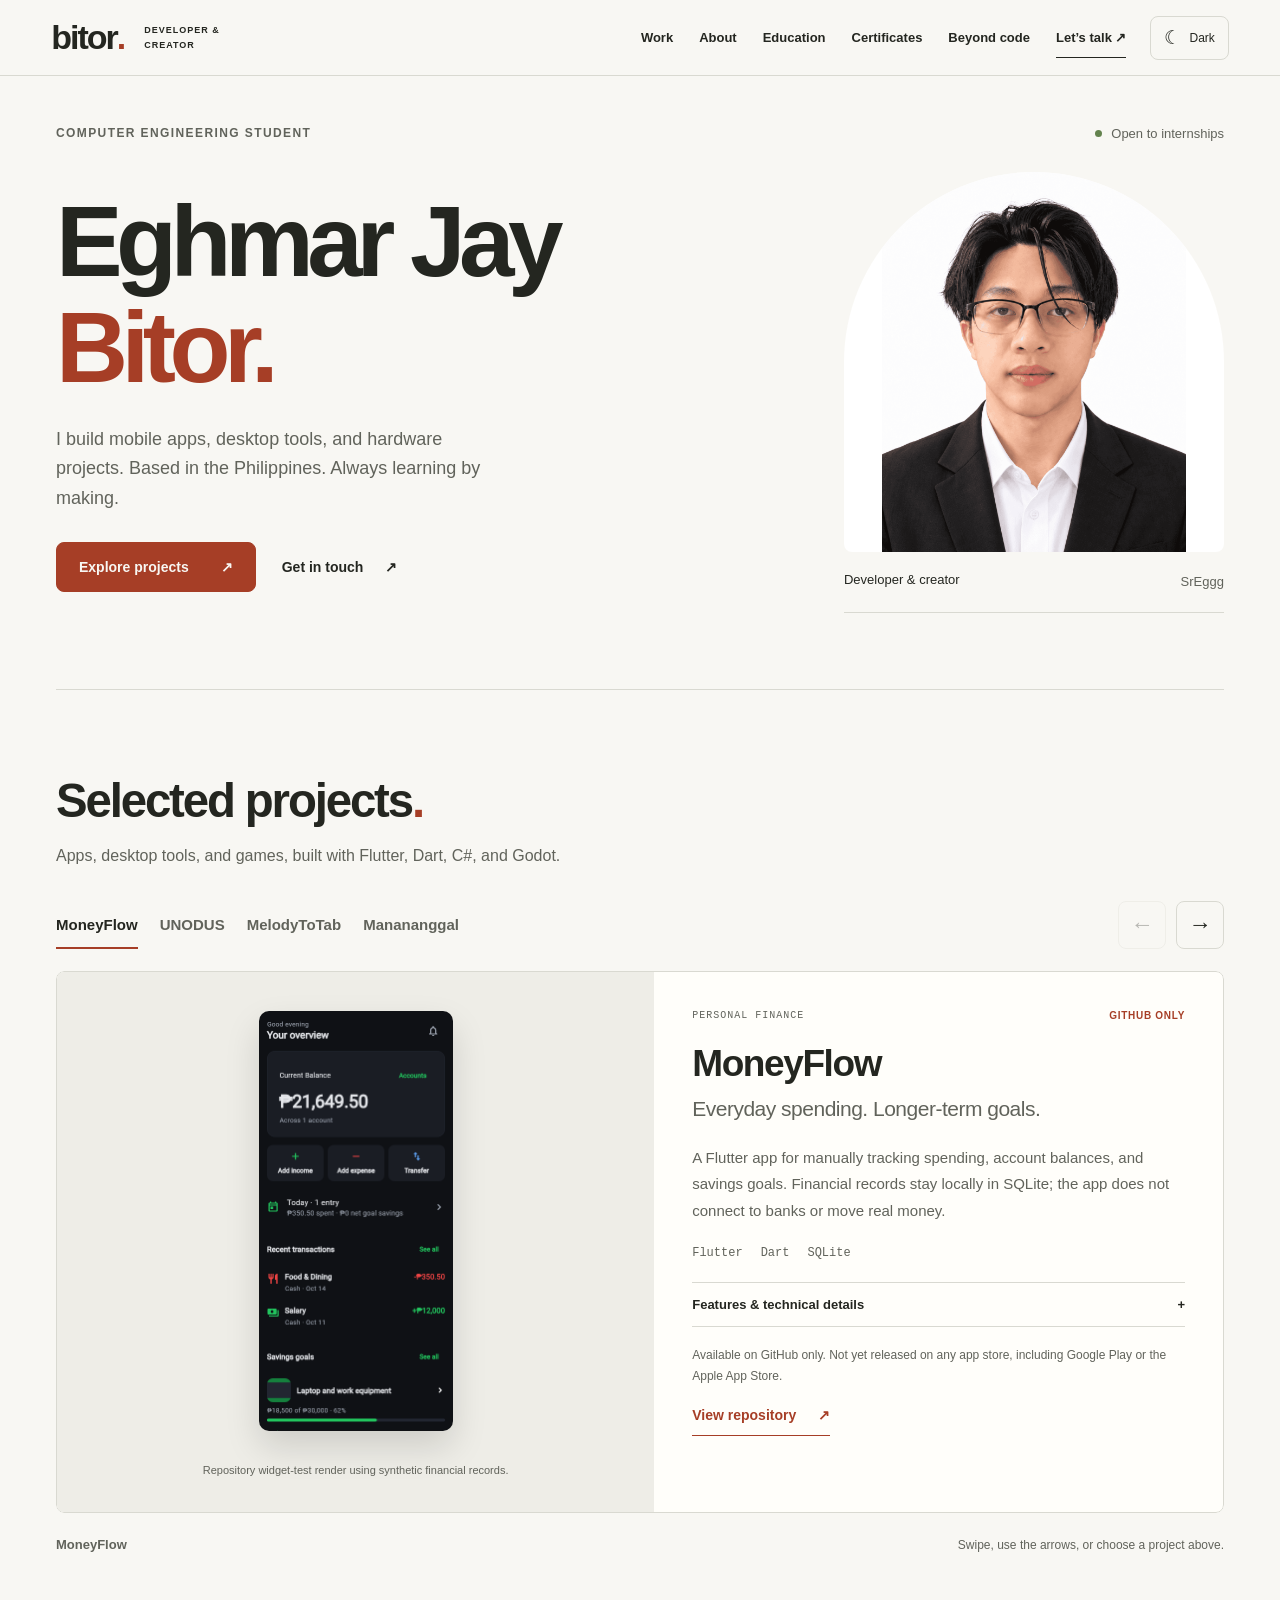
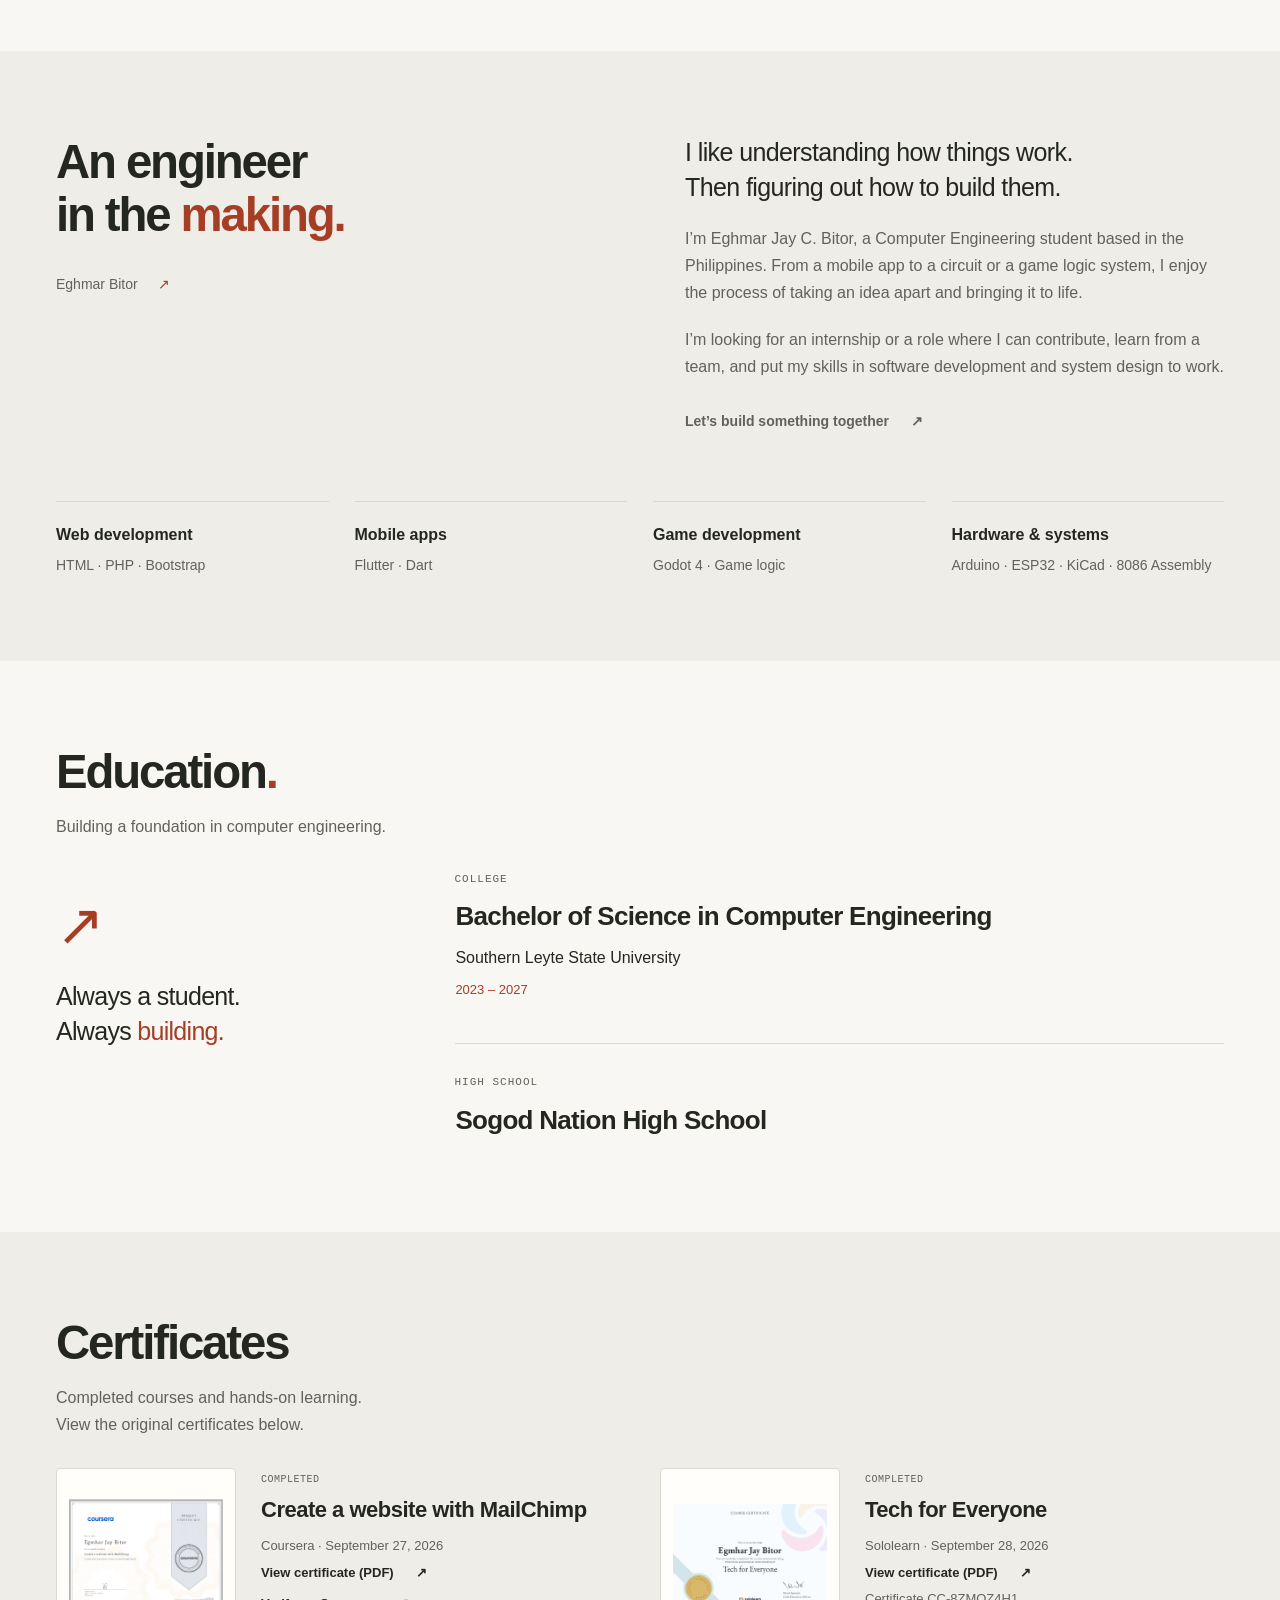
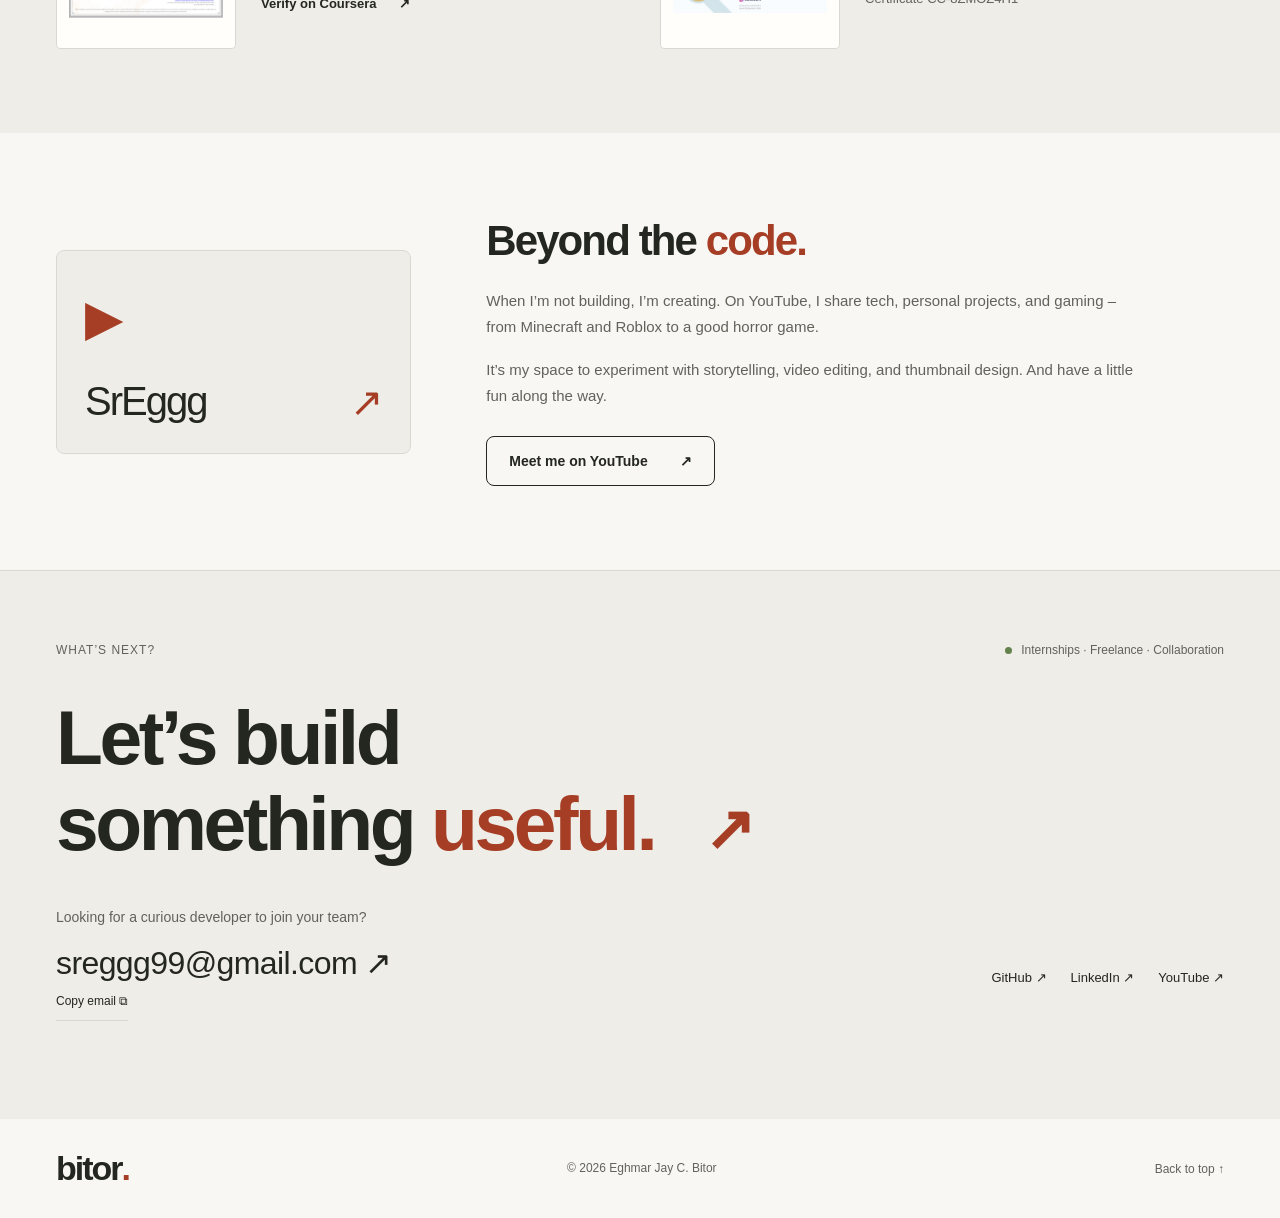
==== commit 3b63999a: "Update portfolio" ====
--- a/index.html
+++ b/index.html
@@ -3,13 +3,13 @@
 <head>
   <meta charset="utf-8">
   <meta name="viewport" content="width=device-width, initial-scale=1">
-  <meta name="description" content="Eghmar Jay C. Bitor — Computer Engineering student in the Philippines, building mobile apps, games, and hardware. Explore my work and get in touch.">
+  <meta name="description" content="Eghmar Jay C. Bitor  –  Computer Engineering student in the Philippines, building mobile apps, games, and hardware. Explore projects and get in touch.">
   <meta name="theme-color" content="#f5f3ec">
-  <title>Eghmar Bitor — Developer & Creator</title>
+  <title>Eghmar Bitor  –  Developer & Creator</title>
   <link rel="icon" href="pic1favicon.jpg">
   <script src="theme.js"></script>
-  <link rel="stylesheet" href="style.css?v=projects-20261014">
-  <script src="script.js?v=projects-20261014" defer></script>
+  <link rel="stylesheet" href="style.css?v=works-game-20261022">
+  <script src="script.js?v=works-game-20261022" defer></script>
 </head>
 <body>
   <a class="skip-link" href="#main">Skip to content</a>
@@ -20,20 +20,20 @@
     <nav id="navigation" aria-label="Main navigation">
       <a href="#projects">Work</a><a href="#about">About</a><a href="#education">Education</a><a href="#achievements">Certificates</a><a href="#youtube">Beyond code</a><a class="nav-contact" href="#contact">Let’s talk <span aria-hidden="true">↗</span></a>
     </nav>
-    <div class="reading-progress" aria-hidden="true"></div>
+
   </header>
   <main id="main">
     <section class="hero wrap" id="home" aria-labelledby="hero-title">
-      <div class="hero-top"><span class="eyebrow">EGHMAR JAY C. BITOR / SrEggg</span><span class="availability"><i aria-hidden="true"></i> Open to opportunities</span></div>
+      <div class="hero-top"><span class="eyebrow">COMPUTER ENGINEERING STUDENT</span><span class="availability"><i aria-hidden="true"></i> Open to internships</span></div>
       <div class="hero-grid">
-        <div class="hero-copy"><h1 id="hero-title">Curious mind.<br>Hands-on <span class="serif">builder.</span></h1><p class="hero-intro">I turn ideas into software, games, and things you can hold. Computer Engineering student, developer, and always a work in progress.</p><div class="hero-actions"><a class="button" href="#projects">Explore my work <span aria-hidden="true">↗</span></a><a class="text-link" href="#about">A little about me <span aria-hidden="true">↓</span></a></div></div>
-        <div class="portrait-card"><span class="portrait-label">THE PERSON BEHIND THE PROJECTS</span><img src="EggProfile.png" width="1080" height="1080" alt="Portrait of Eghmar Bitor" fetchpriority="high"><span class="portrait-star" aria-hidden="true">✳</span><div class="portrait-bottom"><span>Hello, I’m Eghmar.</span><span class="mono">aka SrEggg ↗</span></div></div>
+        <div class="hero-copy"><h1 id="hero-title">Eghmar Jay<br><span class="serif">Bitor.</span></h1><p class="hero-intro">I build mobile apps, desktop tools, and hardware projects. Based in the Philippines. Always learning by making.</p><div class="hero-actions"><a class="button" href="#projects">Explore projects <span aria-hidden="true">↗</span></a><a class="text-link" href="mailto:sreggg99@gmail.com">Get in touch <span aria-hidden="true">↗</span></a></div></div>
+        <div class="portrait-card"><img src="EggProfile.png" width="1080" height="1080" alt="Portrait of Eghmar Bitor" fetchpriority="high"><div class="portrait-bottom"><span>Developer & creator</span><span class="mono">SrEggg</span></div></div>
       </div>
-      <div class="hero-bottom"><span><span class="location-dot" aria-hidden="true">◉</span> Based in the Philippines</span><span class="mono">SOFTWARE · GAMES · HARDWARE</span><a href="#projects" aria-label="Scroll to selected work">SCROLL TO EXPLORE <span aria-hidden="true">↓</span></a></div>
+
     </section>
     <section class="work section wrap" id="projects" aria-labelledby="work-title">
-      <div class="section-heading"><div><p class="eyebrow">SELECTED WORK</p><h2 id="work-title">Ideas, made <span class="serif">real.</span></h2></div><p>A closer look at what I’m building.<br>Learning by doing, one project at a time.</p></div>
-      <div class="gallery-toolbar"><p id="gallery-hint">A collection of builds, experiments, and what’s next.</p><span class="gallery-swipe-hint">SWIPE TO EXPLORE ↔</span></div>
+      <div class="section-heading"><div><h2 id="work-title">Selected projects<span class="serif">.</span></h2></div><p>Apps, desktop tools, and games, built with Flutter, Dart, C#, and Godot.</p></div>
+      <div class="gallery-toolbar"><div class="gallery-dots" role="group" aria-label="Choose a project"></div></div>
       <div class="gallery-frame">
         <div class="gallery-buttons" hidden>
           <button type="button" class="gallery-prev" aria-label="Previous project" aria-controls="project-gallery"><span aria-hidden="true">←</span></button>
@@ -42,36 +42,39 @@
       <div class="project-gallery" id="project-gallery" role="region" aria-label="Project gallery" aria-describedby="gallery-hint" tabindex="0">
       <article class="project-card" aria-labelledby="moneyflow-title">
 <figure class="project-art repository-art phone-art"><a href="assets/moneyflow-home.png" target="_blank" rel="noopener noreferrer" aria-label="Open full-size screenshot"><img src="assets/moneyflow-home.png" alt="MoneyFlow home screen with balances, transactions, and savings goals" loading="lazy"></a><figcaption>Repository widget-test render using synthetic financial records.</figcaption></figure>
-<div class="project-copy"><div class="project-top"><span class="eyebrow">PERSONAL FINANCE</span><span class="badge">GITHUB ONLY</span></div><h3 id="moneyflow-title">MoneyFlow</h3><p class="project-subtitle">Everyday spending.<br>Longer-term goals.</p><p>A Flutter app for manually tracking spending, account balances, and savings goals. Financial records stay locally in SQLite; the app does not connect to banks or move real money.</p><div class="tags"><span>Flutter</span><span>Dart</span><span>SQLite</span></div><details><summary>Behind the project <span aria-hidden="true">+</span></summary><div class="project-details"><p>Record income, expenses, withdrawals, and transfers; plan savings goals; review spending summaries; set budgets and recurring rules; export or restore JSON backups. Recurring rules run when the app starts or when Run Due is used.</p></div></details><p class="release-status">Available on GitHub only. Not yet released on any app store, including Google Play or the Apple App Store.</p><a class="text-link" href="https://github.com/SrEgggg/MoneyFlow_App" target="_blank" rel="noopener noreferrer">View repository <span aria-hidden="true">↗</span></a></div></article>
+<div class="project-copy"><div class="project-top"><span class="eyebrow">PERSONAL FINANCE</span><span class="badge">GITHUB ONLY</span></div><h3 id="moneyflow-title">MoneyFlow</h3><p class="project-subtitle">Everyday spending. Longer-term goals.</p><p>A Flutter app for manually tracking spending, account balances, and savings goals. Financial records stay locally in SQLite; the app does not connect to banks or move real money.</p><div class="tags"><span>Flutter</span><span>Dart</span><span>SQLite</span></div><details><summary>Features & technical details <span aria-hidden="true">+</span></summary><div class="project-details"><p>Record income, expenses, withdrawals, and transfers; plan savings goals; review spending summaries; set budgets and recurring rules; export or restore JSON backups. Recurring rules run when the app starts or when Run Due is used.</p></div></details><p class="release-status">Available on GitHub only. Not yet released on any app store, including Google Play or the Apple App Store.</p><a class="text-link" href="https://github.com/SrEgggg/MoneyFlow_App" target="_blank" rel="noopener noreferrer">View repository <span aria-hidden="true">↗</span></a></div></article>
       <article class="project-card" aria-labelledby="unodus-title">
 <div class="project-art" aria-label="UNODUS concept illustration, not an app screenshot"><span class="art-caption mono">UNODUS / GWA CALCULATOR</span><div class="orbit orbit-one"></div><div class="app-tile" aria-hidden="true"><span>u.</span><div>UNODUS</div></div><span class="art-foot mono">CONCEPT ILLUSTRATION · NO REPOSITORY SCREENSHOT</span></div>
-<div class="project-copy"><div class="project-top"><span class="eyebrow">ACADEMIC PLANNING</span><span class="badge">GITHUB ONLY</span></div><h3 id="unodus-title">UNODUS</h3><p class="project-subtitle">Your grades.<br>The bigger picture.</p><p>A GWA calculator for tracking subjects, units, and grades across semesters and academic years. The GitHub project is named UnoDOS Calculator.</p><div class="tags"><span>Flutter</span><span>Dart</span><span>SQLite</span><span>Provider</span></div><details><summary>Behind the project <span aria-hidden="true">+</span></summary><div class="project-details"><p>Track cumulative GWA, explore hypothetical grades with the what-if simulator, review academic trends, and export records to CSV. Uses local SQLite storage and Provider for state management.</p></div></details><p class="release-status">Available on GitHub only. Not yet released on any app store, including Google Play or the Apple App Store.</p><a class="text-link" href="https://github.com/SrEgggg/UnoDOS-Calculator" target="_blank" rel="noopener noreferrer">View repository <span aria-hidden="true">↗</span></a></div></article>
+<div class="project-copy"><div class="project-top"><span class="eyebrow">ACADEMIC PLANNING</span><span class="badge">GITHUB ONLY</span></div><h3 id="unodus-title">UNODUS</h3><p class="project-subtitle">Your grades. The bigger picture.</p><p>A GWA calculator for tracking subjects, units, and grades across semesters and academic years. The GitHub project is named UnoDOS Calculator.</p><div class="tags"><span>Flutter</span><span>Dart</span><span>SQLite</span><span>Provider</span></div><details><summary>Features & technical details <span aria-hidden="true">+</span></summary><div class="project-details"><p>Track cumulative GWA, explore hypothetical grades with the what-if simulator, review academic trends, and export records to CSV. Uses local SQLite storage and Provider for state management.</p></div></details><p class="release-status">Available on GitHub only. Not yet released on any app store, including Google Play or the Apple App Store.</p><a class="text-link" href="https://github.com/SrEgggg/UnoDOS-Calculator" target="_blank" rel="noopener noreferrer">View repository <span aria-hidden="true">↗</span></a></div></article>
       <article class="project-card" aria-labelledby="melody-title">
 <figure class="project-art repository-art desktop-art"><a href="assets/melody-transcription.jpg" target="_blank" rel="noopener noreferrer" aria-label="Open full-size screenshot"><img src="assets/melody-transcription.jpg" alt="MelodyToTab showing a waveform, detected notes, and guitar chord suggestions" loading="lazy"></a><figcaption>Actual app capture from the repository using generated reference audio.</figcaption></figure>
-<div class="project-copy"><div class="project-top"><span class="eyebrow">MUSIC & AUDIO</span><span class="badge">WORKING MVP</span></div><h3 id="melody-title">MelodyToTab</h3><p class="project-subtitle">Hum an idea.<br>Find it on the guitar.</p><p>A local Windows app that turns short, unaccompanied hummed or sung melodies into editable notes, guitar tablature, and suggested chord progressions.</p><div class="tags"><span>C#</span><span>.NET 10</span><span>Windows Forms</span><span>NAudio</span></div><details><summary>Behind the project <span aria-hidden="true">+</span></summary><div class="project-details"><p>Record or import WAV audio, edit notes and fingerings, compare original and synthesized playback, save .mtab projects, and export PDF or melody-only MIDI. Clean single-voice recordings work best; key, rhythm, and chords are estimates to review.</p></div></details><p class="release-status">Working MVP, as described in the repository. Source available on GitHub; no GitHub release was listed when checked on October 14, 2026.</p><a class="text-link" href="https://github.com/SrEgggg/MelodyToTab" target="_blank" rel="noopener noreferrer">View repository <span aria-hidden="true">↗</span></a></div></article>
+<div class="project-copy"><div class="project-top"><span class="eyebrow">MUSIC & AUDIO</span><span class="badge">WORKING MVP</span></div><h3 id="melody-title">MelodyToTab</h3><p class="project-subtitle">Hum an idea. Find it on the guitar.</p><p>A local Windows app that turns short, unaccompanied hummed or sung melodies into editable notes, guitar tablature, and suggested chord progressions.</p><div class="tags"><span>C#</span><span>.NET 10</span><span>Windows Forms</span><span>NAudio</span></div><details><summary>Features & technical details <span aria-hidden="true">+</span></summary><div class="project-details"><p>Record or import WAV audio, edit notes and fingerings, compare original and synthesized playback, save .mtab projects, and export PDF or melody-only MIDI. Clean single-voice recordings work best; key, rhythm, and chords are estimates to review.</p></div></details><p class="release-status">Working MVP, as described in the repository. Source available on GitHub; no GitHub release was listed when checked on October 14, 2026.</p><a class="text-link" href="https://github.com/SrEgggg/MelodyToTab" target="_blank" rel="noopener noreferrer">View repository <span aria-hidden="true">↗</span></a></div></article>
+      <article class="project-card" aria-labelledby="manananggal-title" data-gallery-label="Manananggal">
+<figure class="project-art repository-art desktop-art"><a href="https://sregg.itch.io/manananggal-before-sunrise" target="_blank" rel="noopener noreferrer" aria-label="View Manananggal: Before Sunrise on itch.io"><img src="https://img.itch.zone/aW1hZ2UvNTE3NTIyOC8zMDk5MDc1MS5wbmc=/original/rlkt4z.png" alt="Manananggal: Before Sunrise gameplay screenshot from its itch.io page" loading="lazy"></a><figcaption>Gameplay screenshot from the itch.io page.</figcaption></figure>
+<div class="project-copy"><div class="project-top"><span class="eyebrow">GAME DEVELOPMENT</span><span class="badge">PLAYABLE PROTOTYPE</span></div><h3 id="manananggal-title">Manananggal: Before Sunrise</h3><p class="project-subtitle">A stealth game rooted in Philippine folklore.</p><p>A Godot prototype where you hide your lower body, collect two dreams, evade village patrols, and reunite before a five-minute night ends.</p><div class="tags"><span>Godot</span><span>2D stealth</span><span>HTML5</span></div><details><summary>Features &amp; technical details <span aria-hidden="true">+</span></summary><div class="project-details"><p>One playable village, different target types, night modifiers, and abilities for luring patrols, extinguishing lanterns, hiding in shadows, and placing a decoy. Requires a keyboard and mouse; mobile and controller controls are not included.</p><p>The itch.io page discloses AI-assisted code and AI-generated and edited artwork. Art, audio, animations, and difficulty are still being refined.</p></div></details><p class="release-status">Playable prototype on itch.io. The page offers a browser version; development is ongoing.</p><a class="text-link" href="https://sregg.itch.io/manananggal-before-sunrise" target="_blank" rel="noopener noreferrer">Play on itch.io <span aria-hidden="true">↗</span></a></div></article>
       </div>
       </div>
-      <div class="gallery-footer"><p class="gallery-status" role="status" aria-live="polite" aria-atomic="true"></p><div class="gallery-dots" role="group" aria-label="Choose a project"></div><span class="gallery-footer-note">KEEP EXPLORING <span aria-hidden="true">↗</span></span></div>
+      <div class="gallery-footer"><p class="gallery-status" role="status" aria-live="polite" aria-atomic="true"></p><p class="gallery-keyboard-hint" id="gallery-hint">Swipe, use the arrows, or choose a project above.</p></div>
     </section>
-    <section class="about section" id="about" aria-labelledby="about-title"><div class="wrap"><div class="about-grid"><div><p class="eyebrow">A LITTLE ABOUT ME</p><h2 id="about-title">Built on curiosity.<br>Driven by <span class="serif">doing.</span></h2><div class="about-signature">Eghmar Bitor <span>↗</span></div></div><div class="about-copy"><p class="lead">I like understanding how things work.<br>Then figuring out how to build them.</p><p>I’m Eghmar Jay C. Bitor, a Computer Engineering student based in the Philippines. From a mobile app to a circuit or a game logic system, I enjoy the process of taking an idea apart and bringing it to life.</p><p>I’m looking for an internship or a role where I can contribute, learn from a team, and put my skills in software development and system design to work.</p><a class="text-link" href="#contact">Let’s build something together <span aria-hidden="true">↗</span></a></div></div><div class="skills-grid"><article><span class="skill-icon" aria-hidden="true">&lt;/&gt;</span><h3>Web development</h3><p>HTML · PHP · Bootstrap</p></article><article><span class="skill-icon" aria-hidden="true">▣</span><h3>Mobile apps</h3><p>Flutter · Dart</p></article><article><span class="skill-icon" aria-hidden="true">✳</span><h3>Game development</h3><p>Godot 4 · Game logic</p></article><article><span class="skill-icon" aria-hidden="true">⌘</span><h3>Hardware & systems</h3><p>Arduino · ESP32 · KiCad · 8086 Assembly</p></article></div></div></section>
+    <section class="about section" id="about" aria-labelledby="about-title"><div class="wrap"><div class="about-grid"><div><h2 id="about-title">An engineer<br>in the <span class="serif">making.</span></h2><div class="about-signature">Eghmar Bitor <span>↗</span></div></div><div class="about-copy"><p class="lead">I like understanding how things work.<br>Then figuring out how to build them.</p><p>I’m Eghmar Jay C. Bitor, a Computer Engineering student based in the Philippines. From a mobile app to a circuit or a game logic system, I enjoy the process of taking an idea apart and bringing it to life.</p><p>I’m looking for an internship or a role where I can contribute, learn from a team, and put my skills in software development and system design to work.</p><a class="text-link" href="#contact">Let’s build something together <span aria-hidden="true">↗</span></a></div></div><div class="skills-grid"><article><span class="skill-icon" aria-hidden="true">&lt;/&gt;</span><h3>Web development</h3><p>HTML · PHP · Bootstrap</p></article><article><span class="skill-icon" aria-hidden="true">▣</span><h3>Mobile apps</h3><p>Flutter · Dart</p></article><article><span class="skill-icon" aria-hidden="true">✳</span><h3>Game development</h3><p>Godot 4 · Game logic</p></article><article><span class="skill-icon" aria-hidden="true">⌘</span><h3>Hardware & systems</h3><p>Arduino · ESP32 · KiCad · 8086 Assembly</p></article></div></div></section>
     <!-- EDUCATION: Replace the bracketed text with your school, qualification, dates, and highlights. Duplicate an education-entry article for another school. -->
     <section class="education section wrap" id="education" aria-labelledby="education-title">
-      <div class="section-heading"><div><p class="eyebrow">EDUCATION</p><h2 id="education-title">The foundations<br>of my <span class="serif">journey.</span></h2></div><p>My academic background.<br>More details coming soon.</p></div>
+      <div class="section-heading"><div><h2 id="education-title">Education<span class="serif">.</span></h2></div><p>Building a foundation in computer engineering.</p></div>
       <div class="education-layout">
         <div class="education-note"><span class="education-symbol" aria-hidden="true">↗</span><p>Always a student.<br>Always <span class="serif">building.</span></p><span class="mono">LEARNING / EXPLORING / APPLYING</span></div>
         <div class="education-timeline">
-          <article class="education-entry"><div class="entry-meta"><span class="eyebrow">COLLEGE</span><span class="placeholder-badge">DETAILS TO COME</span></div><h3>Bachelor of Science in Computer Engineering</h3><p class="institution">Southern Leyte State University</p><p class="entry-dates">2023 — 2027</p><p class="entry-description">[Learning Computer Engineering and Programming or Software Field.]</p></article>
-          <article class="education-entry"><div class="entry-meta"><span class="eyebrow">HIGH SCHOOL</span><span class="placeholder-badge">DETAILS TO COME</span></div><h3>With Honor in Senior High</h3><p class="institution">[Sogod National High School · HUMSS]</p><p class="entry-dates">[2017 - 2023]</p><p class="entry-description">[High School Education.]</p></article>
+          <article class="education-entry"><div class="entry-meta"><span class="eyebrow">COLLEGE</span></div><h3>Bachelor of Science in Computer Engineering</h3><p class="institution">Southern Leyte State University</p><p class="entry-dates">2023  –  2027</p><!-- Editor note: Add your degree details, relevant coursework, and academic highlights here. --></article>
+          <article class="education-entry"><div class="entry-meta"><span class="eyebrow">HIGH SCHOOL</span></div><h3>Sogod Nation High School</h3><!-- Editor note: School name · Strand or program --><!-- Editor note: Years attended --><!-- Editor note: Add a short description of your earlier education here. --></article>
         </div>
       </div>
     </section>
     <section class="achievements section" id="achievements" aria-labelledby="achievements-title"><div class="wrap">
-<div class="section-heading"><div><p class="eyebrow">CONTINUING TO LEARN</p><h2 id="achievements-title">Certificates</h2></div><p>Completed courses and hands-on learning.<br>View the original certificates below.</p></div><div class="achievement-grid certificate-grid">
+<div class="section-heading"><div><h2 id="achievements-title">Certificates</h2></div><p>Completed courses and hands-on learning.<br>View the original certificates below.</p></div><div class="achievement-grid certificate-grid">
 <article class="achievement-card"><a class="achievement-visual" href="assets/coursera-mailchimp.pdf" target="_blank" rel="noopener noreferrer" aria-label="View Create a website with MailChimp certificate"><img src="assets/coursera-mailchimp.png" alt="Create a website with MailChimp certificate from Coursera" loading="lazy"></a><div class="achievement-content"><span class="placeholder-badge">COMPLETED</span><h3>Create a website with MailChimp</h3><p class="achievement-issuer">Coursera · <time datetime="2026-09-27">September 27, 2026</time></p><a class="text-link" href="assets/coursera-mailchimp.pdf" target="_blank" rel="noopener noreferrer">View certificate (PDF) <span aria-hidden="true">↗</span></a><a class="text-link" href="https://coursera.org/verify/3OWKC82EQ3VF" target="_blank" rel="noopener noreferrer">Verify on Coursera <span aria-hidden="true">↗</span></a></div></article>
 <article class="achievement-card"><a class="achievement-visual" href="assets/sololearn-tech-for-everyone.pdf" target="_blank" rel="noopener noreferrer" aria-label="View Tech for Everyone certificate"><img src="assets/sololearn-tech-for-everyone.png" alt="Tech for Everyone certificate from Sololearn" loading="lazy"></a><div class="achievement-content"><span class="placeholder-badge">COMPLETED</span><h3>Tech for Everyone</h3><p class="achievement-issuer">Sololearn · <time datetime="2026-09-28">September 28, 2026</time></p><a class="text-link" href="assets/sololearn-tech-for-everyone.pdf" target="_blank" rel="noopener noreferrer">View certificate (PDF) <span aria-hidden="true">↗</span></a><p>Certificate CC-8ZMOZ4H1</p></div></article>
 </div></div></section>
-    <section class="creator section wrap" id="youtube" aria-labelledby="creator-title"><div class="creator-art" aria-hidden="true"><span class="mono">OFF THE CLOCK / ON THE RECORD</span><div class="play-mark">▶</div><div class="creator-handle">SrEggg<span>↗</span></div><span class="mono">TECH. GAMES. A LITTLE OF EVERYTHING.</span></div><div class="creator-copy"><p class="eyebrow">BEYOND THE CODE</p><h2 id="creator-title">Same curiosity.<br>Different <span class="serif">canvas.</span></h2><p>When I’m not building, I’m creating. On YouTube, I share tech, personal projects, and gaming—from Minecraft and Roblox to a good horror game.</p><p>It’s my space to experiment with storytelling, video editing, and thumbnail design. And have a little fun along the way.</p><a class="button button-outline" href="https://www.youtube.com/@SrEggg" target="_blank" rel="noopener noreferrer">Meet me on YouTube <span aria-hidden="true">↗</span></a></div></section>
-    <section class="contact" id="contact" aria-labelledby="contact-title"><div class="wrap"><div class="contact-top"><p class="eyebrow">WHAT’S NEXT?</p><span class="availability"><i aria-hidden="true"></i> Internships · Freelance · Collaboration</span></div><h2 id="contact-title">Good things start<br>with a <span class="serif">hello.</span><span class="contact-arrow" aria-hidden="true">↗</span></h2><div class="contact-bottom"><div><p>Have an idea, an opportunity, or a question?</p><a class="email-link" href="mailto:sreggg99@gmail.com">sreggg99@gmail.com <span aria-hidden="true">↗</span></a><button class="copy-email" type="button">Copy email <span aria-hidden="true">⧉</span></button><span class="copy-status" role="status" aria-live="polite"></span></div><div class="socials"><a href="https://github.com/SrEgggg" target="_blank" rel="noopener noreferrer">GitHub ↗</a><a href="https://www.linkedin.com/in/egmhar-jay-bitor-666b873b5/" target="_blank" rel="noopener noreferrer">LinkedIn ↗</a><a href="https://www.youtube.com/@SrEggg" target="_blank" rel="noopener noreferrer">YouTube ↗</a></div></div></div></section>
+    <section class="creator section wrap" id="youtube" aria-labelledby="creator-title"><div class="creator-art" aria-hidden="true"><span class="mono">OFF THE CLOCK / ON THE RECORD</span><div class="play-mark">▶</div><div class="creator-handle">SrEggg<span>↗</span></div><span class="mono">TECH. GAMES. A LITTLE OF EVERYTHING.</span></div><div class="creator-copy"><h2 id="creator-title">Beyond the <span class="serif">code.</span></h2><p>When I’m not building, I’m creating. On YouTube, I share tech, personal projects, and gaming – from Minecraft and Roblox to a good horror game.</p><p>It’s my space to experiment with storytelling, video editing, and thumbnail design. And have a little fun along the way.</p><a class="button button-outline" href="https://www.youtube.com/@SrEggg" target="_blank" rel="noopener noreferrer">Meet me on YouTube <span aria-hidden="true">↗</span></a></div></section>
+    <section class="contact" id="contact" aria-labelledby="contact-title"><div class="wrap"><div class="contact-top"><p class="eyebrow">WHAT’S NEXT?</p><span class="availability"><i aria-hidden="true"></i> Internships · Freelance · Collaboration</span></div><h2 id="contact-title">Let’s build<br>something <span class="serif">useful.</span><span class="contact-arrow" aria-hidden="true">↗</span></h2><div class="contact-bottom"><div><p>Looking for a curious developer to join your team?</p><a class="email-link" href="mailto:sreggg99@gmail.com">sreggg99@gmail.com <span aria-hidden="true">↗</span></a><button class="copy-email" type="button">Copy email <span aria-hidden="true">⧉</span></button><span class="copy-status" role="status" aria-live="polite"></span></div><div class="socials"><a href="https://github.com/SrEgggg" target="_blank" rel="noopener noreferrer">GitHub ↗</a><a href="https://www.linkedin.com/in/egmhar-jay-bitor-666b873b5/" target="_blank" rel="noopener noreferrer">LinkedIn ↗</a><a href="https://www.youtube.com/@SrEggg" target="_blank" rel="noopener noreferrer">YouTube ↗</a></div></div></div></section>
   </main>
   <footer class="wrap"><a href="#home" class="brand">bitor<span class="brand-dot">.</span></a><p>© <span id="year">2026</span> Eghmar Jay C. Bitor</p><a href="#home">Back to top ↑</a></footer>
 </body>
--- a/style.css
+++ b/style.css
@@ -1,36 +1,59 @@
-:root{--paper:#f5f3ec;--ink:#242620;--muted:#64665d;--line:#d8d9ce;--accent:#bc4526;--orange:#df6944;--serif:Georgia,'Times New Roman',serif}*{box-sizing:border-box}html{scroll-behavior:smooth;scroll-padding-top:100px}body{margin:0;background:var(--paper);color:var(--ink);font-family:Arial,Helvetica,sans-serif;-webkit-font-smoothing:antialiased}a{color:inherit;text-decoration:none}button{font:inherit}a,button,summary{-webkit-tap-highlight-color:transparent}a:focus-visible,button:focus-visible,summary:focus-visible{outline:3px solid var(--accent);outline-offset:6px}::selection{background:#e8aa8f;color:var(--ink)}.wrap{width:min(1240px,calc(100% - 96px));margin:auto}.header{height:94px;display:flex;align-items:center;justify-content:space-between;padding:0 48px;border-bottom:1px solid var(--line);position:sticky;top:0;z-index:20;background:rgba(245,243,236,.97)}.brand{font-size:33px;font-weight:800;letter-spacing:-2px;display:flex;align-items:center}.brand-dot{color:var(--accent)}.brand-caption{font-size:9px;letter-spacing:1.6px;line-height:1.5;margin-left:22px;max-width:100px}.header nav{display:flex;align-items:center;gap:34px;font-size:13px}.header nav a{padding:12px 0}.header nav a:hover,.text-link:hover,footer>a:last-child:hover{color:var(--accent)}.header .nav-contact{border:1px solid var(--ink);border-radius:30px;padding:12px 22px;display:flex;gap:30px}.menu-toggle{display:none}.eyebrow,.mono{font:10px/1.6 'Courier New',monospace;letter-spacing:1.3px}.eyebrow{font-weight:700;margin:0 0 20px}.hero{padding-top:42px}.hero-top{display:flex;justify-content:space-between;align-items:center}.hero-top .eyebrow{margin:0}.availability{font-size:11px;display:inline-flex;align-items:center;gap:9px}.availability i{width:7px;height:7px;background:#4e7346;border-radius:50%;box-shadow:0 0 0 4px #4e734610}.hero-grid{display:grid;grid-template-columns:1.6fr 1fr;gap:64px;align-items:center;padding:58px 0 68px}h1,h2,h3,p{margin-top:0}h1{font-size:clamp(54px,6.3vw,89px);line-height:1.03;letter-spacing:-5px;font-weight:500;margin-bottom:30px}.serif{font-family:var(--serif);font-weight:400;font-style:italic;color:var(--accent);letter-spacing:-.06em}.hero-intro{max-width:455px;font-size:16px;line-height:1.8;color:var(--muted);margin-bottom:32px}.hero-actions{display:flex;align-items:center;gap:30px}.button{display:inline-flex;align-items:center;justify-content:space-between;gap:36px;padding:17px 24px;background:var(--ink);color:var(--paper);border:1px solid var(--ink);border-radius:4px;font-size:12px;transition:background .2s,transform .2s}.button:hover{background:var(--accent);border-color:var(--accent);transform:translateY(-2px)}.text-link{font-size:12px;display:inline-flex;gap:20px;align-items:center;padding:10px 0}.portrait-card{position:relative;background:#dfded3;border:1px solid #d0cfc3;border-radius:170px 170px 8px 8px;padding-top:45px;transform:rotate(2deg);max-width:375px;justify-self:end;width:100%}.portrait-label{position:absolute;left:0;right:0;top:35px;text-align:center;font:8px 'Courier New',monospace;letter-spacing:1px}.portrait-card img{display:block;width:100%;height:auto;mix-blend-mode:multiply;border-radius:100px 100px 0 0}.portrait-bottom{background:#edece3;padding:20px;display:flex;justify-content:space-between;align-items:center;border-top:1px solid #cccbbf;border-radius:0 0 8px 8px;font-size:12px}.portrait-bottom .mono{font-size:9px}.portrait-star{position:absolute;right:-25px;top:30%;font-size:105px;line-height:1;color:var(--accent);transform:rotate(-15deg)}.hero-bottom{display:flex;justify-content:space-between;align-items:center;border-top:1px solid var(--line);padding:23px 0;font-size:10px}.hero-bottom>a{font:9px 'Courier New',monospace;letter-spacing:1px}.hero-bottom>a span{margin-left:20px;font-size:15px}.location-dot{color:var(--accent);margin-right:7px}.section{padding-top:105px;padding-bottom:105px}.section-heading{display:flex;justify-content:space-between;align-items:end;margin-bottom:40px}.section-heading h2{margin-bottom:0}h2{font-size:clamp(38px,4.1vw,58px);font-weight:500;letter-spacing:-2.7px;line-height:1.12}.section-heading>p{font-size:13px;line-height:1.8;color:var(--muted);margin-bottom:5px}.project-card{display:grid;grid-template-columns:1.1fr 1fr;border:1px solid var(--line);border-radius:8px;overflow:hidden;background:#faf9f4}.project-art{min-height:485px;position:relative;background:#dce2c8;overflow:hidden;display:flex;align-items:center;justify-content:center}.art-caption{position:absolute;top:27px;left:28px;font-size:9px}.art-foot{position:absolute;bottom:25px;left:28px;font-size:8px;color:#586148}.orbit{position:absolute;width:400px;height:400px;border:1px solid #bdc8a4;border-radius:50%;transform:rotate(-30deg)}.orbit-two{width:550px;height:260px}.app-tile{background:#344739;color:#eff1de;width:190px;height:210px;border-radius:38px;transform:rotate(-9deg);box-shadow:18px 24px 0 #bec9a8;display:flex;flex-direction:column;align-items:center;justify-content:center;position:relative}.app-tile>span{font-size:110px;font-weight:700;letter-spacing:-12px;line-height:1}.app-tile>div{font-size:23px;font-weight:700;letter-spacing:-1px;margin-top:8px}.app-tile>div>span{font-weight:400;color:#c4d1a8}.floating-note{position:absolute;font:italic 18px var(--serif);background:#faf9ef;padding:12px 17px;border:1px solid #c6cbb6;box-shadow:0 4px 12px #3447390a}.note-one{left:28px;top:122px;transform:rotate(-7deg)}.note-two{right:25px;bottom:95px;transform:rotate(7deg)}.project-copy{padding:38px}.project-top{display:flex;align-items:center;justify-content:space-between;gap:12px}.project-top .eyebrow{font-size:8px;margin:0}.badge{font:8px 'Courier New',monospace;letter-spacing:1px;border:1px solid #b9c4a6;border-radius:20px;padding:6px 10px;white-space:nowrap;color:#495839;background:#e7ecd9}.project-copy h3{font-size:42px;letter-spacing:-2px;margin:28px 0 12px;font-weight:500}.project-subtitle{font-size:21px;line-height:1.35;letter-spacing:-.5px}.project-copy>p:not(.project-subtitle){font-size:13px;line-height:1.8;color:var(--muted)}.tags{display:flex;gap:8px;flex-wrap:wrap;margin:20px 0}.tags span{border:1px solid var(--line);border-radius:3px;padding:6px 9px;font-size:9px}.project-copy details{border-top:1px solid var(--line);border-bottom:1px solid var(--line);margin:20px 0 12px}.project-copy summary{padding:16px 0;cursor:pointer;font-size:12px;display:flex;justify-content:space-between}.project-copy summary::-webkit-details-marker{display:none}details[open] summary span{transform:rotate(45deg)}.project-details{font-size:12px;color:var(--muted);line-height:1.8}.about{background:#eeede5;border-top:1px solid var(--line);border-bottom:1px solid var(--line)}.about-grid{display:grid;grid-template-columns:1fr 1fr;gap:95px}.about-signature{font:italic 30px var(--serif);margin-top:40px}.about-signature span{color:var(--accent);margin-left:20px}.about-copy>p{color:var(--muted);font-size:14px;line-height:1.85}.about-copy .lead{font-size:23px;line-height:1.45;color:var(--ink);letter-spacing:-.5px}.skills-grid{display:grid;grid-template-columns:repeat(4,1fr);margin-top:65px;border-top:1px solid #cccec1}.skills-grid article{padding:28px 20px 0;border-right:1px solid #cccec1}.skills-grid article:first-child{padding-left:0}.skills-grid article:last-child{border:0}.skill-icon{color:var(--accent);font-size:25px;display:block;height:45px}.skills-grid h3{font-size:13px;font-weight:500}.skills-grid p{color:var(--muted);font-size:11px;line-height:1.8;margin:0}.creator{display:grid;grid-template-columns:1fr 1fr;gap:95px;align-items:center}.creator-art{height:370px;background:#e3b398;border-radius:6px;display:flex;flex-direction:column;justify-content:space-between;padding:28px;position:relative;overflow:hidden}.creator-art:before{content:'';position:absolute;width:300px;height:300px;border:1px solid #d09172;border-radius:50%;right:-80px;top:-80px}.creator-art>.mono{font-size:8px;position:relative}.play-mark{font-size:54px;align-self:center;color:#f7eadf;background:var(--accent);border-radius:25px;width:110px;height:80px;display:grid;place-items:center;padding-left:7px;transform:rotate(-8deg);margin-top:15px}.creator-handle{font-size:64px;letter-spacing:-4px;display:flex;justify-content:space-between;align-items:center}.creator-handle span{font-size:45px}.creator-copy p:not(.eyebrow){font-size:14px;line-height:1.8;color:var(--muted)}.button-outline{background:transparent;color:var(--ink);margin-top:15px}.button-outline:hover{color:white}.contact{background:var(--ink);color:var(--paper);padding:58px 0}.contact-top{display:flex;justify-content:space-between;align-items:center}.contact-top .eyebrow{margin:0;color:#c6c8bb}.contact .availability{font-size:10px;color:#d1d3c8}.contact .availability i{background:#b2c690}.contact h2{font-size:clamp(50px,7vw,96px);letter-spacing:-5px;margin:45px 0}.contact .serif{color:#ed9977}.contact-arrow{float:right;font-size:140px;font-family:Arial;font-weight:300;color:#ed9977}.contact-bottom{border-top:1px solid #4c4e43;padding-top:30px;display:flex;align-items:end;justify-content:space-between;gap:20px}.contact-bottom p{font-size:12px;color:#c6c8bb}.email-link{font-size:clamp(18px,2.1vw,28px);letter-spacing:-.6px}.email-link span{margin-left:20px;color:#ed9977}.socials{display:flex;gap:25px;font-size:11px}.socials a:hover,.email-link:hover{color:#ed9977}footer{padding-top:28px;padding-bottom:28px;display:flex;justify-content:space-between;align-items:center}footer p,footer>a:last-child{font-size:10px;margin:0;color:var(--muted)}.skip-link{position:fixed;top:8px;left:8px;z-index:50;padding:14px;background:var(--ink);color:#fff;transform:translateY(-150%)}.skip-link:focus{transform:none}
-@media(min-width:1500px){.hero-grid{padding-top:80px;padding-bottom:85px}}
-@media(max-width:1000px){.wrap{width:calc(100% - 56px)}.header{padding:0 28px}.hero-grid{gap:36px;grid-template-columns:1.35fr 1fr}h1{letter-spacing:-3px}.hero-actions{gap:15px}.button{gap:22px;padding:16px 18px}.portrait-bottom{padding:15px;font-size:10px}.portrait-bottom .mono{font-size:8px}.about-grid,.creator{gap:45px}.project-copy{padding:28px}.hero-bottom .mono{display:none}.section{padding-top:75px;padding-bottom:75px}.brand-caption{display:none}}
-@media(max-width:700px){html{scroll-padding-top:90px}.wrap{width:calc(100% - 40px)}.header{height:76px;padding:0 20px;flex-wrap:wrap}.brand{font-size:30px}.menu-toggle{display:flex;gap:16px;align-items:center;border:1px solid var(--line);border-radius:25px;background:transparent;padding:10px 16px;font-size:12px}.menu-toggle span{font-size:19px}.header nav{display:none;position:absolute;top:75px;left:0;right:0;background:var(--paper);border-bottom:1px solid var(--line);padding:20px;align-items:stretch;gap:5px;flex-direction:column}.header nav.is-open{display:flex}.header nav a{padding:14px 0}.header .nav-contact{margin-top:8px;justify-content:space-between;padding:14px 18px}.hero{padding-top:27px}.hero-top{align-items:start;gap:18px;flex-direction:column}.hero-top .eyebrow{font-size:9px}.hero-top .availability{font-size:10px}.hero-grid{grid-template-columns:1fr;padding:33px 0 38px;gap:40px}h1{font-size:clamp(48px,11.8vw,78px);letter-spacing:-3px;margin-bottom:22px}.hero-intro{font-size:14px;max-width:480px}.hero-actions{gap:24px;flex-wrap:wrap}.hero-actions .text-link{font-size:11px}.portrait-card{max-width:320px;justify-self:center;width:85%}.portrait-star{font-size:85px;right:-22px}.portrait-bottom{padding:19px}.hero-bottom{gap:15px;font-size:9px}.hero-bottom>a{font-size:8px}.hero-bottom>a span{margin-left:8px}.section{padding-top:60px;padding-bottom:60px}.section-heading{display:block;margin-bottom:26px}.section-heading>p{margin:20px 0 0;font-size:12px}h2{font-size:40px;letter-spacing:-2px}.eyebrow{font-size:9px;margin-bottom:16px}.project-card{grid-template-columns:1fr}.project-art{min-height:355px}.app-tile{width:150px;height:170px;border-radius:30px}.app-tile>span{font-size:90px}.app-tile>div{font-size:20px}.note-one{left:16px;top:95px;font-size:15px}.note-two{right:15px;bottom:60px;font-size:15px}.project-copy{padding:25px}.project-copy h3{font-size:36px;margin-top:24px}.about-grid,.creator{grid-template-columns:1fr;gap:30px}.about-signature{margin:25px 0 10px;font-size:25px}.about-copy .lead{font-size:21px}.skills-grid{grid-template-columns:1fr 1fr;margin-top:35px;gap:0}.skills-grid article{padding:22px 12px!important;border:0;border-bottom:1px solid #cccec1}.skills-grid article:nth-child(odd){padding-left:0!important;border-right:1px solid #cccec1}.skills-grid article:last-child{border-bottom:1px solid #cccec1}.skills-grid h3{font-size:12px}.skills-grid p{font-size:10px}.creator-art{height:320px}.creator-copy{padding-top:8px}.contact{padding:38px 0}.contact-top{align-items:start;gap:20px;flex-direction:column}.contact h2{font-size:clamp(47px,10.5vw,74px);letter-spacing:-2.5px;margin:35px 0}.contact-arrow{font-size:60px;float:none;display:inline-block;margin-left:20px}.contact-bottom{flex-direction:column;align-items:start;gap:30px}.email-link{font-size:22px}.email-link span{margin-left:8px}.socials{gap:25px}footer{gap:20px;flex-wrap:wrap}footer .brand{font-size:26px}footer p{font-size:9px}footer>a:last-child{font-size:9px}}
-@media(prefers-reduced-motion:reduce){html{scroll-behavior:auto}*,*:before,*:after{transition:none!important;animation:none!important}}
-/* Education and achievements */
-.education-layout{display:grid;grid-template-columns:.8fr 1.4fr;gap:clamp(40px,7vw,110px);align-items:start}.education-note{padding:35px;background:#e4e7d7;border-radius:6px}.education-symbol{display:block;font-size:65px;color:#536347;margin-bottom:40px}.education-note>p{font-size:32px;line-height:1.3;letter-spacing:-1px}.education-note .mono{font-size:9px}.education-timeline{border-left:1px solid var(--line);padding-left:35px}.education-entry{position:relative;padding:0 0 32px;margin-bottom:32px;border-bottom:1px solid var(--line)}.education-entry:last-child{margin-bottom:0;padding-bottom:0;border-bottom:0}.education-entry:before{content:'';position:absolute;left:-41px;top:4px;width:10px;height:10px;border-radius:50%;background:var(--accent);box-shadow:0 0 0 6px var(--paper)}.entry-meta{display:flex;justify-content:space-between;align-items:center;gap:15px;margin-bottom:22px}.entry-meta .eyebrow{margin:0}.placeholder-badge{display:inline-block;font:9px/1.5 'Courier New',monospace;letter-spacing:.7px;color:var(--muted);border:1px solid var(--line);padding:5px 9px;border-radius:20px}.education-entry h3{font-size:27px;font-weight:500;letter-spacing:-.8px;margin-bottom:12px}.institution{font-size:16px;margin-bottom:10px}.entry-dates{font:12px/1.6 'Courier New',monospace;color:var(--accent)}.entry-description{font-size:14px;line-height:1.8;color:var(--muted);max-width:55ch;margin-bottom:0}.achievements{background:#eeede5;border-block:1px solid var(--line)}.achievement-grid{display:grid;grid-template-columns:repeat(3,minmax(0,1fr));gap:24px}.achievement-card{border:1px solid var(--line);border-radius:7px;overflow:hidden;background:var(--paper)}.achievement-visual{height:210px;display:flex;align-items:center;justify-content:center;flex-direction:column;gap:24px;border-bottom:1px solid var(--line)}.award-visual{background:#e9d9c8;color:#8c5333}.certificate-visual{background:#dce2d5;color:#4f6249}.activity-visual{background:#e0dfd6;color:#666953}.achievement-mark{font-size:70px;line-height:1}.achievement-visual .mono{font-size:9px}.achievement-visual img{width:100%;height:100%;object-fit:contain;padding:16px}.achievement-content{padding:28px}.achievement-content h3{font-size:23px;font-weight:500;letter-spacing:-.7px;margin:20px 0 12px;overflow-wrap:anywhere}.achievement-content p{font-size:14px;line-height:1.8;color:var(--muted);margin-bottom:0}.achievement-content .achievement-issuer{font:11px/1.7 'Courier New',monospace;color:var(--accent);margin-bottom:15px}
-/* Comfortable proportions for larger displays, with bounded reading widths. */
-@media(min-width:1001px){.wrap{width:min(1520px,calc(100% - 112px))}.header{padding-inline:max(56px,calc((100vw - 1520px)/2));height:88px}.header nav{gap:clamp(18px,2vw,32px);font-size:14px}.brand-caption{font-size:10px}.hero{min-height:min(900px,calc(100svh - 88px));display:flex;flex-direction:column;padding-top:36px}.hero-grid{flex:1;grid-template-columns:1.5fr 1fr;gap:clamp(50px,5vw,90px);padding:45px 0 55px}.hero-bottom{margin-top:auto;font-size:12px}.hero h1{font-size:clamp(72px,6vw,110px);letter-spacing:-.055em}.hero-intro{font-size:18px;max-width:530px}.portrait-card{max-width:clamp(350px,27vw,470px);margin-right:18px}.portrait-label{font-size:10px}.portrait-bottom{font-size:15px;padding:24px}.portrait-bottom .mono{font-size:11px}.eyebrow,.mono{font-size:12px}.availability{font-size:13px}.button,.text-link{font-size:14px}.button{padding:18px 26px}.section{padding-block:clamp(85px,6.5vw,125px)}h2{font-size:clamp(48px,3.6vw,67px)}.section-heading>p{font-size:16px}.project-copy{padding:clamp(36px,3vw,55px)}.project-copy h3{font-size:50px}.project-copy>p:not(.project-subtitle),.project-details{font-size:16px}.project-subtitle{font-size:26px}.project-copy summary{font-size:15px}.tags span{font-size:12px}.project-top .eyebrow,.badge{font-size:10px}.project-art{min-height:560px}.app-tile{width:230px;height:250px}.app-tile>span{font-size:130px}.app-tile>div{font-size:27px}.floating-note{font-size:22px}.art-caption{font-size:11px}.art-foot{font-size:10px}.about-copy>p,.creator-copy p:not(.eyebrow){font-size:17px;max-width:60ch}.about-copy .lead{font-size:28px}.skills-grid h3{font-size:17px}.skills-grid p{font-size:14px}.skills-grid article{padding:32px 26px 0}.creator-art{height:440px}.creator-art>.mono{font-size:11px}.creator-handle{font-size:80px}.contact{padding-block:70px}.contact h2{font-size:clamp(78px,6.5vw,116px)}.contact-bottom p{font-size:15px}.socials{font-size:14px}.contact .availability{font-size:12px}footer p,footer>a:last-child{font-size:12px}}
-@media(min-width:701px) and (max-width:1000px){.header nav{gap:16px;font-size:12px}.header .nav-contact{padding:10px 14px;gap:10px}.education-layout{grid-template-columns:.75fr 1.25fr;gap:30px}.education-note{padding:25px}.entry-meta{align-items:start;flex-direction:column;gap:10px}.achievement-grid{gap:16px}.achievement-content{padding:20px}.achievement-content h3{font-size:20px}.achievement-content p{font-size:13px}}
-@media(max-width:700px){.education-layout{grid-template-columns:1fr;gap:35px}.education-note{padding:25px}.education-symbol{font-size:45px;margin-bottom:20px}.education-note>p{font-size:28px}.education-timeline{padding-left:24px;margin-left:5px}.education-entry:before{left:-30px}.entry-meta{align-items:start;flex-wrap:wrap;gap:10px}.education-entry h3{font-size:24px}.institution{font-size:14px}.achievement-grid{grid-template-columns:1fr;gap:22px}.achievement-visual{height:180px}.achievement-content{padding:24px}.header nav{max-height:calc(100dvh - 76px);overflow-y:auto}}
-@media(min-width:701px) and (max-width:1000px){.portrait-star{right:-5px;font-size:85px}}
-/* Color modes and playful details */
-:root{color-scheme:light;--surface:#eeede5;--card:#faf9f4;--header-bg:rgba(245,243,236,.97)}
-:root[data-theme="dark"]{color-scheme:dark;--paper:#191c19;--ink:#eeeee4;--muted:#b5bbaf;--line:#3b4239;--accent:#f1a180;--surface:#222722;--card:#252b25;--header-bg:rgba(25,28,25,.97)}
-body,.header,.about,.achievements,.project-card,.achievement-card{transition:background-color .3s,color .3s,border-color .3s}.header{background:var(--header-bg);gap:20px}.header nav{margin-left:auto;order:1}.theme-toggle{order:2;display:flex;align-items:center;justify-content:center;gap:8px;padding:10px 13px;min-height:42px;background:transparent;color:var(--ink);border:1px solid var(--line);border-radius:30px;cursor:pointer;font-size:12px;white-space:nowrap;transition:background .2s,transform .2s}.theme-icon{font-size:20px;line-height:1}.theme-toggle:hover{background:var(--surface);transform:rotate(-3deg)}.menu-toggle{order:3;color:var(--ink)}.reading-progress{position:absolute;bottom:-1px;left:0;width:100%;height:3px;background:var(--accent);transform:scaleX(0);transform-origin:left;pointer-events:none}.header nav a[aria-current="location"]{color:var(--accent)}.header nav a:not(.nav-contact){position:relative}.header nav a:not(.nav-contact):after{content:'';position:absolute;left:0;bottom:4px;width:100%;height:1px;background:var(--accent);transform:scaleX(0);transform-origin:left;transition:transform .2s}.header nav a:hover:after,.header nav a[aria-current]:after{transform:scaleX(1)}.about,.achievements{background:var(--surface)}.project-card{background:var(--card)}.skills-grid,.skills-grid article{border-color:var(--line)}.portrait-card{transition:transform .2s ease-out}.portrait-star{transition:transform .6s}.portrait-card:hover .portrait-star{transform:rotate(75deg)}.hero h1 .serif{position:relative}.hero h1 .serif:after{content:'';position:absolute;left:2%;right:-2%;bottom:-8px;height:10px;border-top:2px solid currentColor;border-radius:50%;transform:rotate(-3deg);opacity:.55}.section-heading .eyebrow:before,.creator-copy>.eyebrow:before{content:'✳';color:var(--accent);display:inline-block;margin-right:10px;font-size:16px;vertical-align:middle}.achievement-card{transition:transform .25s,box-shadow .25s,border-color .25s}.achievement-mark{transition:transform .4s}.achievement-card:hover{transform:translateY(-7px);border-color:var(--accent);box-shadow:0 18px 35px #00000010}.achievement-card:hover .achievement-mark{transform:rotate(-12deg) scale(1.12)}.skills-grid article{transition:background .2s}.skills-grid article:hover{background:var(--paper)}.skill-icon{transition:transform .25s}.skills-grid article:hover .skill-icon{transform:translateY(-4px)}.button span,.text-link span,.email-link span{display:inline-block;transition:transform .2s}.button:hover span,.text-link:hover span,.email-link:hover span{transform:translate(3px,-3px)}.project-art .app-tile{transition:transform .45s}.project-art:hover .app-tile{transform:rotate(0deg) translateY(-8px)}.creator-art .play-mark{transition:transform .4s}.creator-art:hover .play-mark{transform:rotate(0deg) scale(1.08)}.copy-email{display:flex;align-items:center;gap:12px;margin-top:18px;padding:9px 13px;border:1px solid #727968;border-radius:30px;background:transparent;color:#e8ebdf;font-size:12px;cursor:pointer}.copy-email:hover{background:#3d453a}.copy-status{display:block;min-height:22px;padding-top:8px;color:#d8e2c9;font-size:12px}.contact{background:#242620;color:#f5f3ec}.contact .eyebrow{color:#c6c8bb}
-[data-theme="dark"] .portrait-card{background:#c3c5b5;border-color:#555c4d;color:#252b25}[data-theme="dark"] .portrait-bottom{background:#30382d;color:#edf0df;border-color:#4d5646}[data-theme="dark"] .portrait-star{color:#f1a180}[data-theme="dark"] .project-art{background:#2e3b2f;color:#dce6cf}[data-theme="dark"] .orbit{border-color:#4b5c43}[data-theme="dark"] .app-tile{background:#d2dec0;color:#283d2c;box-shadow:18px 24px 0 #1d291e}[data-theme="dark"] .app-tile>div>span{color:#4c6043}[data-theme="dark"] .floating-note{background:#3d4c38;color:#e4ebd6;border-color:#617057}[data-theme="dark"] .art-foot{color:#b7c6aa}[data-theme="dark"] .badge{background:#34432f;color:#d1e0bc;border-color:#5c7050}[data-theme="dark"] .education-note{background:#303c2e}[data-theme="dark"] .education-symbol{color:#bacb9e}[data-theme="dark"] .award-visual{background:#43392e;color:#e7bb91}[data-theme="dark"] .certificate-visual{background:#303f32;color:#b4d1a6}[data-theme="dark"] .activity-visual{background:#383e39;color:#c0c9b7}[data-theme="dark"] .creator-art{background:#49372f;color:#f0c6aa}[data-theme="dark"] .creator-art:before{border-color:#72503c}[data-theme="dark"] .play-mark{background:#c76b47;color:#fff1e6}[data-theme="dark"] .button:hover{color:#191c19}[data-theme="dark"] .contact{background:#111610;border-top:1px solid var(--line)}
-@keyframes arrive{from{opacity:.25;transform:translateY(20px)}to{opacity:1;transform:translateY(0)}}
-@media(prefers-reduced-motion:no-preference){.arrived{animation:arrive .65s backwards}.achievement-card:nth-child(2).arrived{animation-delay:.08s}.achievement-card:nth-child(3).arrived{animation-delay:.16s}}
-@media(min-width:701px) and (max-width:1150px){.header{gap:12px;padding-inline:24px}.header nav{gap:15px;font-size:12px}.brand-caption{display:none}.header .nav-contact{gap:12px;padding:10px 14px}.theme-label{display:none}.theme-toggle{width:42px;padding:8px}}
-@media(max-width:700px){.header{gap:10px}.theme-toggle{margin-left:auto;padding:8px 12px}.header nav{margin:0}.menu-toggle{margin:0}.header nav a:after{display:none}.copy-status{max-width:280px}.hero h1 .serif:after{bottom:-6px}.achievement-card:hover{transform:none}}
-@media(prefers-reduced-motion:reduce){.portrait-card:hover .portrait-star,.achievement-card:hover,.achievement-card:hover .achievement-mark,.skills-grid article:hover .skill-icon,.project-art:hover .app-tile,.creator-art:hover .play-mark,.theme-toggle:hover,.button:hover,.button:hover span,.text-link:hover span,.email-link:hover span{transform:none}.portrait-card{transform:rotate(2deg)!important}}
+:root{color-scheme:light;--paper:#f5f3ec;--surface:#eae8df;--card:#fcfbf7;--ink:#242620;--muted:#61635b;--line:#d3d3c8;--accent:#b23e21;--accent-soft:#ead5c9;--radius:12px}
+:root[data-theme=dark]{color-scheme:dark;--paper:#191c19;--surface:#222722;--card:#202420;--ink:#f1f0e8;--muted:#b7bdb2;--line:#3c443b;--accent:#f29571;--accent-soft:#49352b}
+*{box-sizing:border-box}html{scroll-behavior:smooth;scroll-padding-top:100px}body{margin:0;background:var(--paper);color:var(--ink);font-family:'Segoe UI',Arial,sans-serif;-webkit-font-smoothing:antialiased}a{color:inherit;text-decoration:none}button{font:inherit;color:inherit;cursor:pointer}button:disabled{cursor:default}a,button,summary{touch-action:manipulation}a:focus-visible,button:focus-visible,summary:focus-visible,[tabindex]:focus-visible{outline:3px solid var(--accent);outline-offset:5px}::selection{background:var(--accent-soft)}img{max-width:100%;display:block}h1,h2,h3,p,figure{margin:0}p{line-height:1.7}h1,h2,h3{text-wrap:balance}[hidden]{display:none!important}.wrap{width:min(1320px,calc(100% - 112px));margin-inline:auto}.section{padding-block:100px}.skip-link{position:fixed;top:-100px;left:20px;padding:16px;background:var(--ink);color:var(--paper);z-index:50}.skip-link:focus{top:10px}
+.header{height:80px;padding-inline:clamp(24px,4vw,64px);display:flex;align-items:center;gap:24px;border-bottom:1px solid var(--line);background:var(--paper);position:sticky;top:0;z-index:20}.brand{display:flex;align-items:center;font-size:34px;font-weight:800;letter-spacing:-2px}.brand-dot{color:var(--accent)}.brand-caption{font-size:9px;letter-spacing:1.2px;max-width:100px;margin-left:20px;line-height:1.6}.header nav{display:flex;align-items:center;gap:26px;margin-left:auto;font-size:13px;font-weight:600}.header nav a{padding-block:12px;white-space:nowrap}.header nav a:hover,.header nav a[aria-current],.text-link:hover{color:var(--accent)}.nav-contact{border-bottom:1px solid var(--ink)}.theme-toggle{order:3;display:flex;align-items:center;gap:8px;min-height:44px;background:transparent;border:1px solid var(--line);border-radius:var(--radius);padding:8px 13px;font-size:12px}.theme-icon{font-size:19px}.menu-toggle{display:none}.eyebrow,.mono{font:11px/1.5 Consolas,monospace;letter-spacing:1px}.eyebrow{color:var(--muted)}.serif{font-family:inherit;font-style:normal;color:var(--accent)}
+.hero{padding-block:44px 72px}.hero-top{display:flex;justify-content:space-between;gap:24px;align-items:center;margin-bottom:30px}.availability{display:inline-flex;align-items:center;gap:9px;font-size:12px;color:var(--muted)}.availability i{width:7px;height:7px;border-radius:50%;background:#63824d}.hero-grid{display:grid;grid-template-columns:1.45fr 1fr;align-items:center;gap:64px}.hero h1{font-size:clamp(48px,5.7vw,84px);font-weight:600;line-height:1.06;letter-spacing:-.065em;margin-bottom:28px}.hero-intro{max-width:430px;color:var(--muted);font-size:18px;margin-bottom:32px}.hero-actions{display:flex;gap:26px;align-items:center;flex-wrap:wrap}.button{display:inline-flex;justify-content:space-between;align-items:center;gap:32px;background:var(--ink);color:var(--paper);border:1px solid var(--ink);border-radius:var(--radius);padding:16px 22px;min-height:50px;font-size:14px;font-weight:600;transition:transform .2s,background .2s}.button:hover{background:var(--accent);color:var(--paper);border-color:var(--accent);transform:translateY(-2px)}.text-link{display:inline-flex;align-items:center;gap:22px;padding-block:12px;font-size:14px;font-weight:600;transition:color .2s}.portrait-card{width:100%;max-width:430px;justify-self:end;background:var(--surface);border-radius:var(--radius);overflow:hidden;border:1px solid var(--line)}.portrait-card img{width:100%;height:clamp(280px,29vw,390px);object-fit:cover;object-position:center 40%}.portrait-bottom{display:flex;justify-content:space-between;gap:12px;padding:18px 22px;font-size:14px}.portrait-bottom .mono{color:var(--muted)}
+.section-heading{margin-bottom:36px;max-width:700px}.section-heading .eyebrow{margin-bottom:15px}h2{font-size:clamp(36px,4vw,58px);line-height:1.12;letter-spacing:-.045em;font-weight:600}.section-heading>p{margin-top:20px;color:var(--muted);font-size:16px}.work{border-top:1px solid var(--line)}.gallery-toolbar{display:flex;justify-content:space-between;align-items:center;margin-bottom:20px;font-size:13px;color:var(--muted);padding-right:128px;min-height:48px}.gallery-swipe-hint{display:none}.gallery-frame{position:relative}.gallery-buttons{position:absolute;right:0;top:-68px;display:flex;gap:10px}.gallery-buttons button{width:48px;height:48px;border:1px solid var(--line);border-radius:50%;background:var(--paper);font-size:23px;transition:background .2s,color .2s,transform .2s}.gallery-buttons button:hover:not(:disabled){background:var(--ink);color:var(--paper);transform:translateY(-2px)}.gallery-buttons button:disabled{opacity:.3}.project-gallery{display:flex;gap:24px;overflow-x:auto;scroll-snap-type:x mandatory;scrollbar-width:none;border-radius:var(--radius)}.project-gallery::-webkit-scrollbar{display:none}.project-card{flex:0 0 100%;min-width:0;display:grid;grid-template-columns:1fr 1fr;align-items:stretch;scroll-snap-align:start;scroll-snap-stop:always;background:var(--card);border:1px solid var(--line);border-radius:var(--radius);overflow:hidden}.project-art{position:relative;min-width:0;background:var(--surface);display:flex;flex-direction:column;align-items:center;justify-content:center;padding:40px;min-height:520px}.repository-art a{display:flex;align-items:center;justify-content:center;width:100%;flex:1}.phone-art img{max-height:420px;width:auto;border-radius:10px;box-shadow:0 16px 35px #0002}.desktop-art img{width:100%;height:auto;border:1px solid var(--line);border-radius:6px;box-shadow:0 16px 35px #0002}.repository-art figcaption{font-size:11px;line-height:1.6;color:var(--muted);max-width:340px;text-align:center;margin-top:24px}.project-copy{padding:40px;min-width:0}.project-top{display:flex;justify-content:space-between;align-items:center;gap:10px;margin-bottom:24px}.badge{font-size:10px;color:var(--accent);font-weight:700;letter-spacing:.7px}.project-copy h3{font-size:36px;font-weight:600;letter-spacing:-1.4px;margin-bottom:12px}.project-subtitle{font-size:23px;line-height:1.25;letter-spacing:-.5px;margin-bottom:18px}.project-copy>p:not(.project-subtitle){font-size:14px;color:var(--muted)}.tags{display:flex;flex-wrap:wrap;gap:8px 16px;margin-block:20px;font:11px Consolas,monospace;color:var(--muted)}details{border-block:1px solid var(--line);margin-bottom:18px}summary{display:flex;justify-content:space-between;cursor:pointer;list-style:none;padding-block:14px;font-size:13px;font-weight:600}summary::-webkit-details-marker{display:none}details[open] summary span{transform:rotate(45deg)}.project-details{font-size:13px;color:var(--muted);padding-bottom:18px}.project-copy .release-status{font-size:12px!important;line-height:1.65}.art-caption{position:absolute;top:30px;left:30px;color:var(--muted)}.art-foot{position:absolute;bottom:30px;left:30px;right:30px;font-size:9px;color:var(--muted)}.orbit{display:none}.app-tile{text-align:center;color:var(--accent)}.app-tile>span{font-size:160px;font-weight:700;letter-spacing:-16px;line-height:1.2}.app-tile>div{font:12px Consolas,monospace;letter-spacing:5px}.gallery-footer{display:flex;align-items:center;justify-content:space-between;gap:20px;margin-top:20px;min-height:44px}.gallery-status{font-size:13px;color:var(--muted)}.gallery-dots{display:flex;gap:8px}.gallery-dots button{width:44px;height:44px;border:0;padding:16px 4px;background:transparent}.gallery-dots button:after{content:'';display:block;height:3px;background:var(--line);border-radius:3px;transition:background .2s}.gallery-dots button[aria-pressed=true]:after{background:var(--accent)}.gallery-footer-note{display:none}
+.about,.achievements{background:var(--surface)}.about-grid{display:grid;grid-template-columns:1fr 1fr;gap:80px}.about-grid .eyebrow{margin-bottom:20px}.about-signature{margin-top:35px;color:var(--muted);font-size:15px}.about-signature span{color:var(--accent);margin-left:16px}.about-copy{font-size:16px;color:var(--muted)}.about-copy p{margin-bottom:20px}.about-copy .lead{font-size:24px;line-height:1.4;letter-spacing:-.6px;color:var(--ink)}.skills-grid{margin-top:60px;display:grid;grid-template-columns:repeat(4,1fr);gap:26px}.skills-grid article{border-top:1px solid var(--line);padding-top:24px}.skill-icon{display:none}.skills-grid h3{font-size:15px;margin-bottom:10px}.skills-grid p{font-size:13px;color:var(--muted)}.education-layout{display:grid;grid-template-columns:1fr 1.5fr;gap:80px}.education-note{padding-top:20px}.education-symbol{font-size:70px;color:var(--accent)}.education-note>p{font-size:28px;line-height:1.4;letter-spacing:-.7px;margin:20px 0}.education-note>.mono{display:none}.education-entry{padding:0 0 30px;margin-bottom:30px;border-bottom:1px solid var(--line)}.education-entry:last-child{margin:0}.entry-meta{display:flex;justify-content:space-between;gap:20px;margin-bottom:18px}.placeholder-badge{font:10px Consolas,monospace;color:var(--muted);letter-spacing:.5px}.education-entry h3{font-size:25px;font-weight:600;letter-spacing:-.7px;margin-bottom:12px}.institution{font-size:16px;margin-bottom:8px}.entry-dates{font-size:13px;color:var(--accent);margin-bottom:12px}.entry-description{font-size:13px;color:var(--muted)}.certificate-grid{display:grid;grid-template-columns:1fr 1fr;gap:32px}.achievement-card{min-width:0}.achievement-visual{display:block;background:var(--card);border:1px solid var(--line);border-radius:var(--radius);padding:26px;overflow:hidden}.achievement-visual img{width:100%;height:280px;object-fit:contain;transition:transform .3s}.achievement-visual:hover img{transform:scale(1.025)}.achievement-content{padding-top:24px}.achievement-content h3{font-size:24px;letter-spacing:-.5px;margin:10px 0}.achievement-content p{font-size:13px;color:var(--muted)}.achievement-content .text-link{margin-right:20px;font-size:13px}.creator{display:grid;grid-template-columns:.9fr 1.1fr;gap:80px;align-items:center}.creator-art{padding:36px;border:1px solid var(--line);background:var(--surface);border-radius:var(--radius)}.creator-art .mono{font-size:10px;color:var(--muted)}.play-mark{font-size:70px;color:var(--accent);margin:35px 0}.creator-handle{font-size:46px;letter-spacing:-2px;margin-bottom:24px}.creator-handle span{float:right;color:var(--accent)}.creator-copy .eyebrow{margin-bottom:20px}.creator-copy h2{margin-bottom:24px}.creator-copy p:not(.eyebrow){font-size:15px;color:var(--muted);margin-bottom:18px}.button-outline{background:transparent;color:var(--ink);margin-top:10px}.contact{border-top:1px solid var(--line);padding-block:70px;background:var(--surface)}.contact-top{display:flex;justify-content:space-between;gap:20px}.contact h2{font-size:clamp(44px,6.5vw,90px);margin:35px 0 40px;max-width:1000px}.contact-arrow{color:var(--accent);margin-left:50px}.contact-bottom{display:flex;justify-content:space-between;gap:35px;align-items:end}.contact-bottom p{font-size:14px;color:var(--muted);margin-bottom:14px}.email-link{font-size:clamp(20px,2.5vw,32px);letter-spacing:-.6px;display:block;overflow-wrap:anywhere}.copy-email{background:none;border:0;border-bottom:1px solid var(--line);padding:12px 0;font-size:12px}.copy-status{font-size:12px;display:block;min-height:20px;margin-top:8px;color:var(--accent)}.socials{display:flex;gap:24px;font-size:13px}.socials a:hover{color:var(--accent)}footer{padding-block:30px;display:flex;align-items:center;justify-content:space-between;gap:24px}footer p,footer>a:last-child{font-size:12px;color:var(--muted)}
+@keyframes arrive{from{transform:translateY(12px);opacity:.65}to{transform:translateY(0);opacity:1}}.arrived{animation:arrive .45s ease-out both}
+@media(min-width:1600px){.hero{padding-top:56px}.hero-grid{gap:110px}.hero h1{font-size:88px}.portrait-card{max-width:460px}.portrait-card img{height:420px}}
+@media(max-width:1100px){.brand-caption{display:none}.header nav{gap:18px}.wrap{width:calc(100% - 64px)}.hero-grid{gap:35px}.hero h1{font-size:clamp(45px,5.6vw,64px)}.hero-intro{font-size:16px}.project-copy{padding:28px}.project-art{padding:26px}.about-grid,.creator,.education-layout{gap:40px}.achievement-visual img{height:230px}}
+@media(max-width:850px){.header{height:72px;padding-inline:24px;gap:15px}.theme-toggle{margin-left:auto;order:0}.menu-toggle{display:block;background:none;border:1px solid var(--line);border-radius:var(--radius);padding:12px;font-size:12px}.header nav{display:none;position:absolute;top:71px;left:0;right:0;padding:20px 24px;background:var(--paper);border-bottom:1px solid var(--line);box-shadow:0 20px 25px #0001;gap:4px}.header nav.is-open{display:flex;flex-direction:column;align-items:stretch}.header nav a{padding:14px 8px}.header .nav-contact{border:0}.section{padding-block:72px}.hero-grid{grid-template-columns:1.3fr 1fr;gap:24px}.hero h1{font-size:46px}.hero-actions{gap:12px}.hero-top .eyebrow{font-size:10px}.project-card{grid-template-columns:.85fr 1fr}.project-copy{padding:24px}.project-copy h3{font-size:30px}.project-top{flex-wrap:wrap}.project-art{padding:20px}.phone-art img{max-height:360px}.skills-grid{grid-template-columns:1fr 1fr}.creator{gap:32px}.about-grid{gap:30px}.certificate-grid{gap:24px}.contact-bottom{align-items:start;flex-direction:column}}
+@media(max-width:620px){.wrap{width:calc(100% - 40px)}.header{padding-inline:20px}.brand{font-size:30px}.theme-toggle{padding:8px 10px}.hero{padding-block:28px 50px}.hero-top{display:block;margin-bottom:24px}.hero-top .availability{margin-top:14px}.hero-grid{grid-template-columns:1fr;gap:32px}.hero h1{font-size:clamp(42px,10vw,60px);margin-bottom:20px}.hero-intro{max-width:340px}.hero-actions{gap:18px}.hero-actions .text-link{font-size:13px}.button{font-size:13px;padding:14px 18px;gap:20px}.portrait-card{max-width:none}.portrait-card img{height:320px;object-position:center 35%}.portrait-bottom{padding:16px 20px}.section{padding-block:56px}h2{font-size:36px}.section-heading{margin-bottom:24px}.section-heading>p{font-size:14px}.gallery-toolbar{min-height:58px;padding-right:120px;font-size:12px;margin-bottom:16px}.gallery-buttons{top:-69px}.project-card{grid-template-columns:1fr;align-content:start}.project-art{min-height:310px;padding:24px}.phone-art img{max-height:280px}.repository-art figcaption{font-size:10px;margin-top:16px}.project-copy{padding:26px}.project-top{margin-bottom:18px}.project-subtitle{font-size:22px}.desktop-art{min-height:310px}.app-tile>span{font-size:120px}.about-grid,.education-layout,.creator{grid-template-columns:1fr;gap:30px}.about-copy .lead{font-size:22px}.about-signature{margin-top:22px}.skills-grid{gap:24px;margin-top:30px}.skills-grid h3{font-size:14px}.skills-grid p{font-size:12px}.education-note{display:none}.education-entry h3{font-size:23px}.certificate-grid{grid-template-columns:1fr;gap:36px}.achievement-visual img{height:230px}.achievement-content h3{font-size:22px}.creator-art{padding:28px}.play-mark{margin:25px 0}.creator-copy h2{margin-bottom:20px}.contact{padding-block:44px}.contact-top{flex-direction:column;gap:14px}.contact h2{font-size:46px;letter-spacing:-2px}.contact-arrow{margin-left:12px}.socials{gap:25px}footer{flex-wrap:wrap;gap:16px}footer p{font-size:11px}footer>a:last-child{font-size:11px}}
+@media(prefers-reduced-motion:reduce){html{scroll-behavior:auto}*,*:before,*:after{animation:none!important;transition:none!important}}
+@media(max-width:620px){.hero-top{display:flex;flex-direction:column;align-items:flex-start;gap:0}.hero-top .availability{margin-top:12px}}
 
-/* Horizontally browsable work gallery; native scrolling also works without JavaScript. */
-.gallery-toolbar{display:flex;justify-content:space-between;align-items:center;gap:20px;margin:0 0 22px}.gallery-toolbar p{font-size:13px;color:var(--muted);margin:0}.gallery-toolbar p span{margin-left:12px;color:var(--accent)}.gallery-buttons{display:flex;gap:10px}.gallery-buttons[hidden]{display:none}.gallery-buttons button{width:46px;height:46px;border:1px solid var(--line);border-radius:50%;background:var(--card);color:var(--ink);font-size:22px;cursor:pointer;transition:background .2s,color .2s}.gallery-buttons button:hover:not(:disabled){background:var(--ink);color:var(--paper)}.gallery-buttons button:disabled{opacity:.35;cursor:default}.project-gallery{display:flex;gap:24px;overflow-x:auto;scroll-snap-type:x mandatory;scrollbar-width:thin;scrollbar-color:var(--accent) var(--surface);padding:4px 0 20px;overscroll-behavior-x:contain;border-radius:8px}.project-gallery:focus-visible{outline:2px solid var(--accent);outline-offset:6px}.project-gallery>.project-card{flex:0 0 92%;min-width:0;scroll-snap-align:start;scroll-margin:0;grid-template-columns:1fr 1fr;align-self:stretch;animation:none}.project-gallery>.project-card:last-child{margin-right:8%}.project-gallery .project-copy{min-width:0;padding:clamp(25px,3vw,48px)}.project-gallery h3{overflow-wrap:anywhere}.project-gallery .project-top{flex-wrap:wrap}.project-gallery .project-art{min-width:0}.project-symbol{font:110px/1 'Courier New',monospace;transition:transform .4s}.project-art:hover .project-symbol{transform:rotate(-8deg) scale(1.08)}.software-art{background:#e5d9cd;color:#82583b}.experiments-art{background:#d8dce7;color:#52607c}.project-placeholder .art-foot{color:inherit}.project-awaiting{border-top:1px solid var(--line);padding-top:20px;font-style:italic}.gallery-status{font-size:12px;color:var(--muted);min-height:20px;margin:18px 0 0}.project-placeholder .project-subtitle{margin-top:25px}[data-theme="dark"] .software-art{background:#41352e;color:#e3b898}[data-theme="dark"] .experiments-art{background:#2d3544;color:#bac8e4}
-@media(max-width:1000px) and (min-width:701px){.project-gallery>.project-card{grid-template-columns:.85fr 1.15fr}.project-gallery .project-copy{padding:24px}.project-gallery .project-copy h3{font-size:32px}.project-gallery .app-tile{width:150px;height:180px}.project-gallery .app-tile>span{font-size:85px}.project-gallery .floating-note{font-size:15px;padding:9px}.project-gallery .note-one{left:10px}.project-gallery .note-two{right:10px}}
-@media(max-width:700px){.gallery-toolbar{gap:12px}.gallery-toolbar p{font-size:11px;line-height:1.6;max-width:190px}.gallery-buttons{gap:8px}.gallery-buttons button{width:42px;height:42px;flex-shrink:0}.project-gallery{gap:16px}.project-gallery>.project-card{flex-basis:94%;grid-template-columns:1fr;grid-template-rows:260px 1fr}.project-gallery>.project-card:last-child{margin-right:6%}.project-gallery .project-art{min-height:260px}.project-gallery .project-copy{padding:22px}.project-gallery .note-one{top:60px;left:10px;font-size:13px}.project-gallery .note-two{bottom:45px;right:10px;font-size:13px}.project-gallery .app-tile{width:130px;height:145px}.project-gallery .app-tile>span{font-size:70px}.project-gallery .app-tile>div{font-size:17px}.project-gallery .project-copy h3{font-size:30px}.project-gallery .art-caption,.project-gallery .art-foot{left:18px;font-size:8px}.project-symbol{font-size:85px}.gallery-status{font-size:11px}}
-@media(prefers-reduced-motion:reduce){.project-art:hover .project-symbol{transform:none}}
-/* Framed carousel with arrows on opposite edges. */
-.gallery-toolbar{margin-bottom:26px}.gallery-toolbar p{font-size:14px}.gallery-swipe-hint,.gallery-footer-note{font:10px 'Courier New',monospace;letter-spacing:1.2px;color:var(--muted)}.gallery-frame{position:relative;margin-inline:28px}.gallery-frame .project-gallery{padding:0;gap:28px;border-radius:18px;scrollbar-width:none;border:1px solid var(--line);background:var(--card);box-shadow:0 14px 45px #00000008}.gallery-frame .project-gallery::-webkit-scrollbar{display:none}.gallery-frame .project-card{flex-basis:100%;border:0;border-radius:0}.gallery-frame .project-card:last-child{margin-right:0}.gallery-frame .gallery-buttons{display:contents}.gallery-frame .gallery-buttons[hidden]{display:none}.gallery-frame .gallery-buttons button{position:absolute;top:50%;transform:translateY(-50%);z-index:3;width:58px;height:58px;border:1px solid var(--line);background:var(--paper);box-shadow:0 5px 20px #00000018;font-size:27px}.gallery-frame .gallery-prev{left:-29px}.gallery-frame .gallery-next{right:-29px}.gallery-frame .gallery-buttons button:disabled{opacity:1;color:var(--muted);background:var(--surface);box-shadow:none}.gallery-frame .gallery-buttons button:disabled span{opacity:.35}.gallery-frame .gallery-buttons button:hover:not(:disabled){background:var(--accent);border-color:var(--accent);color:var(--paper)}.gallery-frame .gallery-buttons button span{display:block;transition:transform .2s}.gallery-next:hover:not(:disabled) span{transform:translateX(3px)}.gallery-prev:hover:not(:disabled) span{transform:translateX(-3px)}.gallery-frame .project-copy{padding:clamp(28px,3.8vw,64px)}.gallery-footer{display:grid;grid-template-columns:1fr auto 1fr;align-items:center;gap:18px;margin:24px 28px 0}.gallery-footer .gallery-status{margin:0;font-size:13px;min-height:0}.gallery-footer-note{justify-self:end}.gallery-footer-note span{color:var(--accent);margin-left:12px}.gallery-dots{display:flex;align-items:center;gap:2px}.gallery-dots button{position:relative;width:32px;height:36px;padding:0;border:0;background:transparent;cursor:pointer}.gallery-dots button:after{content:'';position:absolute;width:7px;height:7px;border-radius:10px;background:var(--muted);opacity:.5;left:50%;top:50%;transform:translate(-50%,-50%);transition:width .25s,background .25s}.gallery-dots button[aria-pressed="true"]:after{width:25px;background:var(--accent);opacity:1}.gallery-dots button:hover:after{background:var(--accent);opacity:1}[data-theme="dark"] .gallery-frame .gallery-buttons button:hover:not(:disabled){color:#191c19}
-@media(max-width:1000px) and (min-width:701px){.gallery-frame .project-copy{padding:30px}.gallery-frame{margin-inline:22px}.gallery-frame .gallery-buttons button{width:48px;height:48px}.gallery-frame .gallery-prev{left:-24px}.gallery-frame .gallery-next{right:-24px}}
-@media(max-width:700px){.gallery-frame{margin-inline:8px}.gallery-frame .project-gallery{border-radius:14px}.gallery-frame .gallery-buttons button{top:130px;width:44px;height:44px;font-size:23px}.gallery-frame .gallery-prev{left:-18px}.gallery-frame .gallery-next{right:-18px}.gallery-frame .project-copy{padding:26px 22px}.gallery-toolbar{margin-bottom:20px}.gallery-toolbar p{font-size:12px;max-width:240px}.gallery-swipe-hint{display:none}.gallery-footer{margin:16px 8px 0;grid-template-columns:1fr auto;gap:10px}.gallery-footer .gallery-status{font-size:11px}.gallery-footer-note{display:none}.gallery-frame .project-card{grid-template-rows:260px 1fr}.gallery-dots button{width:30px;height:44px}}
+/* Recruiter-focused editorial refinement. */
+:root{--paper:#f8f7f3;--surface:#eeede7;--card:#fffefa;--line:#d9d9d1;--accent:#a63e26;--radius:8px}
+:root[data-theme=dark]{--paper:#191c19;--surface:#222722;--card:#202420;--line:#3c443b;--accent:#f29571}
+.wrap{width:min(1280px,calc(100% - 112px))}
+.header{height:76px}.brand-caption{font-size:9px;font-weight:600;letter-spacing:1px}
+.hero{padding-block:48px 76px}.hero-top{margin-bottom:30px}.hero-top .eyebrow{font-family:inherit;font-size:12px;font-weight:600;letter-spacing:1.4px}.hero-top .availability{font-size:13px}
+.hero-grid{grid-template-columns:1.45fr .85fr;gap:80px}
+.hero h1{font-size:clamp(68px,7.8vw,112px);line-height:.98;letter-spacing:-.065em;font-weight:650;margin-bottom:28px}
+.hero h1 .serif{display:inline-block;margin-top:8px}
+.hero-intro{font-size:18px;line-height:1.65;max-width:450px;margin-bottom:28px}
+.hero-actions .button{background:var(--accent);border-color:var(--accent);color:var(--paper)}
+.hero-actions .button:hover{background:var(--ink);border-color:var(--ink)}
+.portrait-card{max-width:380px;border:0;background:none;border-radius:0;overflow:visible}
+.portrait-card img{height:auto;aspect-ratio:1/1;object-fit:contain;border-radius:50% 50% 8px 8px;background:#fff}
+.portrait-bottom{border-bottom:1px solid var(--line);padding:20px 0;font-size:13px}
+.portrait-bottom .mono{font-family:inherit;font-size:13px;letter-spacing:0}
+.section{padding-block:84px}h2{font-size:clamp(36px,3.7vw,52px);font-weight:600;line-height:1.12}
+.section-heading{margin-bottom:30px}.section-heading>p{font-size:16px;margin-top:15px;max-width:620px}
+.gallery-toolbar{padding-right:128px;margin-bottom:20px;min-height:52px}
+.gallery-dots{gap:22px;flex-wrap:wrap}.gallery-dots button{width:auto;height:48px;padding:12px 0;font-size:15px;font-weight:600;color:var(--muted);position:relative}
+.gallery-dots button:after{position:absolute;bottom:0;left:0;right:0;height:2px;background:transparent;border-radius:0}
+.gallery-dots button[aria-pressed=true]{color:var(--ink)}.gallery-dots button:hover{color:var(--accent)}
+.gallery-buttons{top:-70px}.gallery-buttons button{border-radius:var(--radius)}
+.project-card{grid-template-columns:1.05fr 1fr;border-radius:var(--radius)}
+.project-copy{padding:36px 38px}.project-top{margin-bottom:20px}.project-copy h3{font-size:37px;margin-bottom:10px}
+.project-subtitle{font-size:21px;line-height:1.35;color:var(--muted);margin-bottom:22px}.project-subtitle br{display:none}.project-subtitle br:after{content:' '}
+.project-copy>p:not(.project-subtitle){font-size:15px;line-height:1.75}.project-copy .release-status{font-size:12px!important}
+.project-copy>.text-link{border-bottom:1px solid var(--accent);color:var(--accent);font-size:14px;margin-top:8px}
+.tags{font-size:12px;gap:10px 18px;margin-block:22px}.project-top .eyebrow{font-size:10px;letter-spacing:1px}
+.project-art{min-height:540px;padding:32px}.phone-art img{max-height:420px}.desktop-art img{border-radius:4px}
+.gallery-footer{margin-top:10px}.gallery-status{font-weight:600}.gallery-keyboard-hint{font-size:12px;color:var(--muted)}
+.about-grid{gap:90px}.about-copy{max-width:600px}.about-copy .lead{font-size:25px}.about-signature{font-size:14px}
+.skills-grid h3{font-size:16px}.skills-grid p{font-size:14px;line-height:1.7}
+.education-layout{grid-template-columns:.6fr 1.4fr;gap:70px}.education-note{padding:20px 0}.education-symbol{font-size:58px}.education-note>p{font-size:25px}.education-entry h3{max-width:600px;font-size:26px}.entry-meta{margin-bottom:14px}.education-entry:last-child{padding-bottom:0;border:0}
+.certificate-grid{gap:40px}.achievement-card{display:grid;grid-template-columns:180px 1fr;align-items:start;gap:25px}.achievement-visual{padding:12px;border-radius:4px}.achievement-visual img{height:155px}.achievement-content{padding-top:0}.achievement-content h3{font-size:22px;line-height:1.3}.achievement-content .text-link{display:flex;width:fit-content;padding-block:8px}
+.creator{grid-template-columns:.65fr 1.35fr;gap:75px}.creator-art{padding:28px}.creator-art>.mono{display:none}.play-mark{margin:10px 0 32px;font-size:50px}.creator-handle{font-size:40px;margin-bottom:0}.creator-copy h2{font-size:42px}.creator-copy p{max-width:650px}
+.contact h2{font-size:clamp(48px,6vw,78px)}.contact-arrow{font-size:.8em}.contact-top .eyebrow{font-family:inherit;font-size:12px;letter-spacing:1px}.contact-bottom{align-items:center}
+@media(min-width:1600px){.hero-grid{gap:100px}.hero h1{font-size:112px}.portrait-card{max-width:400px}.portrait-card img{height:auto}}
+@media(max-width:1100px){.wrap{width:calc(100% - 64px)}.hero-grid{gap:50px}.hero h1{font-size:80px}.hero-intro{font-size:16px}.project-copy{padding:28px}.project-art{padding:26px}.achievement-card{grid-template-columns:1fr}.achievement-visual img{height:210px}.about-grid{gap:45px}}
+@media(max-width:850px){.header{height:72px}.hero-grid{gap:30px}.hero h1{font-size:68px}.portrait-bottom{font-size:12px}.section{padding-block:65px}.project-card{grid-template-columns:.85fr 1fr}.project-copy{padding:24px}.project-copy h3{font-size:30px}.project-copy>p:not(.project-subtitle){font-size:14px}.gallery-dots{gap:18px}.gallery-dots button{font-size:13px}.creator{gap:40px}.education-layout{grid-template-columns:.65fr 1.35fr;gap:35px}}
+@media(max-width:620px){.wrap{width:calc(100% - 40px)}.hero{padding-block:30px 50px}.hero-top{margin-bottom:28px;gap:0}.hero-top .eyebrow{font-size:10px;letter-spacing:1px}.hero-top .availability{font-size:12px}.hero-grid{grid-template-columns:1fr;gap:36px}.hero h1{font-size:clamp(62px,15vw,82px);margin-bottom:22px}.hero-intro{font-size:16px;max-width:340px}.portrait-card{width:82%;max-width:330px;justify-self:center}.portrait-card img{height:auto;aspect-ratio:1/1}.portrait-bottom{padding-block:16px}.section{padding-block:54px}.section-heading>p{font-size:14px}.gallery-toolbar{padding-right:0;min-height:100px;align-items:start;margin-bottom:16px}.gallery-dots{width:100%;gap:24px}.gallery-dots button{font-size:13px}.gallery-buttons{top:-55px;gap:8px}.gallery-buttons button{width:40px;height:40px;font-size:20px}.project-card{grid-template-columns:1fr}.project-art{min-height:310px;padding:24px}.phone-art img{max-height:280px}.project-copy{padding:24px}.project-subtitle{font-size:20px}.gallery-footer{align-items:start;flex-direction:column;gap:2px}.gallery-keyboard-hint{font-size:11px}.about-grid,.education-layout,.creator{grid-template-columns:1fr;gap:28px}.about-copy .lead{font-size:23px}.education-entry h3{font-size:24px}.certificate-grid{gap:32px}.achievement-card{grid-template-columns:1fr;gap:20px}.achievement-visual img{height:215px}.creator-copy h2{font-size:36px}.contact h2{font-size:48px}.contact-bottom{align-items:start}.contact-top .availability{font-size:11px}}
 
-/* Verified project media and certificate documents. */
-.project-gallery .repository-art{margin:0;padding:32px 25px;display:flex;flex-direction:column;justify-content:center;gap:22px;background:var(--surface)}.repository-art>a{display:block;width:100%;text-align:center}.repository-art img{max-width:100%;height:auto;max-height:460px;object-fit:contain;border-radius:8px;box-shadow:0 12px 30px #0002}.repository-art figcaption{font-size:11px;line-height:1.7;color:var(--muted);max-width:45ch;text-align:center}.phone-art img{width:210px}.desktop-art img{width:100%}.project-copy .release-status{padding:14px 0;border-top:1px solid var(--line);font-size:12px!important;line-height:1.7;color:var(--ink)!important}.certificate-grid{grid-template-columns:repeat(2,minmax(0,1fr))}.certificate-grid .achievement-visual{height:300px;background:#fff}.certificate-grid .achievement-visual img{padding:12px}.certificate-grid .text-link{margin-right:20px}.project-gallery .art-foot{max-width:85%;line-height:1.7}.gallery-frame .project-copy h3{font-size:clamp(30px,3.5vw,50px)}
-@media(max-width:700px){.certificate-grid{grid-template-columns:1fr}.certificate-grid .achievement-visual{height:230px}.project-gallery .repository-art{padding:14px 20px;gap:8px}.repository-art img{max-height:182px}.phone-art img{width:auto}.repository-art figcaption{font-size:9px;line-height:1.4}.project-gallery .art-foot{font-size:7px}}
+/* Allow four named projects to wrap above the mobile arrow controls. */
+@media(max-width:620px){.gallery-toolbar{min-height:146px}.gallery-dots{row-gap:0;column-gap:22px}}
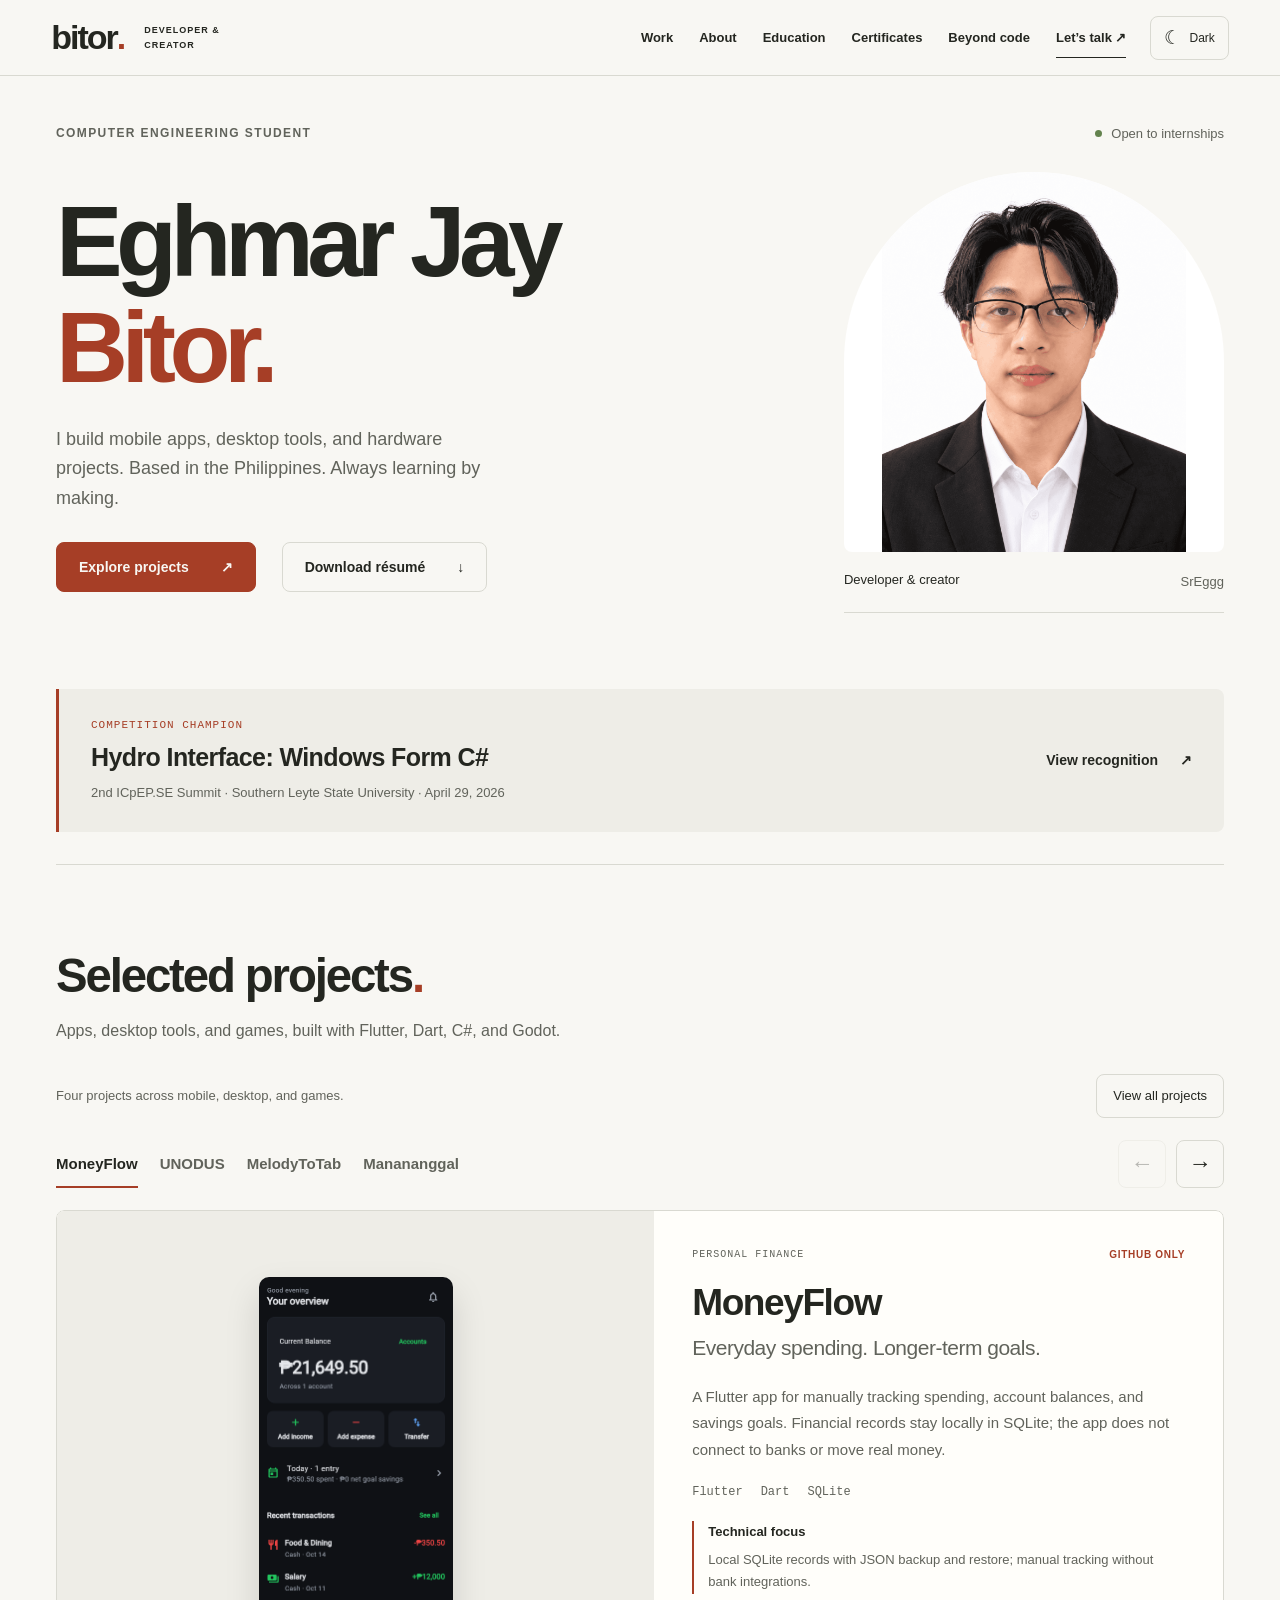
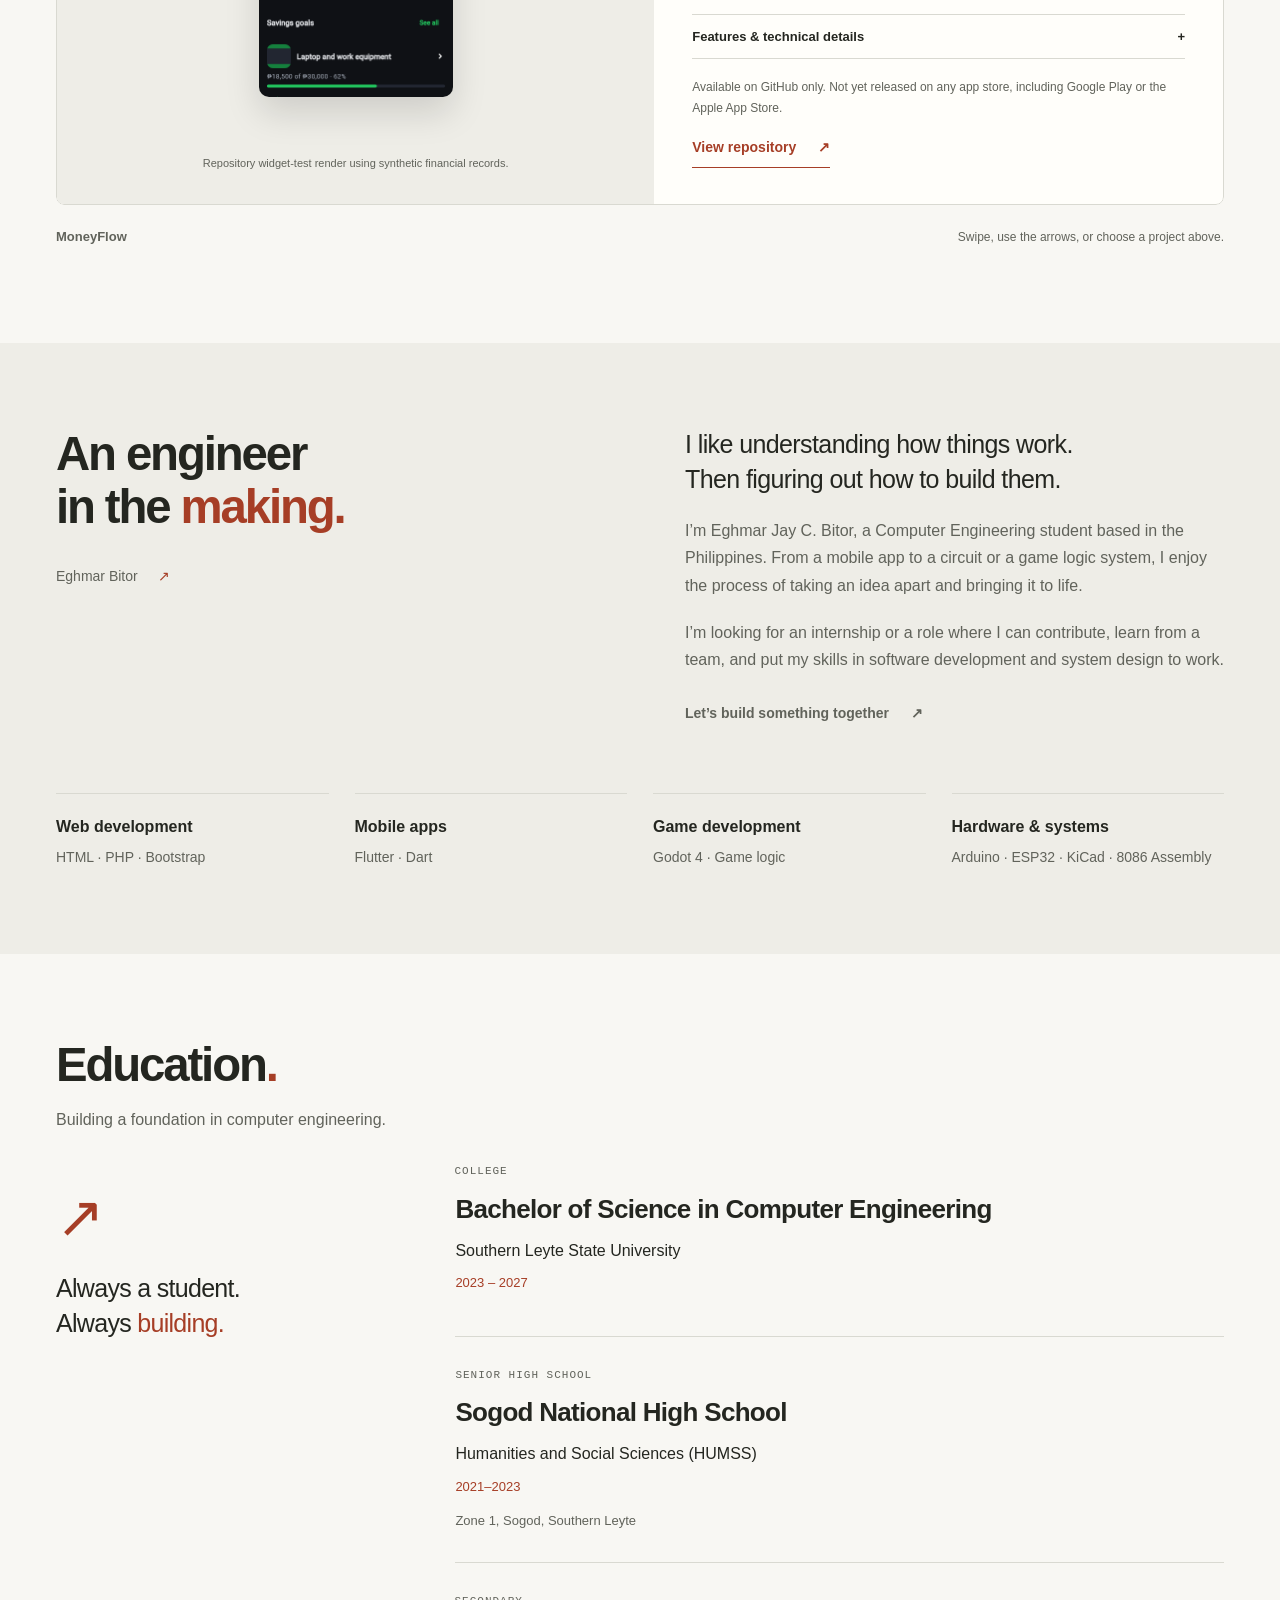
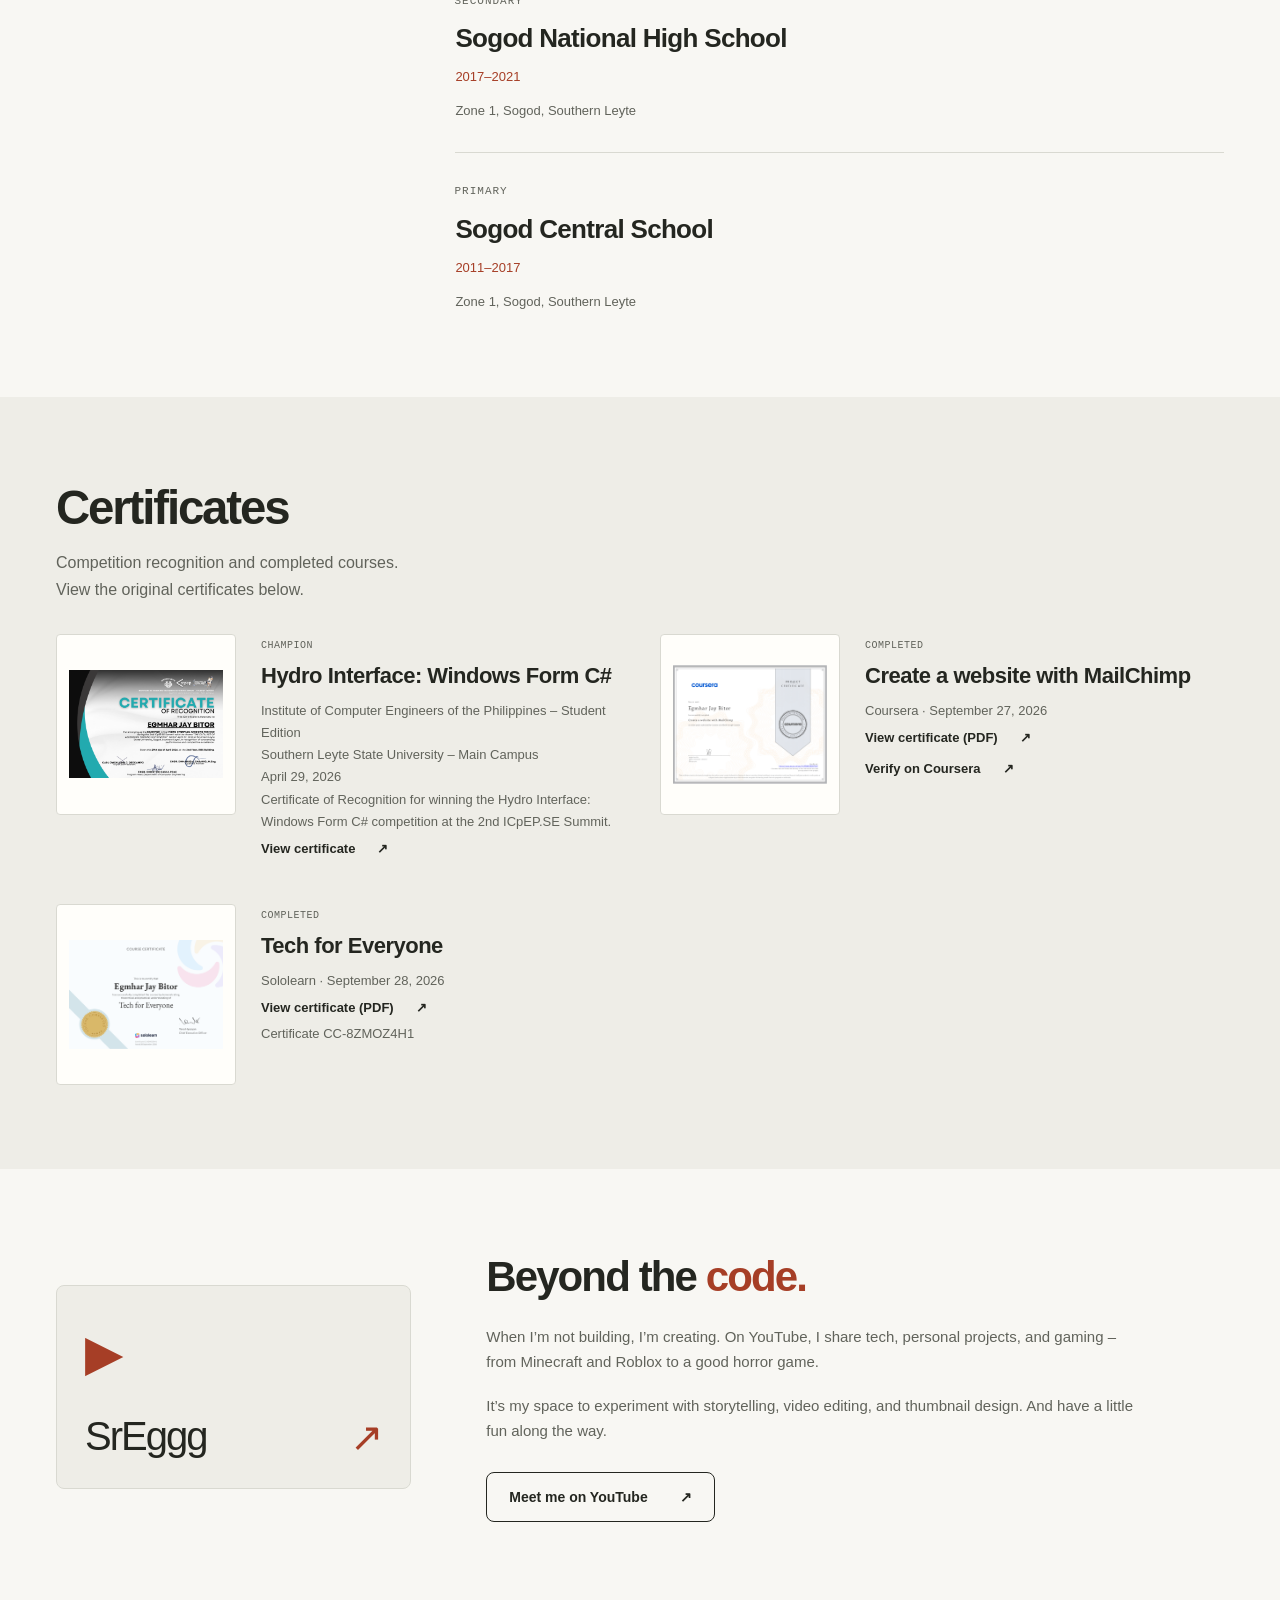
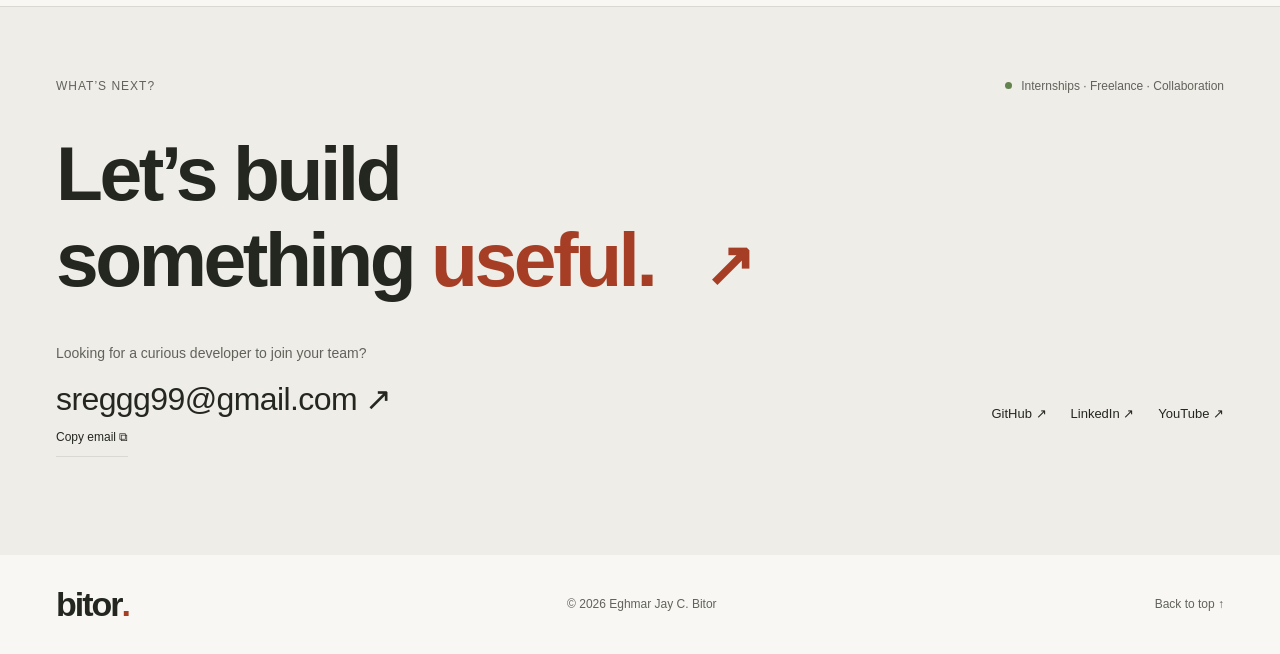
==== commit 231f6368: "Update portfolio" ====
--- a/index.html
+++ b/index.html
@@ -8,8 +8,8 @@
   <title>Eghmar Bitor  –  Developer & Creator</title>
   <link rel="icon" href="pic1favicon.jpg">
   <script src="theme.js"></script>
-  <link rel="stylesheet" href="style.css?v=works-game-20261022">
-  <script src="script.js?v=works-game-20261022" defer></script>
+  <link rel="stylesheet" href="style.css?v=recruiter-improvements-20261023">
+  <script src="script.js?v=recruiter-improvements-20261023" defer></script>
 </head>
 <body>
   <a class="skip-link" href="#main">Skip to content</a>
@@ -26,14 +26,15 @@
     <section class="hero wrap" id="home" aria-labelledby="hero-title">
       <div class="hero-top"><span class="eyebrow">COMPUTER ENGINEERING STUDENT</span><span class="availability"><i aria-hidden="true"></i> Open to internships</span></div>
       <div class="hero-grid">
-        <div class="hero-copy"><h1 id="hero-title">Eghmar Jay<br><span class="serif">Bitor.</span></h1><p class="hero-intro">I build mobile apps, desktop tools, and hardware projects. Based in the Philippines. Always learning by making.</p><div class="hero-actions"><a class="button" href="#projects">Explore projects <span aria-hidden="true">↗</span></a><a class="text-link" href="mailto:sreggg99@gmail.com">Get in touch <span aria-hidden="true">↗</span></a></div></div>
+        <div class="hero-copy"><h1 id="hero-title">Eghmar Jay<br><span class="serif">Bitor.</span></h1><p class="hero-intro">I build mobile apps, desktop tools, and hardware projects. Based in the Philippines. Always learning by making.</p><div class="hero-actions"><a class="button" href="#projects">Explore projects <span aria-hidden="true">↗</span></a><a class="button button-outline resume-download" href="assets/Eghmar-Bitor-Resume.pdf" download>Download résumé <span aria-hidden="true">↓</span></a></div></div>
         <div class="portrait-card"><img src="EggProfile.png" width="1080" height="1080" alt="Portrait of Eghmar Bitor" fetchpriority="high"><div class="portrait-bottom"><span>Developer & creator</span><span class="mono">SrEggg</span></div></div>
       </div>
 
     </section>
+    <aside class="award-spotlight wrap" aria-label="Competition achievement"><div><p class="eyebrow">COMPETITION CHAMPION</p><h2>Hydro Interface: Windows Form C#</h2><p>2nd ICpEP.SE Summit · Southern Leyte State University · April 29, 2026</p></div><a class="text-link" href="#hydro-interface-award">View recognition <span aria-hidden="true">↗</span></a></aside>
     <section class="work section wrap" id="projects" aria-labelledby="work-title">
       <div class="section-heading"><div><h2 id="work-title">Selected projects<span class="serif">.</span></h2></div><p>Apps, desktop tools, and games, built with Flutter, Dart, C#, and Godot.</p></div>
-      <div class="gallery-toolbar"><div class="gallery-dots" role="group" aria-label="Choose a project"></div></div>
+      <div class="project-view-options"><p>Four projects across mobile, desktop, and games.</p><button class="view-all-projects" type="button" aria-pressed="false" aria-controls="project-gallery" hidden>View all projects</button></div><div class="gallery-toolbar"><div class="gallery-dots" role="group" aria-label="Choose a project"></div></div>
       <div class="gallery-frame">
         <div class="gallery-buttons" hidden>
           <button type="button" class="gallery-prev" aria-label="Previous project" aria-controls="project-gallery"><span aria-hidden="true">←</span></button>
@@ -42,16 +43,16 @@
       <div class="project-gallery" id="project-gallery" role="region" aria-label="Project gallery" aria-describedby="gallery-hint" tabindex="0">
       <article class="project-card" aria-labelledby="moneyflow-title">
 <figure class="project-art repository-art phone-art"><a href="assets/moneyflow-home.png" target="_blank" rel="noopener noreferrer" aria-label="Open full-size screenshot"><img src="assets/moneyflow-home.png" alt="MoneyFlow home screen with balances, transactions, and savings goals" loading="lazy"></a><figcaption>Repository widget-test render using synthetic financial records.</figcaption></figure>
-<div class="project-copy"><div class="project-top"><span class="eyebrow">PERSONAL FINANCE</span><span class="badge">GITHUB ONLY</span></div><h3 id="moneyflow-title">MoneyFlow</h3><p class="project-subtitle">Everyday spending. Longer-term goals.</p><p>A Flutter app for manually tracking spending, account balances, and savings goals. Financial records stay locally in SQLite; the app does not connect to banks or move real money.</p><div class="tags"><span>Flutter</span><span>Dart</span><span>SQLite</span></div><details><summary>Features & technical details <span aria-hidden="true">+</span></summary><div class="project-details"><p>Record income, expenses, withdrawals, and transfers; plan savings goals; review spending summaries; set budgets and recurring rules; export or restore JSON backups. Recurring rules run when the app starts or when Run Due is used.</p></div></details><p class="release-status">Available on GitHub only. Not yet released on any app store, including Google Play or the Apple App Store.</p><a class="text-link" href="https://github.com/SrEgggg/MoneyFlow_App" target="_blank" rel="noopener noreferrer">View repository <span aria-hidden="true">↗</span></a></div></article>
+<div class="project-copy"><div class="project-top"><span class="eyebrow">PERSONAL FINANCE</span><span class="badge">GITHUB ONLY</span></div><h3 id="moneyflow-title">MoneyFlow</h3><p class="project-subtitle">Everyday spending. Longer-term goals.</p><p>A Flutter app for manually tracking spending, account balances, and savings goals. Financial records stay locally in SQLite; the app does not connect to banks or move real money.</p><div class="tags"><span>Flutter</span><span>Dart</span><span>SQLite</span></div><p class="technical-highlight"><strong>Technical focus</strong> Local SQLite records with JSON backup and restore; manual tracking without bank integrations.</p><details><summary>Features & technical details <span aria-hidden="true">+</span></summary><div class="project-details"><p>Record income, expenses, withdrawals, and transfers; plan savings goals; review spending summaries; set budgets and recurring rules; export or restore JSON backups. Recurring rules run when the app starts or when Run Due is used.</p></div></details><p class="release-status">Available on GitHub only. Not yet released on any app store, including Google Play or the Apple App Store.</p><a class="text-link" href="https://github.com/SrEgggg/MoneyFlow_App" target="_blank" rel="noopener noreferrer">View repository <span aria-hidden="true">↗</span></a></div></article>
       <article class="project-card" aria-labelledby="unodus-title">
 <div class="project-art" aria-label="UNODUS concept illustration, not an app screenshot"><span class="art-caption mono">UNODUS / GWA CALCULATOR</span><div class="orbit orbit-one"></div><div class="app-tile" aria-hidden="true"><span>u.</span><div>UNODUS</div></div><span class="art-foot mono">CONCEPT ILLUSTRATION · NO REPOSITORY SCREENSHOT</span></div>
-<div class="project-copy"><div class="project-top"><span class="eyebrow">ACADEMIC PLANNING</span><span class="badge">GITHUB ONLY</span></div><h3 id="unodus-title">UNODUS</h3><p class="project-subtitle">Your grades. The bigger picture.</p><p>A GWA calculator for tracking subjects, units, and grades across semesters and academic years. The GitHub project is named UnoDOS Calculator.</p><div class="tags"><span>Flutter</span><span>Dart</span><span>SQLite</span><span>Provider</span></div><details><summary>Features & technical details <span aria-hidden="true">+</span></summary><div class="project-details"><p>Track cumulative GWA, explore hypothetical grades with the what-if simulator, review academic trends, and export records to CSV. Uses local SQLite storage and Provider for state management.</p></div></details><p class="release-status">Available on GitHub only. Not yet released on any app store, including Google Play or the Apple App Store.</p><a class="text-link" href="https://github.com/SrEgggg/UnoDOS-Calculator" target="_blank" rel="noopener noreferrer">View repository <span aria-hidden="true">↗</span></a></div></article>
+<div class="project-copy"><div class="project-top"><span class="eyebrow">ACADEMIC PLANNING</span><span class="badge">GITHUB ONLY</span></div><h3 id="unodus-title">UNODUS</h3><p class="project-subtitle">Your grades. The bigger picture.</p><p>A GWA calculator for tracking subjects, units, and grades across semesters and academic years. The GitHub project is named UnoDOS Calculator.</p><div class="tags"><span>Flutter</span><span>Dart</span><span>SQLite</span><span>Provider</span></div><p class="technical-highlight"><strong>Technical focus</strong> What-if grade calculations alongside saved academic records, with Provider state management.</p><details><summary>Features & technical details <span aria-hidden="true">+</span></summary><div class="project-details"><p>Track cumulative GWA, explore hypothetical grades with the what-if simulator, review academic trends, and export records to CSV. Uses local SQLite storage and Provider for state management.</p></div></details><p class="release-status">Available on GitHub only. Not yet released on any app store, including Google Play or the Apple App Store.</p><a class="text-link" href="https://github.com/SrEgggg/UnoDOS-Calculator" target="_blank" rel="noopener noreferrer">View repository <span aria-hidden="true">↗</span></a></div></article>
       <article class="project-card" aria-labelledby="melody-title">
 <figure class="project-art repository-art desktop-art"><a href="assets/melody-transcription.jpg" target="_blank" rel="noopener noreferrer" aria-label="Open full-size screenshot"><img src="assets/melody-transcription.jpg" alt="MelodyToTab showing a waveform, detected notes, and guitar chord suggestions" loading="lazy"></a><figcaption>Actual app capture from the repository using generated reference audio.</figcaption></figure>
-<div class="project-copy"><div class="project-top"><span class="eyebrow">MUSIC & AUDIO</span><span class="badge">WORKING MVP</span></div><h3 id="melody-title">MelodyToTab</h3><p class="project-subtitle">Hum an idea. Find it on the guitar.</p><p>A local Windows app that turns short, unaccompanied hummed or sung melodies into editable notes, guitar tablature, and suggested chord progressions.</p><div class="tags"><span>C#</span><span>.NET 10</span><span>Windows Forms</span><span>NAudio</span></div><details><summary>Features & technical details <span aria-hidden="true">+</span></summary><div class="project-details"><p>Record or import WAV audio, edit notes and fingerings, compare original and synthesized playback, save .mtab projects, and export PDF or melody-only MIDI. Clean single-voice recordings work best; key, rhythm, and chords are estimates to review.</p></div></details><p class="release-status">Working MVP, as described in the repository. Source available on GitHub; no GitHub release was listed when checked on October 14, 2026.</p><a class="text-link" href="https://github.com/SrEgggg/MelodyToTab" target="_blank" rel="noopener noreferrer">View repository <span aria-hidden="true">↗</span></a></div></article>
+<div class="project-copy"><div class="project-top"><span class="eyebrow">MUSIC & AUDIO</span><span class="badge">WORKING MVP</span></div><h3 id="melody-title">MelodyToTab</h3><p class="project-subtitle">Hum an idea. Find it on the guitar.</p><p>A local Windows app that turns short, unaccompanied hummed or sung melodies into editable notes, guitar tablature, and suggested chord progressions.</p><div class="tags"><span>C#</span><span>.NET 10</span><span>Windows Forms</span><span>NAudio</span></div><p class="technical-highlight"><strong>Technical focus</strong> An editable transcription workflow: review detected notes, compare playback, and export the result.</p><details><summary>Features & technical details <span aria-hidden="true">+</span></summary><div class="project-details"><p>Record or import WAV audio, edit notes and fingerings, compare original and synthesized playback, save .mtab projects, and export PDF or melody-only MIDI. Clean single-voice recordings work best; key, rhythm, and chords are estimates to review.</p></div></details><p class="release-status">Working MVP, as described in the repository. Source available on GitHub; no GitHub release was listed when checked on October 14, 2026.</p><a class="text-link" href="https://github.com/SrEgggg/MelodyToTab" target="_blank" rel="noopener noreferrer">View repository <span aria-hidden="true">↗</span></a></div></article>
       <article class="project-card" aria-labelledby="manananggal-title" data-gallery-label="Manananggal">
 <figure class="project-art repository-art desktop-art"><a href="https://sregg.itch.io/manananggal-before-sunrise" target="_blank" rel="noopener noreferrer" aria-label="View Manananggal: Before Sunrise on itch.io"><img src="https://img.itch.zone/aW1hZ2UvNTE3NTIyOC8zMDk5MDc1MS5wbmc=/original/rlkt4z.png" alt="Manananggal: Before Sunrise gameplay screenshot from its itch.io page" loading="lazy"></a><figcaption>Gameplay screenshot from the itch.io page.</figcaption></figure>
-<div class="project-copy"><div class="project-top"><span class="eyebrow">GAME DEVELOPMENT</span><span class="badge">PLAYABLE PROTOTYPE</span></div><h3 id="manananggal-title">Manananggal: Before Sunrise</h3><p class="project-subtitle">A stealth game rooted in Philippine folklore.</p><p>A Godot prototype where you hide your lower body, collect two dreams, evade village patrols, and reunite before a five-minute night ends.</p><div class="tags"><span>Godot</span><span>2D stealth</span><span>HTML5</span></div><details><summary>Features &amp; technical details <span aria-hidden="true">+</span></summary><div class="project-details"><p>One playable village, different target types, night modifiers, and abilities for luring patrols, extinguishing lanterns, hiding in shadows, and placing a decoy. Requires a keyboard and mouse; mobile and controller controls are not included.</p><p>The itch.io page discloses AI-assisted code and AI-generated and edited artwork. Art, audio, animations, and difficulty are still being refined.</p></div></details><p class="release-status">Playable prototype on itch.io. The page offers a browser version; development is ongoing.</p><a class="text-link" href="https://sregg.itch.io/manananggal-before-sunrise" target="_blank" rel="noopener noreferrer">Play on itch.io <span aria-hidden="true">↗</span></a></div></article>
+<div class="project-copy"><div class="project-top"><span class="eyebrow">GAME DEVELOPMENT</span><span class="badge">PLAYABLE PROTOTYPE</span></div><h3 id="manananggal-title">Manananggal: Before Sunrise</h3><p class="project-subtitle">A stealth game rooted in Philippine folklore.</p><p>A Godot prototype where you hide your lower body, collect two dreams, evade village patrols, and reunite before a five-minute night ends.</p><div class="tags"><span>Godot</span><span>2D stealth</span><span>HTML5</span></div><p class="technical-highlight"><strong>Technical focus</strong> Interacting stealth mechanics: patrols, hiding, distraction abilities, and a timed return to the player’s body.</p><details><summary>Features &amp; technical details <span aria-hidden="true">+</span></summary><div class="project-details"><p>One playable village, different target types, night modifiers, and abilities for luring patrols, extinguishing lanterns, hiding in shadows, and placing a decoy. Requires a keyboard and mouse; mobile and controller controls are not included.</p><p>The itch.io page discloses AI-assisted code and AI-generated and edited artwork. Art, audio, animations, and difficulty are still being refined.</p></div></details><p class="release-status">Playable prototype on itch.io. The page offers a browser version; development is ongoing.</p><a class="text-link" href="https://sregg.itch.io/manananggal-before-sunrise" target="_blank" rel="noopener noreferrer">Play on itch.io <span aria-hidden="true">↗</span></a></div></article>
       </div>
       </div>
       <div class="gallery-footer"><p class="gallery-status" role="status" aria-live="polite" aria-atomic="true"></p><p class="gallery-keyboard-hint" id="gallery-hint">Swipe, use the arrows, or choose a project above.</p></div>
@@ -64,12 +65,16 @@
         <div class="education-note"><span class="education-symbol" aria-hidden="true">↗</span><p>Always a student.<br>Always <span class="serif">building.</span></p><span class="mono">LEARNING / EXPLORING / APPLYING</span></div>
         <div class="education-timeline">
           <article class="education-entry"><div class="entry-meta"><span class="eyebrow">COLLEGE</span></div><h3>Bachelor of Science in Computer Engineering</h3><p class="institution">Southern Leyte State University</p><p class="entry-dates">2023  –  2027</p><!-- Editor note: Add your degree details, relevant coursework, and academic highlights here. --></article>
-          <article class="education-entry"><div class="entry-meta"><span class="eyebrow">HIGH SCHOOL</span></div><h3>Sogod Nation High School</h3><!-- Editor note: School name · Strand or program --><!-- Editor note: Years attended --><!-- Editor note: Add a short description of your earlier education here. --></article>
+          <article class="education-entry"><div class="entry-meta"><span class="eyebrow">SENIOR HIGH SCHOOL</span></div><h3>Sogod National High School</h3><p class="institution">Humanities and Social Sciences (HUMSS)</p><p class="entry-dates">2021–2023</p><p class="entry-description">Zone 1, Sogod, Southern Leyte</p></article>
+          <article class="education-entry"><div class="entry-meta"><span class="eyebrow">SECONDARY</span></div><h3>Sogod National High School</h3><p class="entry-dates">2017–2021</p><p class="entry-description">Zone 1, Sogod, Southern Leyte</p></article>
+          <article class="education-entry"><div class="entry-meta"><span class="eyebrow">PRIMARY</span></div><h3>Sogod Central School</h3><p class="entry-dates">2011–2017</p><p class="entry-description">Zone 1, Sogod, Southern Leyte</p></article>
         </div>
       </div>
     </section>
     <section class="achievements section" id="achievements" aria-labelledby="achievements-title"><div class="wrap">
-<div class="section-heading"><div><h2 id="achievements-title">Certificates</h2></div><p>Completed courses and hands-on learning.<br>View the original certificates below.</p></div><div class="achievement-grid certificate-grid">
+<div class="section-heading"><div><h2 id="achievements-title">Certificates</h2></div><p>Competition recognition and completed courses.<br>View the original certificates below.</p></div><div class="achievement-grid certificate-grid">
+<article class="achievement-card" id="hydro-interface-award"><a class="achievement-visual" href="assets/hydro-interface-champion.png" target="_blank" rel="noopener noreferrer" aria-label="View Hydro Interface Windows Form C# championship certificate"><img src="assets/hydro-interface-champion.png" alt="Certificate of Recognition for Champion in Hydro Interface: Windows Form C# at the 2nd ICpEP.SE Summit" loading="lazy"></a><div class="achievement-content"><span class="placeholder-badge">CHAMPION</span><h3>Hydro Interface: Windows Form C#</h3><p class="achievement-issuer">Institute of Computer Engineers of the Philippines – Student Edition<br>Southern Leyte State University – Main Campus<br><time datetime="2026-04-29">April 29, 2026</time></p><p>Certificate of Recognition for winning the Hydro Interface: Windows Form C# competition at the 2nd ICpEP.SE Summit.</p><a class="text-link" href="assets/hydro-interface-champion.png" target="_blank" rel="noopener noreferrer">View certificate <span aria-hidden="true">↗</span></a></div></article>
+
 <article class="achievement-card"><a class="achievement-visual" href="assets/coursera-mailchimp.pdf" target="_blank" rel="noopener noreferrer" aria-label="View Create a website with MailChimp certificate"><img src="assets/coursera-mailchimp.png" alt="Create a website with MailChimp certificate from Coursera" loading="lazy"></a><div class="achievement-content"><span class="placeholder-badge">COMPLETED</span><h3>Create a website with MailChimp</h3><p class="achievement-issuer">Coursera · <time datetime="2026-09-27">September 27, 2026</time></p><a class="text-link" href="assets/coursera-mailchimp.pdf" target="_blank" rel="noopener noreferrer">View certificate (PDF) <span aria-hidden="true">↗</span></a><a class="text-link" href="https://coursera.org/verify/3OWKC82EQ3VF" target="_blank" rel="noopener noreferrer">Verify on Coursera <span aria-hidden="true">↗</span></a></div></article>
 <article class="achievement-card"><a class="achievement-visual" href="assets/sololearn-tech-for-everyone.pdf" target="_blank" rel="noopener noreferrer" aria-label="View Tech for Everyone certificate"><img src="assets/sololearn-tech-for-everyone.png" alt="Tech for Everyone certificate from Sololearn" loading="lazy"></a><div class="achievement-content"><span class="placeholder-badge">COMPLETED</span><h3>Tech for Everyone</h3><p class="achievement-issuer">Sololearn · <time datetime="2026-09-28">September 28, 2026</time></p><a class="text-link" href="assets/sololearn-tech-for-everyone.pdf" target="_blank" rel="noopener noreferrer">View certificate (PDF) <span aria-hidden="true">↗</span></a><p>Certificate CC-8ZMOZ4H1</p></div></article>
 </div></div></section>
--- a/style.css
+++ b/style.css
@@ -57,3 +57,13 @@
 
 /* Allow four named projects to wrap above the mobile arrow controls. */
 @media(max-width:620px){.gallery-toolbar{min-height:146px}.gallery-dots{row-gap:0;column-gap:22px}}
+
+/* Recruiter access: resume, award evidence, and optional complete project overview. */
+.hero-actions .resume-download{background:transparent;color:var(--ink);border-color:var(--line);margin-top:0}
+.hero-actions .resume-download:hover{background:var(--ink);color:var(--paper)}
+.award-spotlight{display:flex;align-items:center;justify-content:space-between;gap:30px;padding:28px 32px;background:var(--surface);border-left:3px solid var(--accent);border-radius:0 var(--radius) var(--radius) 0;margin-bottom:32px}
+.award-spotlight .eyebrow{color:var(--accent);margin-bottom:8px}.award-spotlight h2{font-size:25px;letter-spacing:-.6px;line-height:1.3;margin-bottom:8px}.award-spotlight p:last-child{font-size:13px;color:var(--muted)}.award-spotlight .text-link{white-space:nowrap}
+.project-view-options{display:flex;justify-content:space-between;align-items:center;gap:20px;margin-bottom:20px}.project-view-options p{font-size:13px;color:var(--muted)}.view-all-projects{background:transparent;border:1px solid var(--line);padding:12px 16px;border-radius:var(--radius);font-size:13px;min-height:44px}.view-all-projects:hover,.view-all-projects[aria-pressed=true]{background:var(--ink);color:var(--paper)}
+.project-copy .technical-highlight{border-left:2px solid var(--accent);padding-left:14px;margin-bottom:20px;font-size:13px!important}.technical-highlight strong{display:block;color:var(--ink);margin-bottom:5px;font-weight:600}
+.project-gallery.show-all{display:grid;grid-template-columns:repeat(2,minmax(0,1fr));overflow:visible;gap:28px;scroll-snap-type:none;border-radius:0}.show-all .project-card{display:flex;flex-direction:column;scroll-margin-top:100px}.show-all .project-art{min-height:300px;height:340px;flex:none}.show-all .phone-art img{max-height:250px}.show-all .desktop-art img{max-height:240px;object-fit:contain}.show-all .project-copy{flex:1;padding:28px}.show-all .project-copy h3{font-size:30px}.overview-active .gallery-toolbar{min-height:0;padding-right:0}.overview-active .gallery-dots{display:none}.overview-active .gallery-keyboard-hint{display:none}
+@media(max-width:700px){.award-spotlight{flex-direction:column;align-items:start;padding:24px;gap:12px}.award-spotlight h2{font-size:23px}.project-view-options{align-items:start;flex-direction:column;gap:12px}.project-gallery.show-all{grid-template-columns:1fr}.show-all .project-copy{padding:24px}}
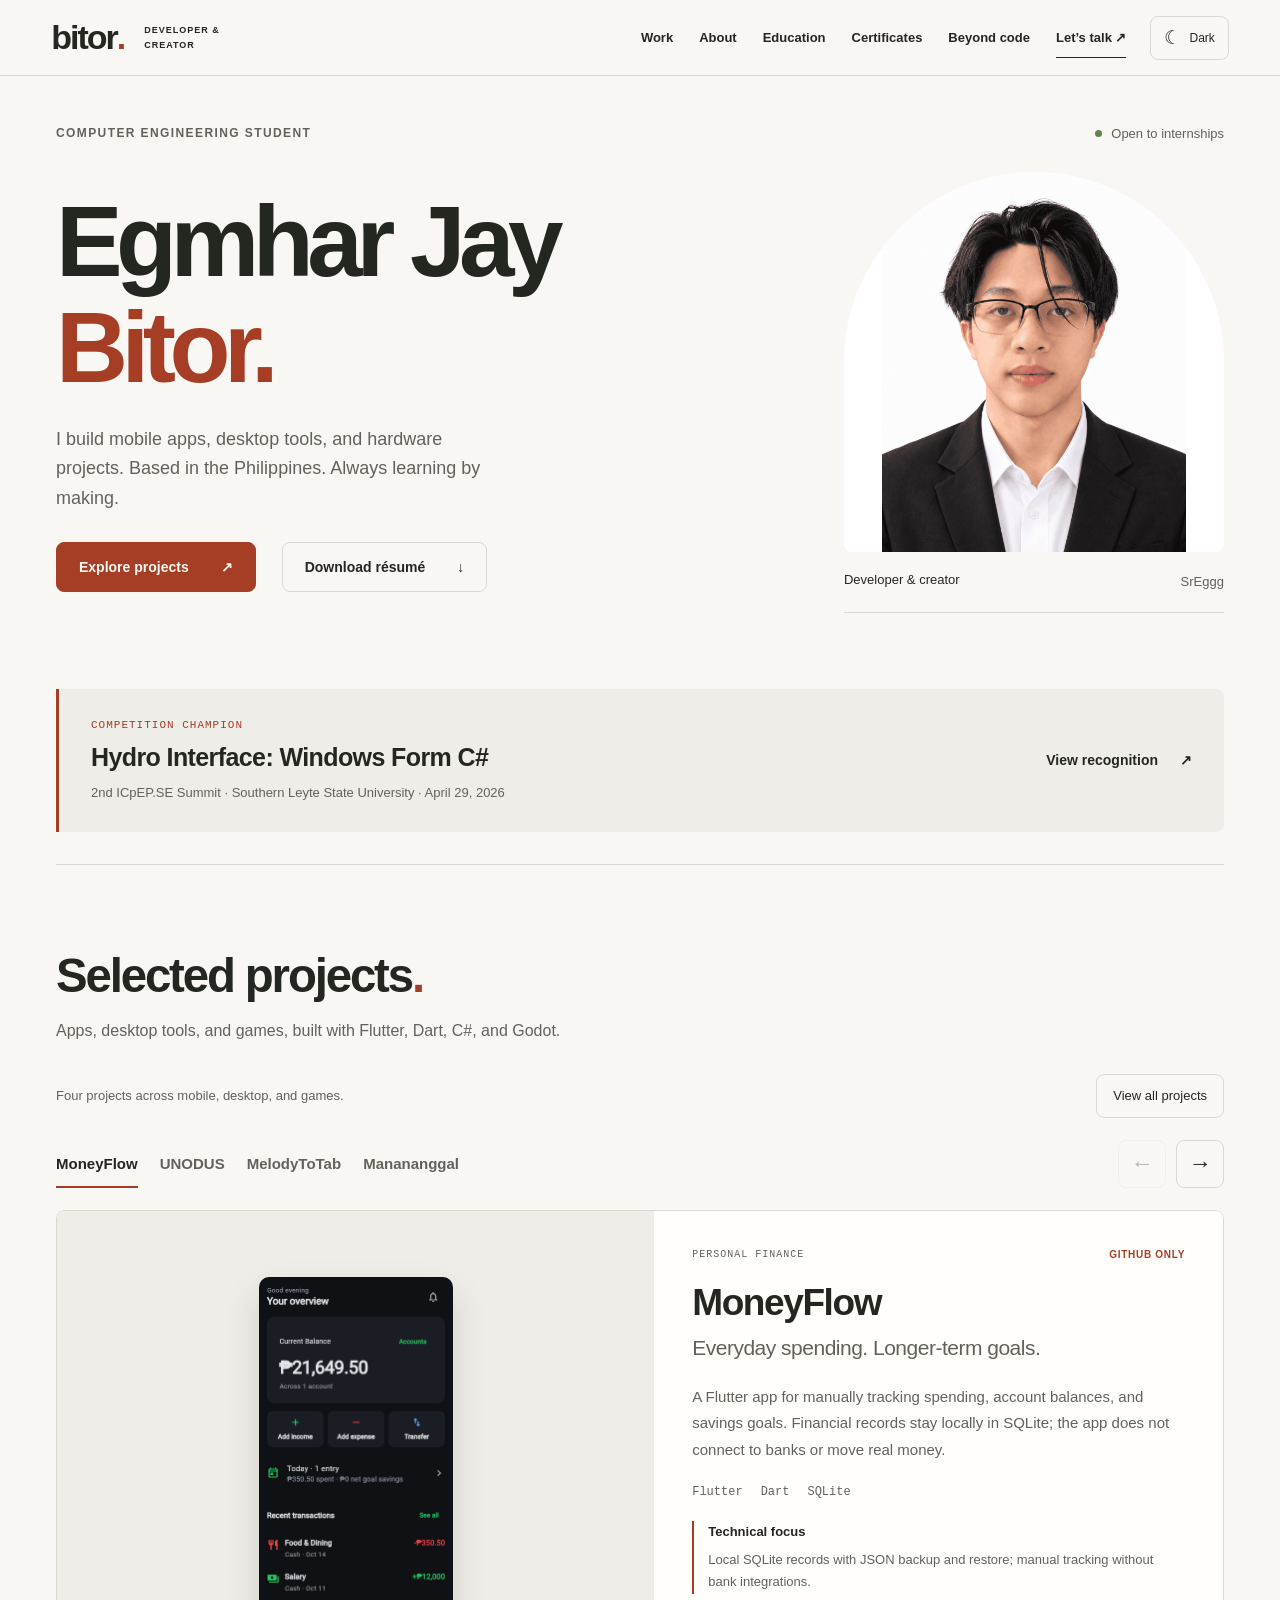
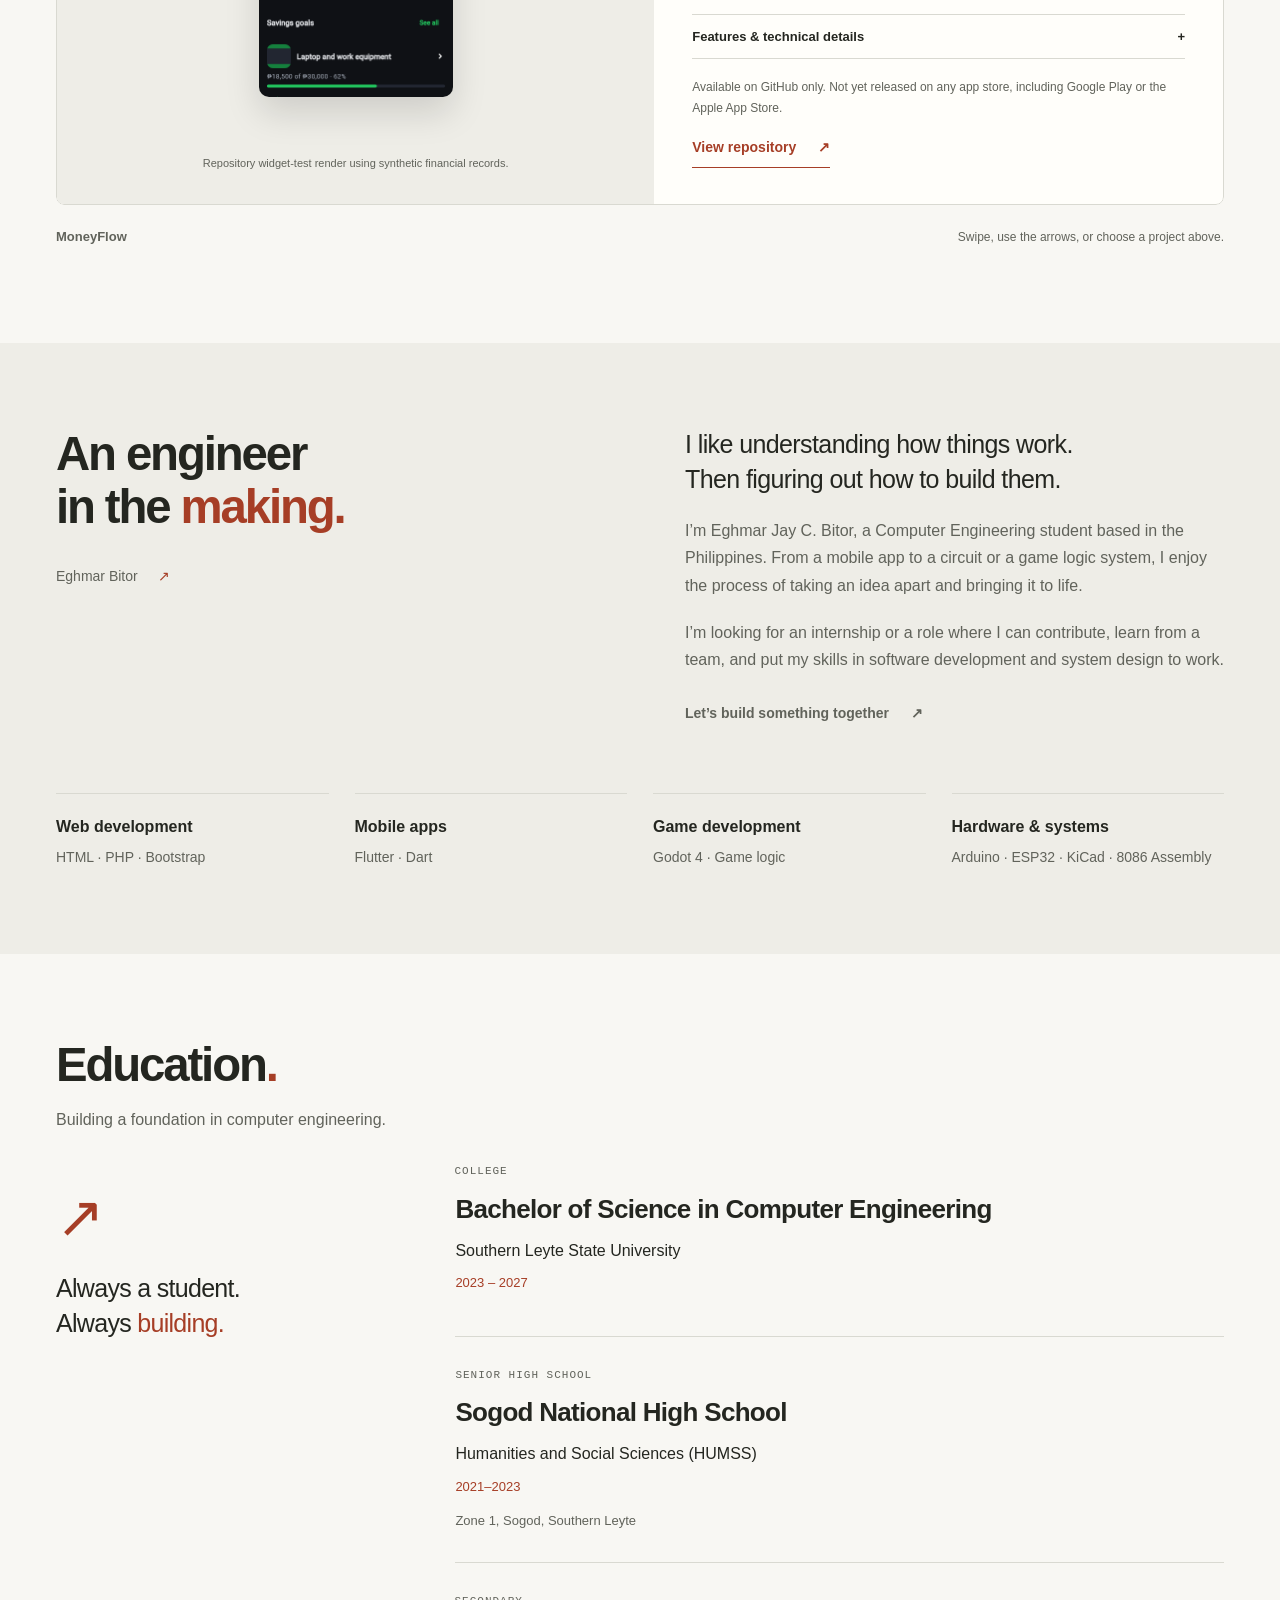
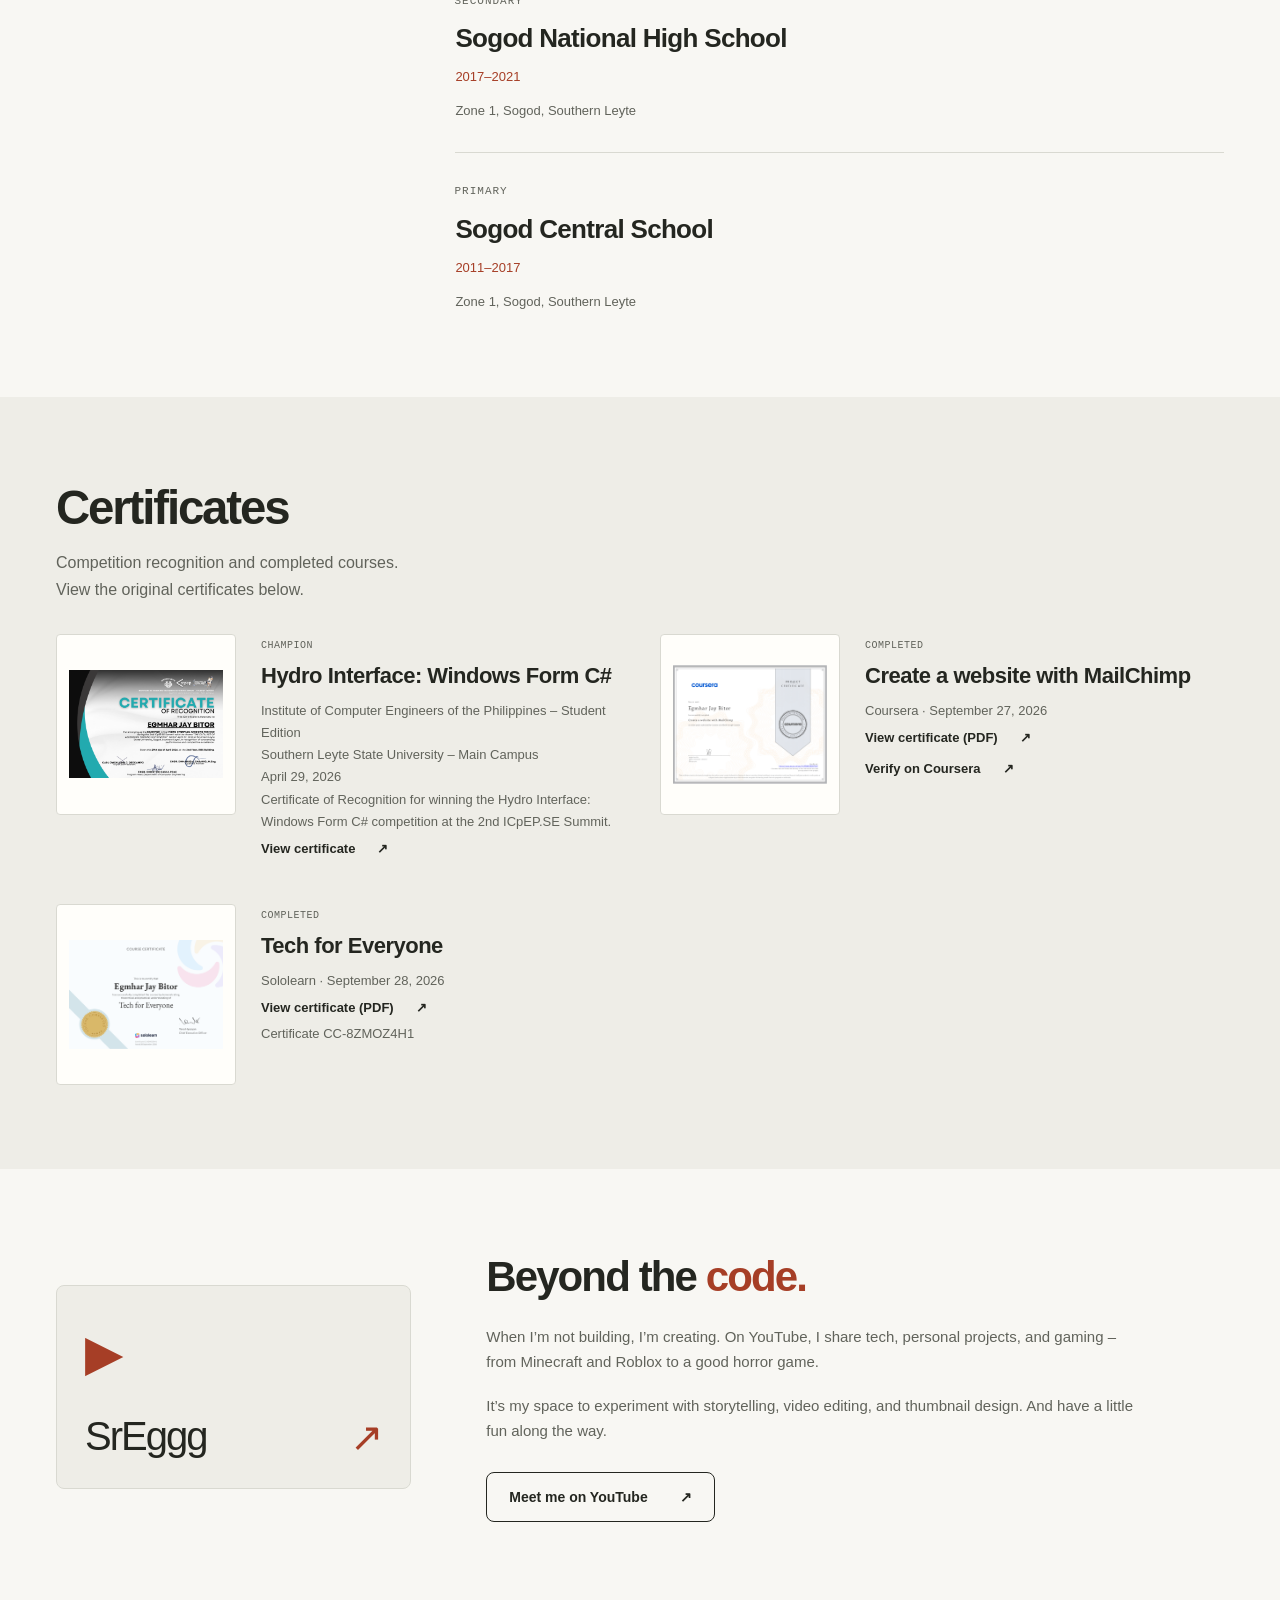
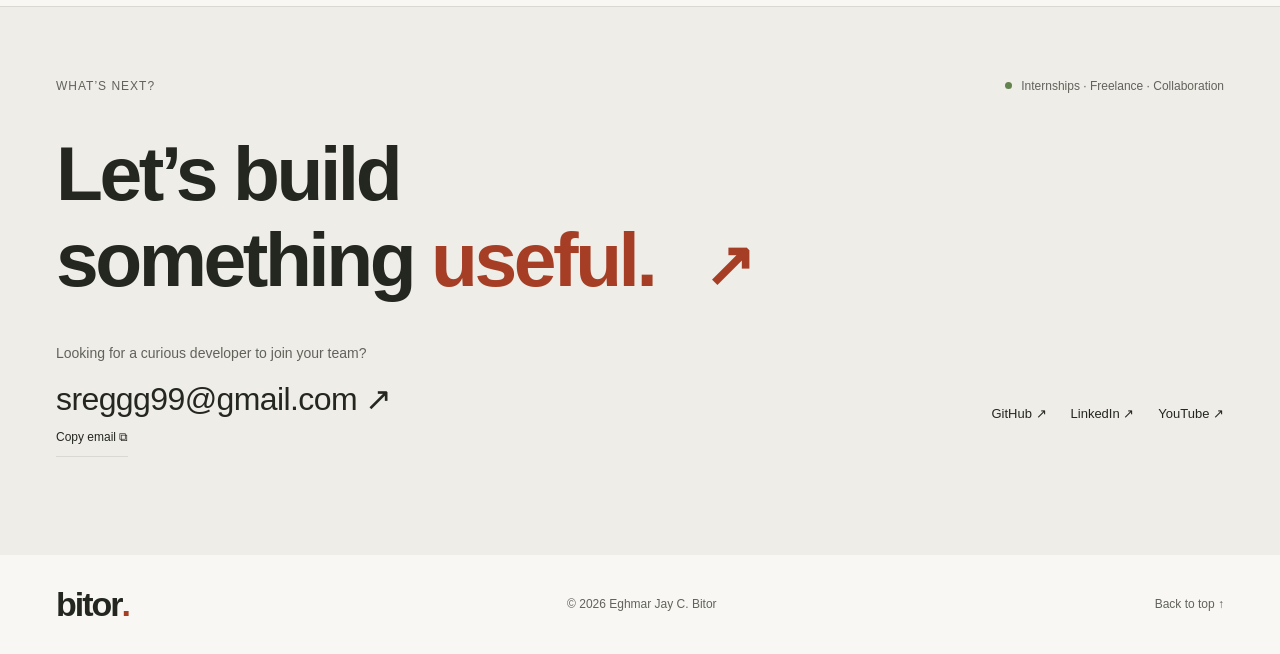
==== commit a169734e: "Fix typo in name from 'Eghmar' to 'Egmhar'" ====
--- a/index.html
+++ b/index.html
@@ -3,9 +3,9 @@
 <head>
   <meta charset="utf-8">
   <meta name="viewport" content="width=device-width, initial-scale=1">
-  <meta name="description" content="Eghmar Jay C. Bitor  –  Computer Engineering student in the Philippines, building mobile apps, games, and hardware. Explore projects and get in touch.">
+  <meta name="description" content="Egmhar Jay C. Bitor  –  Computer Engineering student in the Philippines, building mobile apps, games, and hardware. Explore projects and get in touch.">
   <meta name="theme-color" content="#f5f3ec">
-  <title>Eghmar Bitor  –  Developer & Creator</title>
+  <title>Egmhar Bitor  –  Developer & Creator</title>
   <link rel="icon" href="pic1favicon.jpg">
   <script src="theme.js"></script>
   <link rel="stylesheet" href="style.css?v=recruiter-improvements-20261023">
@@ -26,7 +26,7 @@
     <section class="hero wrap" id="home" aria-labelledby="hero-title">
       <div class="hero-top"><span class="eyebrow">COMPUTER ENGINEERING STUDENT</span><span class="availability"><i aria-hidden="true"></i> Open to internships</span></div>
       <div class="hero-grid">
-        <div class="hero-copy"><h1 id="hero-title">Eghmar Jay<br><span class="serif">Bitor.</span></h1><p class="hero-intro">I build mobile apps, desktop tools, and hardware projects. Based in the Philippines. Always learning by making.</p><div class="hero-actions"><a class="button" href="#projects">Explore projects <span aria-hidden="true">↗</span></a><a class="button button-outline resume-download" href="assets/Eghmar-Bitor-Resume.pdf" download>Download résumé <span aria-hidden="true">↓</span></a></div></div>
+        <div class="hero-copy"><h1 id="hero-title">Egmhar Jay<br><span class="serif">Bitor.</span></h1><p class="hero-intro">I build mobile apps, desktop tools, and hardware projects. Based in the Philippines. Always learning by making.</p><div class="hero-actions"><a class="button" href="#projects">Explore projects <span aria-hidden="true">↗</span></a><a class="button button-outline resume-download" href="assets/Eghmar-Bitor-Resume.pdf" download>Download résumé <span aria-hidden="true">↓</span></a></div></div>
         <div class="portrait-card"><img src="EggProfile.png" width="1080" height="1080" alt="Portrait of Eghmar Bitor" fetchpriority="high"><div class="portrait-bottom"><span>Developer & creator</span><span class="mono">SrEggg</span></div></div>
       </div>
 
